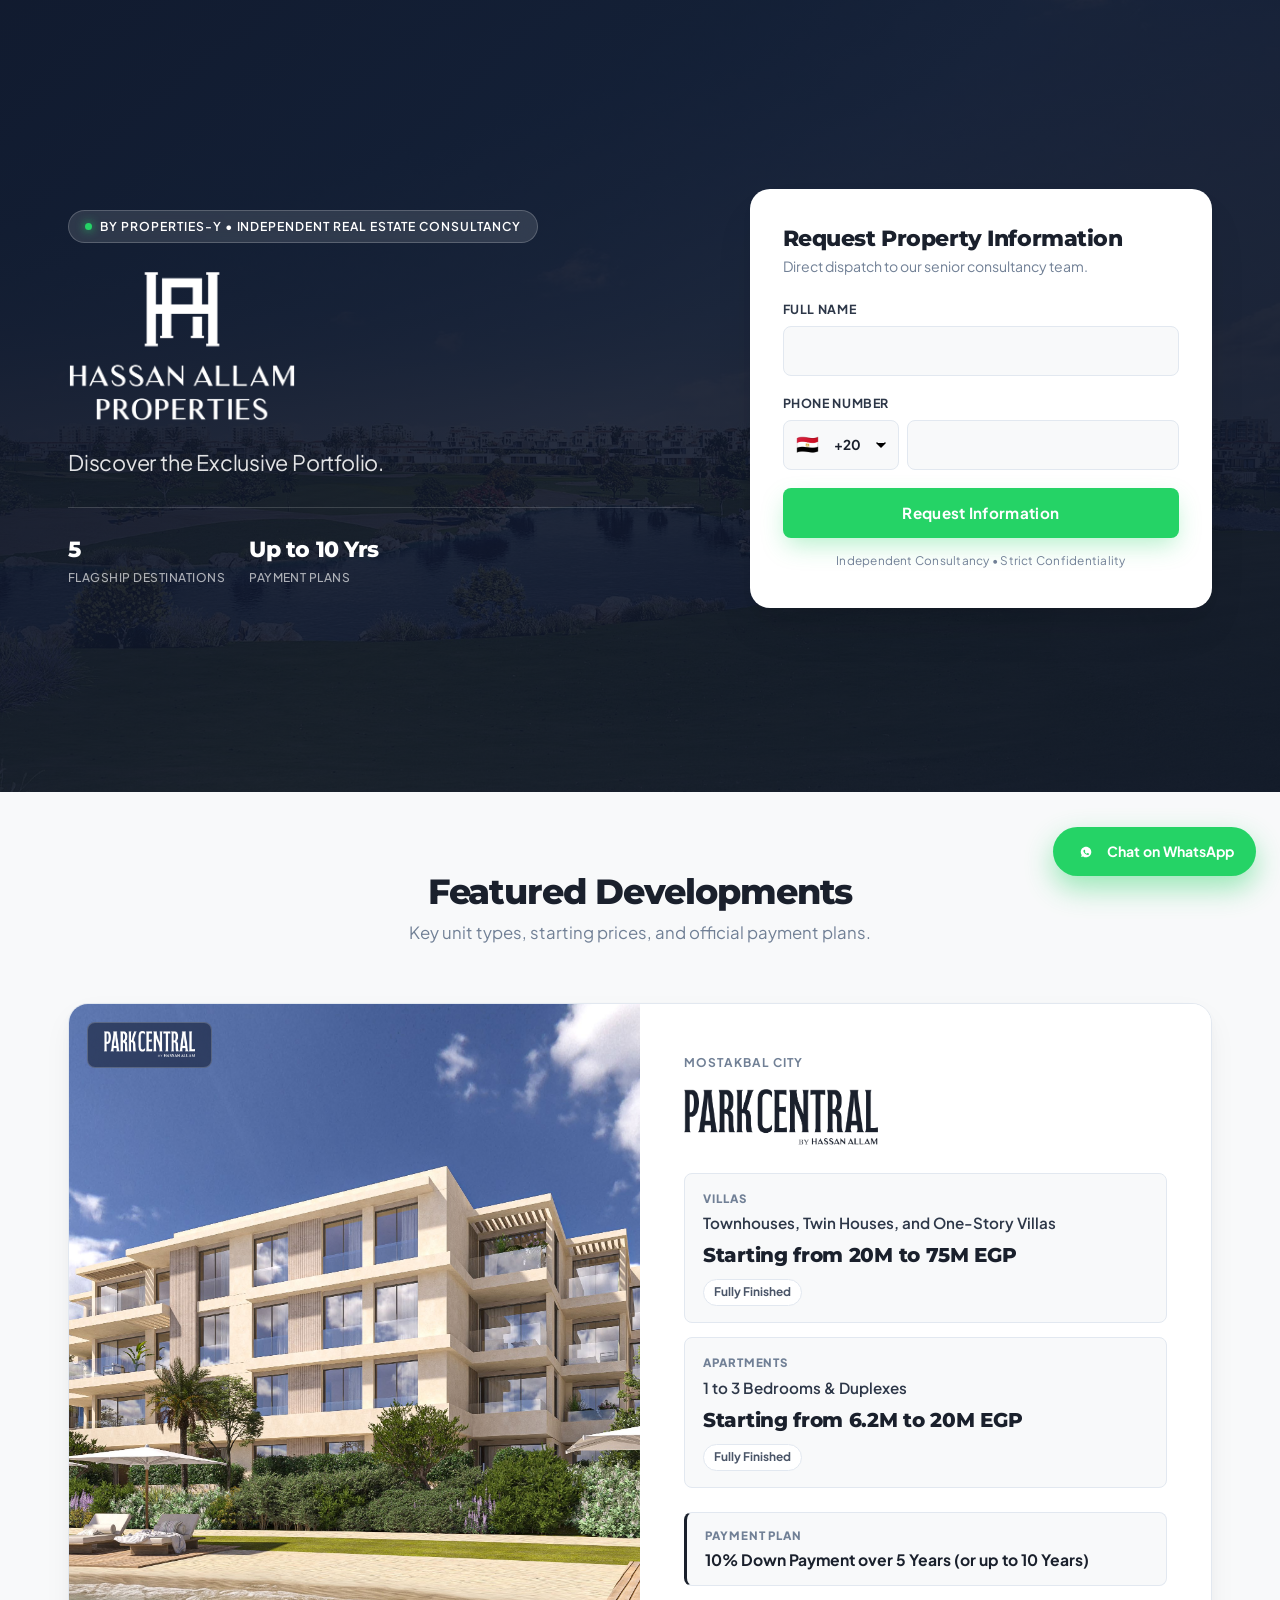
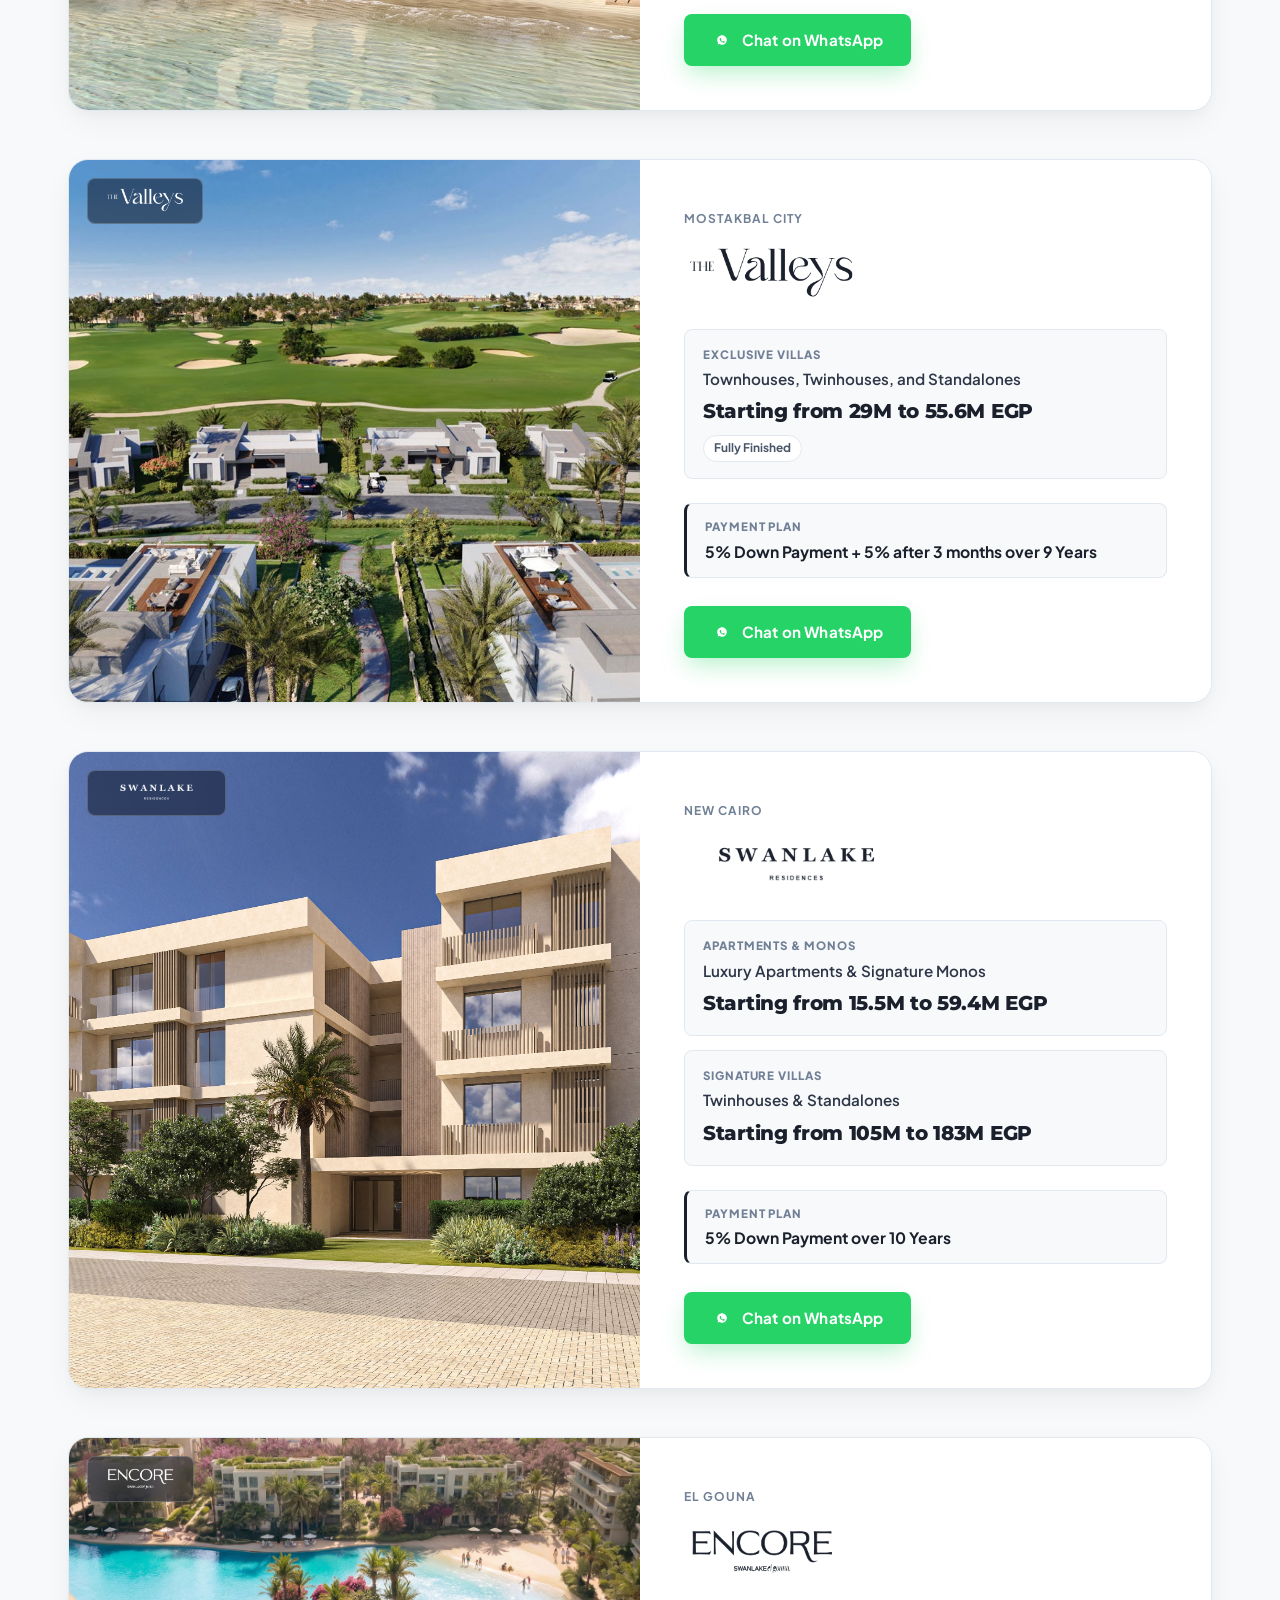
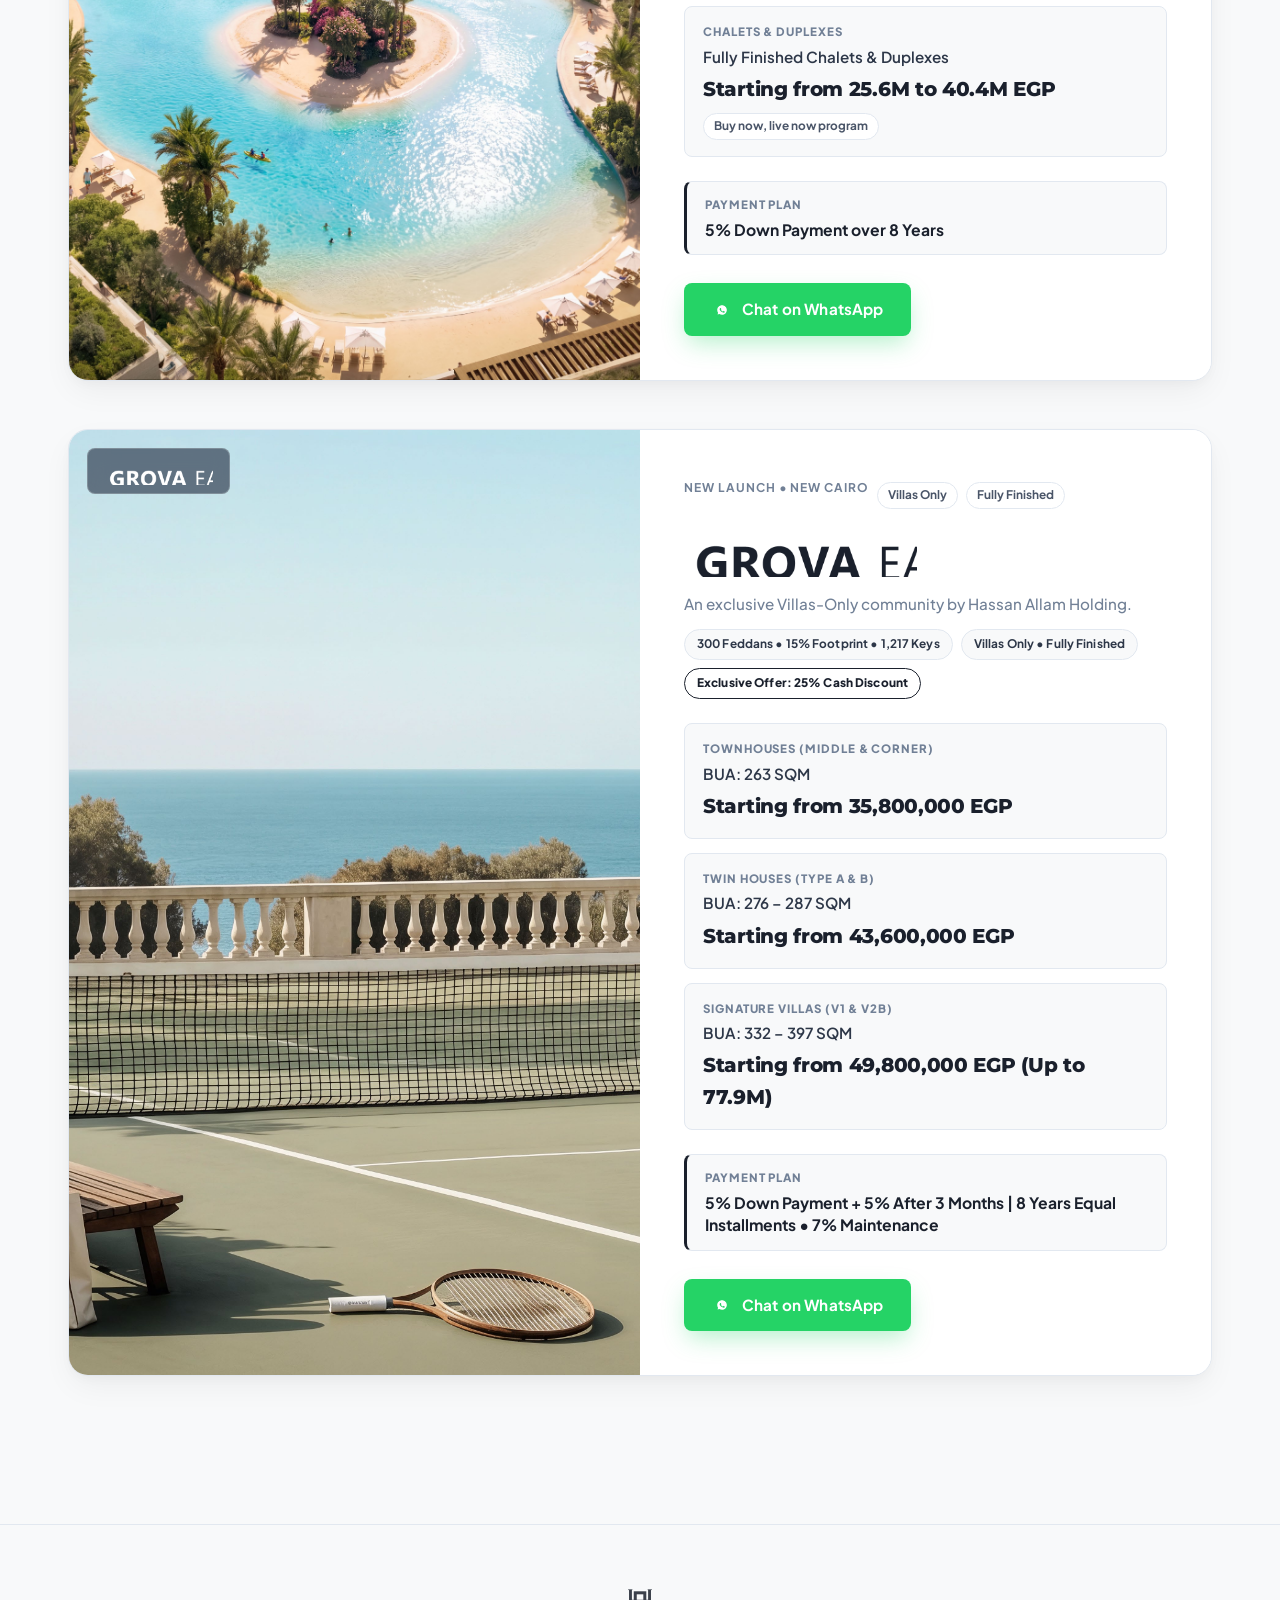
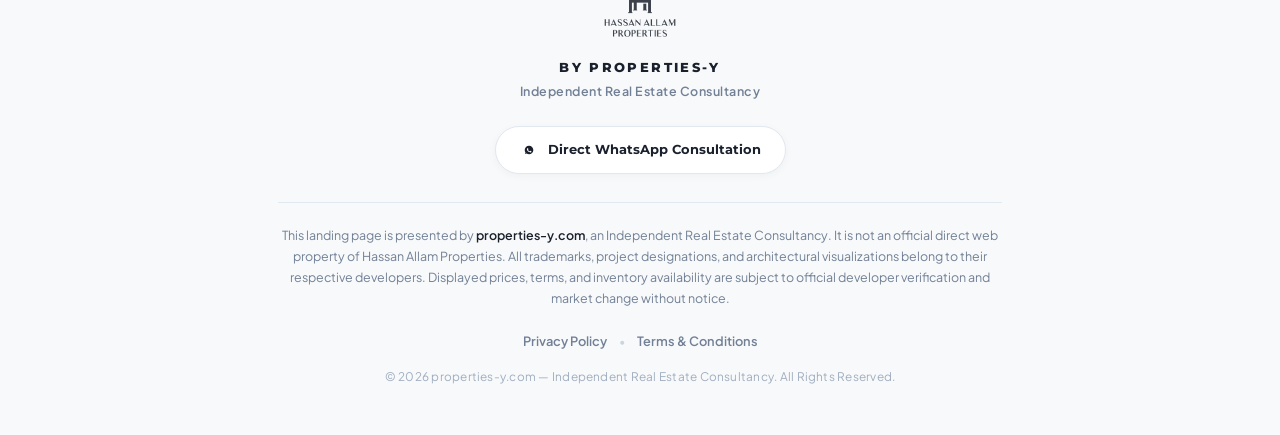
==== hassan-allam/index.html @ 87c4c739 "feat(portfolio): add Grova Easthills villas-only community section with pricing and payment plans" ====
﻿<!DOCTYPE html>
<html lang="en">
<head>
  <!-- Google Tag Manager & Google Ads Tracking -->
  <script async src="https://www.googletagmanager.com/gtm.js?id=GTM-MKL52MWH"></script>
  <script async src="https://www.googletagmanager.com/gtag/js?id=AW-18564830215"></script>
  <script async src="https://www.googletagmanager.com/gtag/js?id=AW-18125180547"></script>
  <script>
    window.dataLayer = window.dataLayer || [];
    function gtag(){dataLayer.push(arguments);}
    gtag('js', new Date());

    gtag('config', 'AW-18564830215');
    gtag('config', 'AW-18125180547');

        var _lastWaConversionTime = 0;
    function gtag_report_conversion(url) {
      var now = Date.now();
      if (now - _lastWaConversionTime < 300) {
        return true;
      }
      _lastWaConversionTime = now;

      if (typeof gtag === 'function') {
        gtag('event', 'conversion', {
          'send_to': 'AW-18125180547/AZcICJes-qQcEIOd4cJD',
          'value': 1.0,
          'currency': 'EGP'
        });
        gtag('event', 'conversion', {
          'send_to': 'AW-18125180547',
          'value': 1.0,
          'currency': 'EGP'
        });
        gtag('event', 'contact', {
          'send_to': 'AW-18125180547',
          'method': 'WhatsApp',
          'event_category': 'WhatsApp',
          'event_label': 'WhatsApp Click'
        });
        gtag('event', 'whatsapp_click', {
          'send_to': 'AW-18125180547'
        });
        gtag('event', 'conversion', {
          'send_to': 'AW-18564830215/A7t2CIvYnLYdEIeos5RF',
          'value': 1.0,
          'currency': 'EGP'
        });
      }
      return true;
    }

    var _lastFormConversionTime = 0;
    function gtag_report_form_conversion() {
      var now = Date.now();
      if (now - _lastFormConversionTime < 500) {
        return true;
      }
      _lastFormConversionTime = now;

      if (typeof gtag === 'function') {
        gtag('event', 'conversion', {
          'send_to': 'AW-18125180547/AZcICJes-qQcEIOd4cJD',
          'value': 1.0,
          'currency': 'EGP'
        });
        gtag('event', 'conversion', {
          'send_to': 'AW-18125180547',
          'value': 1.0,
          'currency': 'EGP'
        });
        gtag('event', 'generate_lead', {
          'send_to': 'AW-18125180547',
          'value': 1.0,
          'currency': 'EGP',
          'event_category': 'form',
          'event_label': 'Lead Form Submission'
        });
        gtag('event', 'lead_form_submission', {
          'send_to': 'AW-18125180547'
        });
        gtag('event', 'conversion', {
          'send_to': 'AW-18564830215/A7t2CIvYnLYdEIeos5RF',
          'value': 1.0,
          'currency': 'EGP'
        });
      }
      return true;
    }
  </script>

  <meta charset="UTF-8">
  <meta name="viewport" content="width=device-width, initial-scale=1.0, maximum-scale=5.0">
  <title>Hassan Allam Properties – Exclusive Portfolio | properties-y.com</title>
  <meta name="description" content="Discover the exclusive Hassan Allam Properties portfolio: Park Central, The Valleys, Swanlake Residence New Cairo, and Encore Swanlake El Gouna. Independent consultancy by properties-y.">
  <meta name="theme-color" content="#FFFFFF">

  <!-- Canonical & Open Graph -->
  <link rel="canonical" href="https://properties-y.com/hassan-allam/">
  <meta property="og:title" content="Hassan Allam Properties – Exclusive Portfolio | properties-y.com">
  <meta property="og:description" content="Discover the exclusive Hassan Allam Properties portfolio with flexible payment plans up to 10 years. Independent Real Estate Consultancy by properties-y.">
  <meta property="og:url" content="https://properties-y.com/hassan-allam/">
  <meta property="og:type" content="website">
  <meta property="og:image" content="/images/hassan-allam/hero-hap-cinematic.jpg">

  <link rel="icon" href="data:image/svg+xml,<svg xmlns='http://www.w3.org/2000/svg' viewBox='0 0 100 100'><text y='.9em' font-size='90' fill='%231A202C'>HAP</text></svg>">

  <!-- Google Fonts Preconnect & Premium Sans-Serif Fonts (Montserrat & Plus Jakarta Sans) -->
  <link rel="preconnect" href="https://fonts.googleapis.com">
  <link rel="preconnect" href="https://fonts.gstatic.com" crossorigin>
  <link rel="stylesheet" href="https://fonts.googleapis.com/css2?family=Montserrat:wght@400;500;600;700;800;900&family=Plus+Jakarta+Sans:wght@400;500;600;700;800&display=swap">

  <!-- Modern Ultra-Luxury Stylesheet -->
  <link rel="stylesheet" href="/hassan-allam.css?v=20261115v1">
</head>
<body>

  <div class="hap-page-wrapper">

    <!-- =========================================================================
         1. IMMERSIVE HERO SECTION WITH SLEEK FLOATING FORM CARD (STARTS DIRECTLY AT TOP: 0)
         ========================================================================= -->
    <section class="hap-hero" id="hero">
      <!-- Full-width cinematic background image -->
      <div class="hero-bg-layer">
        <img 
          src="/images/hassan-allam/hero-hap-cinematic.jpg" 
          alt="Hassan Allam Properties Ultra-Luxury Architecture"
          loading="eager"
        >
      </div>
      <div class="hero-gradient-overlay"></div>

      <div class="container hero-content-grid">
        <!-- Hero Text (Sleek, Bold, Expensive-Looking) -->
        <div class="hero-narrative">
          <div class="hero-badge-pill">
            <span class="hero-badge-dot"></span>
            <span>By properties-y &bull; Independent Real Estate Consultancy</span>
          </div>

          <div class="hero-brand-logo-wrap">
            <img 
              src="/images/hassan-allam/logo-hassan-allam.png" 
              alt="Hassan Allam Properties" 
              class="hero-brand-logo"
            >
            <h1 class="sr-only">Hassan Allam Properties</h1>
          </div>
          <p class="hero-subtitle">Discover the Exclusive Portfolio.</p>

          <div class="hero-trust-row">
            <div class="trust-item">
              <span class="trust-val">5</span>
              <span class="trust-lbl">Flagship Destinations</span>
            </div>
            <div class="trust-item">
              <span class="trust-val">Up to 10 Yrs</span>
              <span class="trust-lbl">Payment Plans</span>
            </div>
          </div>
        </div>

        <!-- Sleek Floating White Lead Capture Form Card -->
        <div class="lead-card-floating">
          <div class="card-heading">
            <h3>Request Property Information</h3>
            <p>Direct dispatch to our senior consultancy team.</p>
          </div>

          <form id="hapLeadForm">
            <!-- Full Name (Blank input, NO placeholder) -->
            <div class="field-group">
              <label for="leadFullName" class="field-label">Full Name</label>
              <input 
                type="text" 
                id="leadFullName" 
                class="field-input" 
                required 
                autocomplete="name"
              >
            </div>

            <!-- Phone Number (Split: Country code left with UTF-8 flags, blank input right) -->
            <div class="field-group">
              <label for="leadPhoneInput" class="field-label">Phone Number</label>
              <div class="phone-split-container">
                <!-- Country Trigger Button -->
                <button 
                  type="button" 
                  id="countryCodeTrigger" 
                  class="country-selector-btn" 
                  aria-expanded="false" 
                  aria-label="Select Country Code"
                >
                  <span id="triggerFlag" class="flag-icon">🇪🇬</span>
                  <span id="triggerDial" class="dial-text">+20</span>
                  <svg width="10" height="6" viewBox="0 0 10 6" fill="currentColor">
                    <path d="M1 1L5 5L9 1" stroke="currentColor" stroke-width="1.5" stroke-linecap="round" stroke-linejoin="round"/>
                  </svg>
                </button>

                <!-- Hidden Input for selected dial -->
                <input type="hidden" id="selectedDialInput" value="+20">

                <!-- Popover -->
                <div id="countryDropdownPopover" class="country-popover-panel">
                  <div class="country-filter-wrap">
                    <input 
                      type="text" 
                      id="countrySearchInput" 
                      class="country-filter-input" 
                      aria-label="Search Country"
                    >
                  </div>
                  <div id="countryOptionsContainer" class="country-items-scroll"></div>
                </div>

                <!-- Blank Phone Input (NO placeholder) -->
                <input 
                  type="tel" 
                  id="leadPhoneInput" 
                  class="field-input phone-main-input" 
                  required 
                  autocomplete="tel"
                >
              </div>
            </div>

            <!-- Solid Green Submit Button -->
            <button type="submit" id="leadSubmitBtn" class="btn-submit-action">
              <span>Request Information</span>
            </button>

            <p class="card-privacy-notice">
              Independent Consultancy • Strict Confidentiality
            </p>
          </form>
        </div>
      </div>
    </section>

    <!-- =========================================================================
         3. REFINED PROJECT DATA (ESSENTIALS ONLY — EXACTLY 4 PROJECTS)
         ========================================================================= -->
    <main class="portfolio-showcase-section">
      <div class="container">

        <div class="portfolio-header-block">
          <h2>Featured Developments</h2>
          <p>Key unit types, starting prices, and official payment plans.</p>
        </div>

        <!-- =====================================================================
             SECTION 1: PARK CENTRAL (Mostakbal City)
             ===================================================================== -->
        <article class="project-showcase-card" id="park-central">
          <div class="project-showcase-grid">
            <div class="project-visual-frame">
              <img 
                src="/images/hassan-allam/park-central-exterior.jpg" 
                alt="Park Central Mostakbal City" 
                loading="lazy"
              >
              <div class="visual-logo-watermark">
                <img src="/images/hassan-allam/logo-park-central.png" alt="Park Central">
              </div>
            </div>
            <div class="project-detail-panel">
              <div>
                <div class="panel-header">
                  <span class="location-pill">Mostakbal City</span>
                  <div class="project-logo-wrap">
                    <img 
                      src="/images/hassan-allam/logo-park-central-dark.png" 
                      alt="Park Central by Hassan Allam" 
                      class="project-heading-logo"
                    >
                    <h3 class="sr-only">Park Central</h3>
                  </div>
                </div>

                <div class="specs-overview-grid">
                  <div class="spec-tile">
                    <div class="spec-tag">Villas</div>
                    <div class="spec-inventory">Townhouses, Twin Houses, and One-Story Villas</div>
                    <div class="spec-price-range">Starting from 20M to 75M EGP</div>
                    <span class="spec-badge">Fully Finished</span>
                  </div>

                  <div class="spec-tile">
                    <div class="spec-tag">Apartments</div>
                    <div class="spec-inventory">1 to 3 Bedrooms & Duplexes</div>
                    <div class="spec-price-range">Starting from 6.2M to 20M EGP</div>
                    <span class="spec-badge">Fully Finished</span>
                  </div>
                </div>

                <div class="payment-terms-box">
                  <span class="terms-label">Payment Plan</span>
                  <div class="terms-description">10% Down Payment over 5 Years (or up to 10 Years)</div>
                </div>
              </div>

              <!-- CTA: Chat on WhatsApp (Solid Green #25D366) -->
              <a 
                href="https://wa.me/201277752731?text=Hello%20properties-y,%20I%20would%20like%20to%20inquire%20about%20Park%20Central%20Mostakbal%20City." 
                target="_blank" 
                rel="noopener noreferrer" 
                class="btn-whatsapp-chat"
               onclick="return gtag_report_conversion(this.href);">
                <svg viewBox="0 0 24 24">
                  <path d="M12.031 6.172c-3.181 0-5.767 2.586-5.768 5.766-.001 1.298.38 2.27 1.019 3.287l-.582 2.128 2.182-.573c.978.58 1.911.928 3.145.929 3.178 0 5.767-2.587 5.768-5.766.001-3.187-2.575-5.771-5.764-5.771zm3.392 8.244c-.144.405-.837.774-1.17.824-.312.045-.634.05-1.92-.472-1.488-.604-2.457-2.125-2.531-2.224-.075-.099-.607-.808-.607-1.543s.385-1.096.521-1.246c.136-.149.297-.187.396-.187.099 0 .198.001.284.006.091.004.213-.035.333.253.124.298.423 1.033.46 1.107.037.075.062.162.012.261-.049.099-.074.161-.148.248-.075.087-.157.195-.224.262-.075.074-.153.155-.066.304.087.149.387.639.83 1.034.57.508 1.05.665 1.199.739.149.075.236.062.324-.037.087-.099.373-.434.472-.583.099-.149.198-.124.334-.075.137.049.868.409 1.017.483.149.074.248.112.285.174.037.062.037.36-.107.765z"/>
                </svg>
                <span>Chat on WhatsApp</span>
              </a>
            </div>
          </div>
        </article>

        <!-- =====================================================================
             SECTION 2: THE VALLEYS (Mostakbal City)
             ===================================================================== -->
        <article class="project-showcase-card" id="the-valleys">
          <div class="project-showcase-grid">
            <div class="project-visual-frame">
              <img 
                src="/images/hassan-allam/the-valleys-villas.jpg" 
                alt="The Valleys Mostakbal City" 
                loading="lazy"
              >
              <div class="visual-logo-watermark">
                <img src="/images/hassan-allam/logo-the-valleys.png" alt="The Valleys">
              </div>
            </div>
            <div class="project-detail-panel">
              <div>
                <div class="panel-header">
                  <span class="location-pill">Mostakbal City</span>
                  <div class="project-logo-wrap">
                    <img 
                      src="/images/hassan-allam/logo-the-valleys-dark.png" 
                      alt="The Valleys" 
                      class="project-heading-logo"
                    >
                    <h3 class="sr-only">The Valleys</h3>
                  </div>
                </div>

                <div class="specs-overview-grid">
                  <div class="spec-tile">
                    <div class="spec-tag">Exclusive Villas</div>
                    <div class="spec-inventory">Townhouses, Twinhouses, and Standalones</div>
                    <div class="spec-price-range">Starting from 29M to 55.6M EGP</div>
                    <span class="spec-badge">Fully Finished</span>
                  </div>
                </div>

                <div class="payment-terms-box">
                  <span class="terms-label">Payment Plan</span>
                  <div class="terms-description">5% Down Payment + 5% after 3 months over 9 Years</div>
                </div>
              </div>

              <!-- CTA: Chat on WhatsApp (Solid Green #25D366) -->
              <a 
                href="https://wa.me/201277752731?text=Hello%20properties-y,%20I%20would%20like%20to%20inquire%20about%20The%20Valleys%20Mostakbal%20City." 
                target="_blank" 
                rel="noopener noreferrer" 
                class="btn-whatsapp-chat"
               onclick="return gtag_report_conversion(this.href);">
                <svg viewBox="0 0 24 24">
                  <path d="M12.031 6.172c-3.181 0-5.767 2.586-5.768 5.766-.001 1.298.38 2.27 1.019 3.287l-.582 2.128 2.182-.573c.978.58 1.911.928 3.145.929 3.178 0 5.767-2.587 5.768-5.766.001-3.187-2.575-5.771-5.764-5.771zm3.392 8.244c-.144.405-.837.774-1.17.824-.312.045-.634.05-1.92-.472-1.488-.604-2.457-2.125-2.531-2.224-.075-.099-.607-.808-.607-1.543s.385-1.096.521-1.246c.136-.149.297-.187.396-.187.099 0 .198.001.284.006.091.004.213-.035.333.253.124.298.423 1.033.46 1.107.037.075.062.162.012.261-.049.099-.074.161-.148.248-.075.087-.157.195-.224.262-.075.074-.153.155-.066.304.087.149.387.639.83 1.034.57.508 1.05.665 1.199.739.149.075.236.062.324-.037.087-.099.373-.434.472-.583.099-.149.198-.124.334-.075.137.049.868.409 1.017.483.149.074.248.112.285.174.037.062.037.36-.107.765z"/>
                </svg>
                <span>Chat on WhatsApp</span>
              </a>
            </div>
          </div>
        </article>

        <!-- =====================================================================
             SECTION 3: SWANLAKE RESIDENCE (New Cairo)
             ===================================================================== -->
        <article class="project-showcase-card" id="swanlake-residence">
          <div class="project-showcase-grid">
            <div class="project-visual-frame">
              <img 
                src="/images/hassan-allam/swanlake-residence-apartments.jpg" 
                alt="Swanlake Residence New Cairo" 
                loading="lazy"
              >
              <div class="visual-logo-watermark">
                <img src="/images/hassan-allam/logo-swanlake-residence.png" alt="Swanlake Residence">
              </div>
            </div>
            <div class="project-detail-panel">
              <div>
                <div class="panel-header">
                  <span class="location-pill">New Cairo</span>
                  <div class="project-logo-wrap">
                    <img 
                      src="/images/hassan-allam/logo-swanlake-residence-dark.png" 
                      alt="Swanlake Residence" 
                      class="project-heading-logo"
                    >
                    <h3 class="sr-only">Swanlake Residence</h3>
                  </div>
                </div>

                <div class="specs-overview-grid">
                  <div class="spec-tile">
                    <div class="spec-tag">Apartments & Monos</div>
                    <div class="spec-inventory">Luxury Apartments & Signature Monos</div>
                    <div class="spec-price-range">Starting from 15.5M to 59.4M EGP</div>
                  </div>

                  <div class="spec-tile">
                    <div class="spec-tag">Signature Villas</div>
                    <div class="spec-inventory">Twinhouses & Standalones</div>
                    <div class="spec-price-range">Starting from 105M to 183M EGP</div>
                  </div>
                </div>

                <div class="payment-terms-box">
                  <span class="terms-label">Payment Plan</span>
                  <div class="terms-description">5% Down Payment over 10 Years</div>
                </div>
              </div>

              <!-- CTA: Chat on WhatsApp (Solid Green #25D366) -->
              <a 
                href="https://wa.me/201277752731?text=Hello%20properties-y,%20I%20would%20like%20to%20inquire%20about%20Swanlake%20Residence%20New%20Cairo." 
                target="_blank" 
                rel="noopener noreferrer" 
                class="btn-whatsapp-chat"
               onclick="return gtag_report_conversion(this.href);">
                <svg viewBox="0 0 24 24">
                  <path d="M12.031 6.172c-3.181 0-5.767 2.586-5.768 5.766-.001 1.298.38 2.27 1.019 3.287l-.582 2.128 2.182-.573c.978.58 1.911.928 3.145.929 3.178 0 5.767-2.587 5.768-5.766.001-3.187-2.575-5.771-5.764-5.771zm3.392 8.244c-.144.405-.837.774-1.17.824-.312.045-.634.05-1.92-.472-1.488-.604-2.457-2.125-2.531-2.224-.075-.099-.607-.808-.607-1.543s.385-1.096.521-1.246c.136-.149.297-.187.396-.187.099 0 .198.001.284.006.091.004.213-.035.333.253.124.298.423 1.033.46 1.107.037.075.062.162.012.261-.049.099-.074.161-.148.248-.075.087-.157.195-.224.262-.075.074-.153.155-.066.304.087.149.387.639.83 1.034.57.508 1.05.665 1.199.739.149.075.236.062.324-.037.087-.099.373-.434.472-.583.099-.149.198-.124.334-.075.137.049.868.409 1.017.483.149.074.248.112.285.174.037.062.037.36-.107.765z"/>
                </svg>
                <span>Chat on WhatsApp</span>
              </a>
            </div>
          </div>
        </article>

        <!-- =====================================================================
             SECTION 4: ENCORE SWANLAKE (El Gouna)
             ===================================================================== -->
        <article class="project-showcase-card" id="encore-elgouna">
          <div class="project-showcase-grid">
            <div class="project-visual-frame">
              <img 
                src="/images/hassan-allam/encore-elgouna-lagoon.jpg" 
                alt="Encore Swanlake El Gouna" 
                loading="lazy"
              >
              <div class="visual-logo-watermark">
                <img src="/images/hassan-allam/logo-encore-swanlake.png" alt="Encore Swanlake">
              </div>
            </div>
            <div class="project-detail-panel">
              <div>
                <div class="panel-header">
                  <span class="location-pill">El Gouna</span>
                  <div class="project-logo-wrap">
                    <img 
                      src="/images/hassan-allam/logo-encore-swanlake-dark.png" 
                      alt="Encore Swanlake El Gouna" 
                      class="project-heading-logo"
                    >
                    <h3 class="sr-only">Encore Swanlake</h3>
                  </div>
                </div>

                <div class="specs-overview-grid">
                  <div class="spec-tile">
                    <div class="spec-tag">Chalets & Duplexes</div>
                    <div class="spec-inventory">Fully Finished Chalets & Duplexes</div>
                    <div class="spec-price-range">Starting from 25.6M to 40.4M EGP</div>
                    <span class="spec-badge">Buy now, live now program</span>
                  </div>
                </div>

                <div class="payment-terms-box">
                  <span class="terms-label">Payment Plan</span>
                  <div class="terms-description">5% Down Payment over 8 Years</div>
                </div>
              </div>

              <!-- CTA: Chat on WhatsApp (Solid Green #25D366) -->
              <a 
                href="https://wa.me/201277752731?text=Hello%20properties-y,%20I%20would%20like%20to%20inquire%20about%20Encore%20Swanlake%20El%20Gouna." 
                target="_blank" 
                rel="noopener noreferrer" 
                class="btn-whatsapp-chat"
               onclick="return gtag_report_conversion(this.href);">
                <svg viewBox="0 0 24 24">
                  <path d="M12.031 6.172c-3.181 0-5.767 2.586-5.768 5.766-.001 1.298.38 2.27 1.019 3.287l-.582 2.128 2.182-.573c.978.58 1.911.928 3.145.929 3.178 0 5.767-2.587 5.768-5.766.001-3.187-2.575-5.771-5.764-5.771zm3.392 8.244c-.144.405-.837.774-1.17.824-.312.045-.634.05-1.92-.472-1.488-.604-2.457-2.125-2.531-2.224-.075-.099-.607-.808-.607-1.543s.385-1.096.521-1.246c.136-.149.297-.187.396-.187.099 0 .198.001.284.006.091.004.213-.035.333.253.124.298.423 1.033.46 1.107.037.075.062.162.012.261-.049.099-.074.161-.148.248-.075.087-.157.195-.224.262-.075.074-.153.155-.066.304.087.149.387.639.83 1.034.57.508 1.05.665 1.199.739.149.075.236.062.324-.037.087-.099.373-.434.472-.583.099-.149.198-.124.334-.075.137.049.868.409 1.017.483.149.074.248.112.285.174.037.062.037.36-.107.765z"/>
                </svg>
                <span>Chat on WhatsApp</span>
              </a>
            </div>
          </div>
        </article>


        <!-- =====================================================================
             SECTION 5: GROVA EASTHILLS (VILLAS ONLY COMMUNITY)
             ===================================================================== -->
        <article class="project-showcase-card" id="grova-easthills">
          <div class="project-showcase-grid">
            <div class="project-visual-frame">
              <img 
                src="/images/hassan-allam/grova-easthills-villas.jpg" 
                alt="Grova Easthills by Hassan Allam" 
                loading="lazy"
              >
              <div class="visual-logo-watermark">
                <img src="/images/hassan-allam/logo-grova-easthills.png" alt="Grova Easthills">
              </div>
            </div>
            <div class="project-detail-panel">
              <div>
                <div class="panel-header">
                  <div class="panel-header-badges">
                    <span class="location-pill">New Launch &bull; New Cairo</span>
                    <span class="spec-badge">Villas Only</span>
                    <span class="spec-badge">Fully Finished</span>
                  </div>

                  <div class="project-logo-wrap">
                    <img 
                      src="/images/hassan-allam/logo-grova-easthills-dark.png" 
                      alt="Grova Easthills by Hassan Allam" 
                      class="project-heading-logo"
                    >
                    <h3 class="sr-only">Grova Easthills</h3>
                  </div>

                  <p class="project-subtitle-lead">An exclusive Villas-Only community by Hassan Allam Holding.</p>

                  <div class="project-highlights-grid">
                    <span class="highlight-pill">300 Feddans &bull; 15% Footprint &bull; 1,217 Keys</span>
                    <span class="highlight-pill">Villas Only &bull; Fully Finished</span>
                    <span class="highlight-pill highlight-pill-discount">Exclusive Offer: 25% Cash Discount</span>
                  </div>
                </div>

                <div class="specs-overview-grid">
                  <div class="spec-tile">
                    <div class="spec-tag">Townhouses (Middle &amp; Corner)</div>
                    <div class="spec-inventory">BUA: 263 SQM</div>
                    <div class="spec-price-range">Starting from 35,800,000 EGP</div>
                  </div>

                  <div class="spec-tile">
                    <div class="spec-tag">Twin Houses (Type A &amp; B)</div>
                    <div class="spec-inventory">BUA: 276 &ndash; 287 SQM</div>
                    <div class="spec-price-range">Starting from 43,600,000 EGP</div>
                  </div>

                  <div class="spec-tile">
                    <div class="spec-tag">Signature Villas (V1 &amp; V2B)</div>
                    <div class="spec-inventory">BUA: 332 &ndash; 397 SQM</div>
                    <div class="spec-price-range">Starting from 49,800,000 EGP (Up to 77.9M)</div>
                  </div>
                </div>

                <div class="payment-terms-box">
                  <span class="terms-label">Payment Plan</span>
                  <div class="terms-description">5% Down Payment + 5% After 3 Months | 8 Years Equal Installments &bull; 7% Maintenance</div>
                </div>
              </div>

              <!-- CTA: Chat on WhatsApp (Solid Green #25D366) -->
              <a 
                href="https://wa.me/201277752731?text=Hello%2C%20I%20am%20inquiring%20about%20Grova%20Easthills%20by%20Hassan%20Allam" 
                target="_blank" 
                rel="noopener noreferrer" 
                class="btn-whatsapp-chat"
                onclick="return gtag_report_conversion(this.href);">
                <svg viewBox="0 0 24 24">
                  <path d="M12.031 6.172c-3.181 0-5.767 2.586-5.768 5.766-.001 1.298.38 2.27 1.019 3.287l-.582 2.128 2.182-.573c.978.58 1.911.928 3.145.929 3.178 0 5.767-2.587 5.768-5.766.001-3.187-2.575-5.771-5.764-5.771zm3.392 8.244c-.144.405-.837.774-1.17.824-.312.045-.634.05-1.92-.472-1.488-.604-2.457-2.125-2.531-2.224-.075-.099-.607-.808-.607-1.543s.385-1.096.521-1.246c.136-.149.297-.187.396-.187.099 0 .198.001.284.006.091.004.213-.035.333.253.124.298.423 1.033.46 1.107.037.075.062.162.012.261-.049.099-.074.161-.148.248-.075.087-.157.195-.224.262-.075.074-.153.155-.066.304.087.149.387.639.83 1.034.57.508 1.05.665 1.199.739.149.075.236.062.324-.037.087-.099.373-.434.472-.583.099-.149.198-.124.334-.075.137.049.868.409 1.017.483.149.074.248.112.285.174.037.062.037.36-.107.765z"/>
                </svg>
                <span>Chat on WhatsApp</span>
              </a>
            </div>
          </div>
        </article>
      </div>
    </main>

    <!-- =========================================================================
         4. ULTRA-LUXURY EDITORIAL FOOTER & COMPLIANCE
         ========================================================================= -->
    <footer class="hap-footer">
      <div class="container footer-inner-container">
        <!-- Master Brand Mark -->
        <img 
          src="/images/hassan-allam/logo-hassan-allam-dark.png" 
          alt="Hassan Allam Properties Official Logo" 
          class="footer-brand-logo"
          loading="lazy"
        >

        <!-- Signature & Positioning Bar -->
        <div class="footer-signature-bar">
          By properties-y
        </div>
        <div class="footer-consultancy-badge">
          Independent Real Estate Consultancy
        </div>

        <!-- Elegant WhatsApp Advisory Action (No raw phone number text) -->
        <a 
          href="https://wa.me/201277752731?text=Hello%20properties-y,%20I%20would%20like%20to%20inquire%20about%20the%20Hassan%20Allam%20Properties%20portfolio." 
          target="_blank" 
          rel="noopener noreferrer" 
          class="footer-consultation-btn"
         onclick="return gtag_report_conversion(this.href);">
          <svg viewBox="0 0 24 24" class="footer-btn-wa-icon" aria-hidden="true">
            <path d="M12.031 6.172c-3.181 0-5.767 2.586-5.768 5.766-.001 1.298.38 2.27 1.019 3.287l-.582 2.128 2.182-.573c.978.58 1.911.928 3.145.929 3.178 0 5.767-2.587 5.768-5.766.001-3.187-2.575-5.771-5.764-5.771zm3.392 8.244c-.144.405-.837.774-1.17.824-.312.045-.634.05-1.92-.472-1.488-.604-2.457-2.125-2.531-2.224-.075-.099-.607-.808-.607-1.543s.385-1.096.521-1.246c.136-.149.297-.187.396-.187.099 0 .198.001.284.006.091.004.213-.035.333.253.124.298.423 1.033.46 1.107.037.075.062.162.012.261-.049.099-.074.161-.148.248-.075.087-.157.195-.224.262-.075.074-.153.155-.066.304.087.149.387.639.83 1.034.57.508 1.05.665 1.199.739.149.075.236.062.324-.037.087-.099.373-.434.472-.583.099-.149.198-.124.334-.075.137.049.868.409 1.017.483.149.074.248.112.285.174.037.062.037.36-.107.765z"/>
          </svg>
          <span>Direct WhatsApp Consultation</span>
        </a>

        <!-- Compliance & Transparency Text -->
        <p class="footer-compliance-text">
          This landing page is presented by <strong>properties-y.com</strong>, an Independent Real Estate Consultancy. It is not an official direct web property of Hassan Allam Properties. All trademarks, project designations, and architectural visualizations belong to their respective developers. Displayed prices, terms, and inventory availability are subject to official developer verification and market change without notice.
        </p>

        <!-- Legal Links -->
        <div class="footer-legal-links">
          <a href="/privacy-policy">Privacy Policy</a>
          <span class="footer-legal-sep">&bull;</span>
          <a href="/terms-conditions">Terms &amp; Conditions</a>
        </div>

        <!-- Copyright -->
        <div class="footer-copyright-line">
          &copy; 2026 properties-y.com &mdash; Independent Real Estate Consultancy. All Rights Reserved.
        </div>
      </div>
    </footer>

    <!-- =========================================================================
         5. FLOATING WHATSAPP BUTTON (+201277752731)
         ========================================================================= -->
    <a 
      href="https://wa.me/201277752731?text=Hello%20properties-y,%20I%20would%20like%20to%20inquire%20about%20the%20Hassan%20Allam%20portfolio." 
      target="_blank" 
      rel="noopener noreferrer" 
      class="floating-whatsapp-widget" 
      aria-label="Direct WhatsApp Consultation"
     onclick="return gtag_report_conversion(this.href);">
      <svg viewBox="0 0 24 24">
        <path d="M12.031 6.172c-3.181 0-5.767 2.586-5.768 5.766-.001 1.298.38 2.27 1.019 3.287l-.582 2.128 2.182-.573c.978.58 1.911.928 3.145.929 3.178 0 5.767-2.587 5.768-5.766.001-3.187-2.575-5.771-5.764-5.771zm3.392 8.244c-.144.405-.837.774-1.17.824-.312.045-.634.05-1.92-.472-1.488-.604-2.457-2.125-2.531-2.224-.075-.099-.607-.808-.607-1.543s.385-1.096.521-1.246c.136-.149.297-.187.396-.187.099 0 .198.001.284.006.091.004.213-.035.333.253.124.298.423 1.033.46 1.107.037.075.062.162.012.261-.049.099-.074.161-.148.248-.075.087-.157.195-.224.262-.075.074-.153.155-.066.304.087.149.387.639.83 1.034.57.508 1.05.665 1.199.739.149.075.236.062.324-.037.087-.099.373-.434.472-.583.099-.149.198-.124.334-.075.137.049.868.409 1.017.483.149.074.248.112.285.174.037.062.037.36-.107.765z"/>
      </svg>
      <span class="widget-label">Chat on WhatsApp</span>
    </a>

    <!-- =========================================================================
         6. SUCCESS MODAL OVERLAY (EXACT REQUIRED TEXT)
         ========================================================================= -->
    <div id="successModalOverlay" class="modal-overlay success-modal-overlay" role="dialog" aria-modal="true" aria-labelledby="modalClientTitle">
      <div class="modal-dialog-card success-modal-card">
        <div class="modal-success-icon modal-icon">
          <svg viewBox="0 0 24 24" fill="none" stroke="currentColor" stroke-width="2.5" stroke-linecap="round" stroke-linejoin="round">
            <path d="M22 11.08V12a10 10 0 1 1-5.93-9.14"></path>
            <polyline points="22 4 12 14.01 9 11.01"></polyline>
          </svg>
        </div>

        <h3 id="modalClientTitle" class="modal-header-title modal-title">Registration Received</h3>

        <!-- VERBATIM REQUIRED TEXT:
             "Thank you {name}! Your registration has been securely dispatched to our senior consultancy team. A dedicated property advisor will contact you shortly with full brochures, master plans, and unit availability." -->
        <p class="modal-body-text modal-message">
          Thank you <strong id="modalClientName">there</strong>! Your registration has been securely dispatched to our senior consultancy team. A dedicated property advisor will contact you shortly with full brochures, master plans, and unit availability.
        </p>

        <!-- SOLID GREEN "CHAT ON WHATSAPP" BUTTON -->
        <a 
          href="https://wa.me/201277752731" 
          id="modalWhatsappAction" 
          target="_blank" 
          rel="noopener noreferrer" 
          class="btn-modal-whatsapp btn-modal-wa"
         onclick="return gtag_report_conversion(this.href);">
          <svg viewBox="0 0 24 24">
            <path d="M12.031 6.172c-3.181 0-5.767 2.586-5.768 5.766-.001 1.298.38 2.27 1.019 3.287l-.582 2.128 2.182-.573c.978.58 1.911.928 3.145.929 3.178 0 5.767-2.587 5.768-5.766.001-3.187-2.575-5.771-5.764-5.771zm3.392 8.244c-.144.405-.837.774-1.17.824-.312.045-.634.05-1.92-.472-1.488-.604-2.457-2.125-2.531-2.224-.075-.099-.607-.808-.607-1.543s.385-1.096.521-1.246c.136-.149.297-.187.396-.187.099 0 .198.001.284.006.091.004.213-.035.333.253.124.298.423 1.033.46 1.107.037.075.062.162.012.261-.049.099-.074.161-.148.248-.075.087-.157.195-.224.262-.075.074-.153.155-.066.304.087.149.387.639.83 1.034.57.508 1.05.665 1.199.739.149.075.236.062.324-.037.087-.099.373-.434.472-.583.099-.149.198-.124.334-.075.137.049.868.409 1.017.483.149.074.248.112.285.174.037.062.037.36-.107.765z"/>
          </svg>
          <span>CHAT ON WHATSAPP</span>
        </a>

        <!-- CLOSE WINDOW LINK -->
        <button type="button" id="modalCloseButton" class="btn-modal-dismiss modal-close-link">
          Close Window
        </button>
      </div>
    </div>

  </div>

  <!-- Interactive Logic -->
  <script src="/hassan-allam.js"></script>
</body>
</html>
---- hassan-allam.css ----
/* ==========================================================================
   HASSAN ALLAM PROPERTIES PORTFOLIO — MODERN ULTRA-LUXURY DESIGN
   By properties-y.com | Independent Real Estate Consultancy
   Route: /hassan-allam/ strictly under properties-y.com
   Final Live URL: https://properties-y.com/hassan-allam/

   AESTHETIC SPECIFICATION:
   - Modern Ultra-Luxury (Apple sleekness / Aman Resorts aesthetic)
   - Typography: Premium Geometric & Modern Sans-Serif (Montserrat & Plus Jakarta Sans)
   - Layout: Immersive, clean, structured, edge-to-edge imagery with sleek white floating cards.
     Generous breathing room. Absolutely NO messy overlapping elements.
   - Zero Gold Policy: Crisp pure whites (#FFFFFF), stone greys (#F8F9FA), deep charcoal (#1A202C).
     NO gold, bronze, or yellow anywhere.
   - Mobile: 100% thumb-friendly single column, 48px+ green WhatsApp CTAs.
   ========================================================================== */

@import url('https://fonts.googleapis.com/css2?family=Montserrat:wght@400;500;600;700;800;900&family=Plus+Jakarta+Sans:wght@400;500;600;700;800&display=swap');

:root {
  /* Ultra-Luxury Monochromatic Palette (Strictly ZERO Gold or Yellow) */
  --bg-white: #FFFFFF;
  --bg-stone: #F8F9FA;
  --bg-subtle: #F1F5F9;
  --bg-card: #FFFFFF;

  /* Typography Colors */
  --text-dark: #1A202C;
  --text-charcoal: #2D3748;
  --text-slate: #4A5568;
  --text-muted: #718096;
  --text-light: #94A3B8;

  /* Architectural Borders */
  --border-subtle: #E2E8F0;
  --border-mid: #CBD5E1;
  --border-dark: #1A202C;

  /* Solid Vibrant Green WhatsApp */
  --whatsapp-green: #25D366;
  --whatsapp-hover: #20BD5A;
  --whatsapp-shadow: 0 10px 24px -4px rgba(37, 211, 102, 0.35);

  /* Modern Ultra-Luxury Shadows */
  --shadow-sm: 0 2px 8px rgba(0, 0, 0, 0.04);
  --shadow-card: 0 12px 32px -4px rgba(0, 0, 0, 0.06), 0 4px 12px -2px rgba(0, 0, 0, 0.03);
  --shadow-floating: 0 24px 48px -12px rgba(0, 0, 0, 0.12), 0 8px 16px -4px rgba(0, 0, 0, 0.04);
  --shadow-modal: 0 32px 64px -16px rgba(0, 0, 0, 0.25);

  /* Premium Sans-Serif Font Stacks */
  --font-brand: 'Montserrat', -apple-system, BlinkMacSystemFont, 'SF Pro Display', 'Segoe UI', Roboto, sans-serif;
  --font-body: 'Plus Jakarta Sans', -apple-system, BlinkMacSystemFont, 'SF Pro Text', 'Segoe UI', Roboto, sans-serif;

  /* Layout Constants */
  --container-width: 1200px;
  --radius-sm: 8px;
  --radius-md: 14px;
  --radius-lg: 20px;
  --radius-pill: 9999px;
  --transition: all 0.28s cubic-bezier(0.16, 1, 0.3, 1);
}

/* Reset & Base */
*, *::before, *::after {
  box-sizing: border-box;
  margin: 0;
  padding: 0;
}

html {
  scroll-behavior: smooth;
  -webkit-font-smoothing: antialiased;
  -moz-osx-font-smoothing: grayscale;
  background-color: var(--bg-white);
  color: var(--text-dark);
  font-family: var(--font-body);
  overflow-x: hidden !important;
  width: 100%;
}

body {
  width: 100%;
  max-width: 100%;
  min-height: 100vh;
  background-color: var(--bg-white);
  color: var(--text-dark);
  font-family: var(--font-body);
  overflow-x: hidden !important;
  line-height: 1.6;
}

.hap-page-wrapper {
  width: 100%;
  overflow-x: hidden !important;
  position: relative;
  background-color: var(--bg-white);
}

.container {
  width: 100%;
  max-width: var(--container-width);
  margin: 0 auto;
  padding: 0 28px;
}

/* Screen Reader Only Utility for Semantic SEO */
.sr-only {
  position: absolute;
  width: 1px;
  height: 1px;
  padding: 0;
  margin: -1px;
  overflow: hidden;
  clip: rect(0, 0, 0, 0);
  white-space: nowrap;
  border-width: 0;
}

/* Headings: Sleek Geometric Modern Sans */
h1, h2, h3, h4, h5, h6 {
  font-family: var(--font-brand);
  color: var(--text-dark);
  font-weight: 700;
  letter-spacing: -0.025em;
  line-height: 1.15;
}

/* Hero Brand Logo (Replaces Hero Title) */
.hero-brand-logo-wrap {
  margin: 12px 0 10px;
}

.hero-brand-logo {
  max-width: clamp(260px, 36vw, 380px);
  width: 100%;
  height: auto;
  max-height: 150px;
  object-fit: contain;
  object-position: left center;
  display: block;
}

/* Project Heading Logo (Replaces Project Titles) */
.project-logo-wrap {
  margin: 8px 0 16px;
  min-height: 52px;
  display: flex;
  align-items: center;
}

.project-heading-logo {
  max-width: 280px;
  width: auto;
  max-height: 60px;
  height: auto;
  object-fit: contain;
  object-position: left center;
  display: block;
}

/* Visual Image Frame Watermark Overlay */
.visual-logo-watermark {
  position: absolute;
  top: 18px;
  left: 18px;
  z-index: 3;
  background: rgba(15, 23, 42, 0.55);
  backdrop-filter: blur(10px);
  -webkit-backdrop-filter: blur(10px);
  padding: 8px 16px;
  border-radius: var(--radius-sm);
  border: 1px solid rgba(255, 255, 255, 0.2);
  display: flex;
  align-items: center;
  pointer-events: none;
}

.visual-logo-watermark img {
  max-height: 28px;
  max-width: 140px;
  width: auto;
  height: auto;
  object-fit: contain;
  display: block;
}

/* ==========================================================================
   1. SLEEK BRAND BAR / NAVIGATION (DEPRECATED & REMOVED: HERO AT TOP: 0)
   ========================================================================== */
.hap-navbar {
  display: none !important;
}

/* ==========================================================================
   2. IMMERSIVE HERO SECTION WITH SLEEK FLOATING FORM CARD (STARTS DIRECTLY AT TOP: 0)
   ========================================================================== */
.hap-hero {
  position: relative;
  min-height: 88vh;
  display: flex;
  align-items: center;
  background: #0F172A;
  overflow: hidden;
  padding: 100px 0 95px;
}

/* Stunning Full-Width Background Image Layer */
.hero-bg-layer {
  position: absolute;
  top: 0;
  left: 0;
  right: 0;
  bottom: 0;
  z-index: 1;
}

.hero-bg-layer img {
  width: 100%;
  height: 100%;
  object-fit: cover;
  object-position: center;
  opacity: 0.45;
  transform: scale(1.02);
  transition: transform 10s ease;
}

.hero-gradient-overlay {
  position: absolute;
  top: 0;
  left: 0;
  right: 0;
  bottom: 0;
  background: linear-gradient(
    135deg,
    rgba(15, 23, 42, 0.92) 0%,
    rgba(15, 23, 42, 0.78) 50%,
    rgba(15, 23, 42, 0.88) 100%
  );
  z-index: 2;
}

.hero-content-grid {
  position: relative;
  z-index: 5;
  display: grid;
  grid-template-columns: 1.15fr 0.85fr;
  gap: 56px;
  align-items: center;
}

/* Left Hero Typography */
.hero-narrative {
  display: flex;
  flex-direction: column;
  gap: 16px;
}

.hero-badge-pill {
  font-family: var(--font-body);
  display: inline-flex;
  align-items: center;
  gap: 8px;
  align-self: flex-start;
  background: rgba(255, 255, 255, 0.12);
  backdrop-filter: blur(10px);
  -webkit-backdrop-filter: blur(10px);
  border: 1px solid rgba(255, 255, 255, 0.2);
  color: #FFFFFF;
  font-size: 0.76rem;
  font-weight: 600;
  letter-spacing: 0.08em;
  text-transform: uppercase;
  padding: 6px 16px;
  border-radius: var(--radius-pill);
}

.hero-badge-dot {
  width: 7px;
  height: 7px;
  border-radius: 50%;
  background-color: var(--whatsapp-green);
  box-shadow: 0 0 10px var(--whatsapp-green);
}

/* Hero Title: Sleek, Bold, Expensive-Looking */
.hero-title {
  font-family: var(--font-brand);
  font-size: clamp(2.6rem, 5vw, 4.2rem);
  font-weight: 800;
  color: #FFFFFF;
  letter-spacing: -0.035em;
  line-height: 1.08;
}

/* Hero Subtitle */
.hero-subtitle {
  font-family: var(--font-body);
  font-size: 1.35rem;
  font-weight: 400;
  color: rgba(255, 255, 255, 0.88);
  line-height: 1.45;
  letter-spacing: -0.01em;
}

.hero-trust-row {
  display: flex;
  gap: 24px;
  margin-top: 12px;
  padding-top: 24px;
  border-top: 1px solid rgba(255, 255, 255, 0.16);
}

.trust-item {
  display: flex;
  flex-direction: column;
}

.trust-val {
  font-family: var(--font-brand);
  font-size: 1.35rem;
  font-weight: 800;
  color: #FFFFFF;
  letter-spacing: -0.02em;
}

.trust-lbl {
  font-family: var(--font-body);
  font-size: 0.75rem;
  color: rgba(255, 255, 255, 0.65);
  font-weight: 500;
  text-transform: uppercase;
  letter-spacing: 0.04em;
  margin-top: 2px;
}

/* Sleek Floating White Lead Capture Form Card */
.lead-card-floating {
  background: #FFFFFF;
  border-radius: var(--radius-lg);
  padding: 36px 32px;
  box-shadow: var(--shadow-floating);
  border: 1px solid rgba(255, 255, 255, 0.4);
}

.card-heading {
  margin-bottom: 22px;
}

.card-heading h3 {
  font-family: var(--font-brand);
  font-size: 1.35rem;
  font-weight: 800;
  color: var(--text-dark);
  letter-spacing: -0.02em;
}

.card-heading p {
  font-family: var(--font-body);
  font-size: 0.88rem;
  color: var(--text-muted);
  margin-top: 4px;
}

.field-group {
  margin-bottom: 18px;
}

.field-label {
  font-family: var(--font-body);
  display: block;
  font-size: 0.78rem;
  font-weight: 700;
  text-transform: uppercase;
  letter-spacing: 0.05em;
  color: var(--text-charcoal);
  margin-bottom: 6px;
}

.field-input {
  font-family: var(--font-body);
  width: 100%;
  height: 50px;
  padding: 0 16px;
  font-size: 0.95rem;
  color: var(--text-dark);
  background: var(--bg-stone);
  border: 1px solid var(--border-subtle);
  border-radius: var(--radius-sm);
  transition: var(--transition);
  outline: none;
}

.field-input:focus {
  background: #FFFFFF;
  border-color: var(--border-dark);
  box-shadow: 0 0 0 3px rgba(26, 32, 44, 0.08);
}

/* Split Phone Field Layout */
.phone-split-container {
  display: flex;
  gap: 8px;
  position: relative;
}

.country-selector-btn {
  font-family: var(--font-body);
  height: 50px;
  padding: 0 12px;
  width: 116px;
  min-width: 116px;
  background: var(--bg-stone);
  border: 1px solid var(--border-subtle);
  border-radius: var(--radius-sm);
  display: flex;
  align-items: center;
  justify-content: space-between;
  cursor: pointer;
  transition: var(--transition);
  outline: none;
}

.country-selector-btn:hover,
.country-selector-btn[aria-expanded="true"] {
  border-color: var(--border-dark);
  background: #FFFFFF;
}

.flag-icon {
  font-size: 1.15rem;
  line-height: 1;
}

.dial-text {
  font-family: var(--font-body);
  font-size: 0.85rem;
  font-weight: 700;
  color: var(--text-dark);
}

.phone-main-input {
  flex: 1;
}

/* Country Selector Popover */
.country-popover-panel {
  display: none;
  position: absolute;
  top: calc(100% + 6px);
  left: 0;
  width: 280px;
  background: #FFFFFF;
  border: 1px solid var(--border-subtle);
  border-radius: var(--radius-md);
  box-shadow: var(--shadow-modal);
  z-index: 60;
  overflow: hidden;
}

.country-popover-panel.is-open {
  display: block;
}

.country-filter-wrap {
  padding: 10px;
  background: var(--bg-stone);
  border-bottom: 1px solid var(--border-subtle);
}

.country-filter-input {
  font-family: var(--font-body);
  width: 100%;
  height: 36px;
  padding: 0 12px;
  font-size: 0.84rem;
  border: 1px solid var(--border-subtle);
  border-radius: var(--radius-sm);
  outline: none;
  background: #FFFFFF;
}

.country-filter-input:focus {
  border-color: var(--border-dark);
}

.country-items-scroll {
  max-height: 220px;
  overflow-y: auto;
}

.country-item-btn {
  display: flex;
  align-items: center;
  gap: 10px;
  padding: 10px 14px;
  cursor: pointer;
  transition: var(--transition);
  font-size: 0.85rem;
}

.country-item-btn:hover,
.country-item-btn.is-active {
  background-color: var(--bg-stone);
}

.c-name {
  font-family: var(--font-body);
  flex: 1;
  color: var(--text-dark);
  font-weight: 500;
}

.c-dial {
  font-family: var(--font-body);
  color: var(--text-muted);
  font-weight: 700;
  font-size: 0.82rem;
}

/* Solid Green Submit Button */
.btn-submit-action {
  font-family: var(--font-body);
  width: 100%;
  min-height: 50px;
  background-color: var(--whatsapp-green);
  color: #FFFFFF;
  border: none;
  border-radius: var(--radius-sm);
  font-size: 0.95rem;
  font-weight: 700;
  letter-spacing: 0.02em;
  cursor: pointer;
  transition: var(--transition);
  display: flex;
  align-items: center;
  justify-content: center;
  box-shadow: var(--whatsapp-shadow);
  margin-top: 14px;
}

.btn-submit-action:hover {
  background-color: var(--whatsapp-hover);
  transform: translateY(-1px);
  box-shadow: 0 12px 28px -4px rgba(37, 211, 102, 0.45);
}

.btn-submit-action:disabled {
  opacity: 0.7;
  cursor: not-allowed;
  transform: none;
}

.card-privacy-notice {
  font-family: var(--font-body);
  font-size: 0.74rem;
  color: var(--text-muted);
  text-align: center;
  margin-top: 14px;
  letter-spacing: 0.02em;
}

/* ==========================================================================
   3. MODERN ULTRA-LUXURY PROJECT SHOWCASES (4 SECTIONS ONLY)
   - Edge-to-edge high-quality imagery with sleek white floating cards
   - Generous breathing room (padding/margins)
   - Absolutely NO messy overlapping elements
   - Essentials ONLY: Property type, price, payment plan
   ========================================================================== */
.portfolio-showcase-section {
  padding: 80px 0 100px;
  background-color: var(--bg-stone);
}

.portfolio-header-block {
  text-align: center;
  max-width: 680px;
  margin: 0 auto 56px;
}

.portfolio-header-block h2 {
  font-family: var(--font-brand);
  font-size: 2.2rem;
  font-weight: 800;
  color: var(--text-dark);
  letter-spacing: -0.03em;
}

.portfolio-header-block p {
  font-family: var(--font-body);
  font-size: 1.05rem;
  color: var(--text-muted);
  margin-top: 8px;
}

/* Project Master Container */
.project-showcase-card {
  background: #FFFFFF;
  border-radius: var(--radius-lg);
  border: 1px solid var(--border-subtle);
  overflow: hidden;
  box-shadow: var(--shadow-card);
  margin-bottom: 48px;
  transition: var(--transition);
}

.project-showcase-card:hover {
  box-shadow: var(--shadow-floating);
  border-color: var(--border-mid);
}

.project-showcase-grid {
  display: grid;
  grid-template-columns: 1fr 1fr;
  align-items: stretch;
}

/* Expansive High-Quality Visual Frame */
.project-visual-frame {
  position: relative;
  min-height: 480px;
  background-color: #0F172A;
  overflow: hidden;
}

.project-visual-frame img {
  width: 100%;
  height: 100%;
  object-fit: cover;
  object-position: center;
  display: block;
  transition: transform 0.8s cubic-bezier(0.16, 1, 0.3, 1);
}

.project-showcase-card:hover .project-visual-frame img {
  transform: scale(1.03);
}

/* Sleek Floating White Content Card */
.project-detail-panel {
  padding: 44px 44px;
  display: flex;
  flex-direction: column;
  justify-content: space-between;
  background: #FFFFFF;
}

.panel-header {
  margin-bottom: 24px;
}

.location-pill {
  font-family: var(--font-body);
  display: inline-block;
  font-size: 0.75rem;
  font-weight: 700;
  text-transform: uppercase;
  letter-spacing: 0.08em;
  color: var(--text-muted);
  margin-bottom: 8px;
}

.project-heading {
  font-family: var(--font-brand);
  font-size: 1.85rem;
  font-weight: 800;
  color: var(--text-dark);
  letter-spacing: -0.025em;
}

/* Project Subtitle & Highlights Grid */
.panel-header-badges {
  display: flex;
  align-items: center;
  flex-wrap: wrap;
  gap: 8px;
  margin-bottom: 8px;
}

.project-subtitle-lead {
  font-family: var(--font-body);
  font-size: 0.95rem;
  font-weight: 500;
  color: var(--text-muted);
  margin: 6px 0 14px;
  line-height: 1.5;
}

.project-highlights-grid {
  display: flex;
  flex-wrap: wrap;
  gap: 8px;
  margin-top: 10px;
  margin-bottom: 6px;
}

.highlight-pill {
  font-family: var(--font-body);
  display: inline-flex;
  align-items: center;
  font-size: 0.74rem;
  font-weight: 700;
  color: var(--text-charcoal);
  background: var(--bg-stone);
  border: 1px solid var(--border-subtle);
  padding: 5px 12px;
  border-radius: var(--radius-pill);
  letter-spacing: 0.01em;
}

.highlight-pill.highlight-pill-discount {
  color: var(--text-dark);
  background: #FFFFFF;
  border: 1.5px solid var(--text-dark);
  font-weight: 800;
}

/* Essential Specs Grid */
.specs-overview-grid {
  display: grid;
  grid-template-columns: 1fr;
  gap: 14px;
  margin-bottom: 24px;
}

.spec-tile {
  background: var(--bg-stone);
  border: 1px solid var(--border-subtle);
  border-radius: var(--radius-sm);
  padding: 16px 18px;
  transition: var(--transition);
}

.spec-tile:hover {
  background: #FFFFFF;
  border-color: var(--border-mid);
}

.spec-tag {
  font-family: var(--font-body);
  font-size: 0.72rem;
  font-weight: 800;
  text-transform: uppercase;
  letter-spacing: 0.08em;
  color: var(--text-muted);
  margin-bottom: 4px;
}

.spec-inventory {
  font-family: var(--font-body);
  font-size: 0.95rem;
  font-weight: 600;
  color: var(--text-charcoal);
  line-height: 1.4;
}

.spec-price-range {
  font-family: var(--font-brand);
  font-size: 1.25rem;
  font-weight: 800;
  color: var(--text-dark);
  letter-spacing: -0.015em;
  margin-top: 6px;
}

.spec-badge {
  font-family: var(--font-body);
  display: inline-block;
  font-size: 0.74rem;
  font-weight: 700;
  color: var(--text-slate);
  background: #FFFFFF;
  border: 1px solid var(--border-subtle);
  padding: 3px 10px;
  border-radius: var(--radius-pill);
  margin-top: 8px;
}

/* Sleek Payment Plan Strip */
.payment-terms-box {
  background: var(--bg-stone);
  border: 1px solid var(--border-subtle);
  border-left: 3px solid var(--text-dark);
  border-radius: var(--radius-sm);
  padding: 14px 18px;
  margin-bottom: 28px;
}

.terms-label {
  font-family: var(--font-body);
  font-size: 0.72rem;
  font-weight: 800;
  text-transform: uppercase;
  letter-spacing: 0.08em;
  color: var(--text-muted);
  display: block;
  margin-bottom: 4px;
}

.terms-description {
  font-family: var(--font-body);
  font-size: 0.98rem;
  font-weight: 700;
  color: var(--text-dark);
  line-height: 1.4;
}

/* Solid Green WhatsApp CTA Button */
.btn-whatsapp-chat {
  font-family: var(--font-body);
  display: inline-flex;
  align-items: center;
  justify-content: center;
  gap: 10px;
  min-height: 50px;
  background-color: var(--whatsapp-green);
  color: #FFFFFF;
  text-decoration: none;
  font-size: 0.95rem;
  font-weight: 700;
  letter-spacing: 0.01em;
  padding: 14px 28px;
  border-radius: var(--radius-sm);
  box-shadow: var(--whatsapp-shadow);
  transition: var(--transition);
  align-self: flex-start;
}

.btn-whatsapp-chat:hover {
  background-color: var(--whatsapp-hover);
  color: #FFFFFF;
  transform: translateY(-2px);
  box-shadow: 0 14px 30px -4px rgba(37, 211, 102, 0.45);
}

.btn-whatsapp-chat svg {
  width: 20px;
  height: 20px;
  fill: currentColor;
}

/* ==========================================================================
   4. ULTRA-LUXURY EDITORIAL FOOTER & COMPLIANCE
   ========================================================================== */
.hap-footer {
  background-color: #F8F9FA;
  border-top: 1px solid var(--border-subtle);
  padding: 64px 0 48px;
}

.footer-inner-container {
  max-width: 780px;
  margin: 0 auto;
  display: flex;
  flex-direction: column;
  align-items: center;
  text-align: center;
}

.footer-brand-logo {
  max-width: 190px;
  height: auto;
  max-height: 48px;
  object-fit: contain;
  margin-bottom: 20px;
  opacity: 0.85;
}

.footer-signature-bar {
  font-family: var(--font-brand);
  font-size: 0.82rem;
  font-weight: 800;
  text-transform: uppercase;
  letter-spacing: 0.18em;
  color: var(--text-dark);
  margin-bottom: 4px;
}

.footer-consultancy-badge {
  font-family: var(--font-body);
  font-size: 0.78rem;
  font-weight: 600;
  color: var(--text-muted);
  letter-spacing: 0.04em;
  margin-bottom: 24px;
}

.footer-consultation-btn {
  display: inline-flex;
  align-items: center;
  justify-content: center;
  gap: 10px;
  background: #FFFFFF;
  color: var(--text-dark);
  border: 1px solid #E2E8F0;
  padding: 12px 24px;
  border-radius: var(--radius-pill);
  font-family: var(--font-brand);
  font-size: 0.84rem;
  font-weight: 700;
  text-decoration: none;
  transition: var(--transition);
  box-shadow: 0 2px 8px rgba(0, 0, 0, 0.04);
  margin-bottom: 28px;
}

.footer-consultation-btn:hover {
  background: var(--whatsapp-green);
  color: #FFFFFF;
  border-color: var(--whatsapp-green);
  transform: translateY(-2px);
  box-shadow: 0 6px 18px rgba(37, 211, 102, 0.25);
}

.footer-btn-wa-icon {
  width: 18px;
  height: 18px;
  fill: currentColor;
  flex-shrink: 0;
}

.footer-compliance-text {
  font-family: var(--font-body);
  font-size: 0.78rem;
  color: #718096;
  line-height: 1.7;
  margin: 0 0 22px;
  padding: 22px 0 0;
  border-top: 1px solid #E2E8F0;
}

.footer-compliance-text strong {
  color: var(--text-dark);
  font-weight: 600;
}

.footer-legal-links {
  display: flex;
  align-items: center;
  justify-content: center;
  gap: 12px;
  margin-bottom: 16px;
}

.footer-legal-links a {
  font-family: var(--font-body);
  font-size: 0.8rem;
  font-weight: 600;
  color: var(--text-muted);
  text-decoration: none;
  transition: var(--transition);
}

.footer-legal-links a:hover {
  color: var(--text-dark);
  text-decoration: underline;
}

.footer-legal-sep {
  color: #CBD5E0;
  font-size: 0.75rem;
}

.footer-copyright-line {
  font-family: var(--font-body);
  font-size: 0.74rem;
  color: #A0AEC0;
  letter-spacing: 0.02em;
}

/* ==========================================================================
   5. FLOATING WHATSAPP BUTTON (+201277752731)
   ========================================================================== */
.floating-whatsapp-widget {
  font-family: var(--font-body);
  position: fixed;
  bottom: 24px;
  right: 24px;
  z-index: 990;
  display: flex;
  align-items: center;
  gap: 10px;
  background-color: var(--whatsapp-green);
  color: #FFFFFF;
  text-decoration: none;
  padding: 13px 22px;
  border-radius: var(--radius-pill);
  box-shadow: 0 12px 28px rgba(37, 211, 102, 0.45);
  font-size: 0.88rem;
  font-weight: 700;
  transition: var(--transition);
}

.floating-whatsapp-widget:hover {
  background-color: var(--whatsapp-hover);
  transform: translateY(-2px);
  color: #FFFFFF;
}

.floating-whatsapp-widget svg {
  width: 22px;
  height: 22px;
  fill: #FFFFFF;
}

/* ==========================================================================
   6. SUCCESS MODAL UI
   ========================================================================== */
.modal-overlay {
  display: none;
  position: fixed;
  top: 0;
  left: 0;
  right: 0;
  bottom: 0;
  background: rgba(15, 23, 42, 0.75);
  backdrop-filter: blur(8px);
  -webkit-backdrop-filter: blur(8px);
  z-index: 2000;
  align-items: center;
  justify-content: center;
  padding: 20px;
}

.modal-overlay.is-active {
  display: flex;
}

.modal-dialog-card {
  background: #FFFFFF;
  border-radius: var(--radius-lg);
  max-width: 500px;
  width: 100%;
  padding: 40px 32px;
  box-shadow: var(--shadow-modal);
  text-align: center;
  border: 1px solid var(--border-subtle);
  position: relative;
}

.modal-success-icon {
  width: 60px;
  height: 60px;
  margin: 0 auto 18px;
  background: #E8F8EE;
  color: var(--whatsapp-green);
  border-radius: 50%;
  display: flex;
  align-items: center;
  justify-content: center;
}

.modal-success-icon svg {
  width: 30px;
  height: 30px;
}

.modal-header-title {
  font-family: var(--font-brand);
  font-size: 1.55rem;
  font-weight: 800;
  color: var(--text-dark);
  letter-spacing: -0.02em;
  margin-bottom: 14px;
}

.modal-body-text {
  font-family: var(--font-body);
  font-size: 0.96rem;
  line-height: 1.65;
  color: var(--text-slate);
  margin-bottom: 26px;
}

.modal-body-text strong {
  font-family: var(--font-brand);
  color: var(--text-dark);
  font-weight: 700;
}

.btn-modal-whatsapp {
  font-family: var(--font-body);
  display: flex;
  align-items: center;
  justify-content: center;
  gap: 10px;
  width: 100%;
  min-height: 50px;
  background-color: var(--whatsapp-green);
  color: #FFFFFF;
  text-decoration: none;
  font-size: 0.95rem;
  font-weight: 700;
  letter-spacing: 0.02em;
  border-radius: var(--radius-sm);
  box-shadow: var(--whatsapp-shadow);
  transition: var(--transition);
  margin-bottom: 14px;
}

.btn-modal-whatsapp:hover {
  background-color: var(--whatsapp-hover);
  color: #FFFFFF;
}

.btn-modal-whatsapp svg {
  width: 20px;
  height: 20px;
  fill: currentColor;
}

.btn-modal-dismiss {
  font-family: var(--font-body);
  background: none;
  border: none;
  color: var(--text-muted);
  font-size: 0.88rem;
  text-decoration: underline;
  cursor: pointer;
  padding: 6px;
  transition: var(--transition);
}

.btn-modal-dismiss:hover {
  color: var(--text-dark);
}

/* ==========================================================================
   7. STRICT MOBILE-VIEW OPTIMIZATION (< 768px)
   - 100% thumb-friendly single-column layout
   - Essentials ONLY: Property type, price, payment plan
   - Global overflow-x: hidden
   - Full-width, solid Green WhatsApp buttons (min 48px tap height)
   ========================================================================== */
@media (max-width: 960px) {
  .hero-content-grid {
    grid-template-columns: 1fr;
    gap: 40px;
  }

  .project-showcase-grid {
    grid-template-columns: 1fr;
  }

  .project-visual-frame {
    min-height: 280px;
    max-height: 320px;
  }
}

@media (max-width: 768px) {
  html, body, .hap-page-wrapper {
    overflow-x: hidden !important;
    width: 100% !important;
  }

  .container {
    padding: 0 18px;
  }

  .hap-hero {
    padding: 60px 0 60px;
    min-height: auto;
  }

  .hero-title {
    font-size: 2.25rem;
  }

  .hero-subtitle {
    font-size: 1.15rem;
  }

  .hero-trust-row {
    gap: 16px;
  }

  .trust-val {
    font-size: 1.15rem;
  }

  .lead-card-floating {
    padding: 26px 20px;
  }

  .phone-split-container {
    gap: 6px;
  }

  .country-selector-btn {
    width: 102px;
    min-width: 102px;
    padding: 0 8px;
  }

  .portfolio-showcase-section {
    padding: 50px 0 70px;
  }

  .portfolio-header-block {
    margin-bottom: 36px;
  }

  .portfolio-header-block h2 {
    font-size: 1.75rem;
  }

  .project-showcase-card {
    margin-bottom: 32px;
  }

  .project-detail-panel {
    padding: 26px 20px;
  }

  .hero-brand-logo {
    max-width: 250px;
    max-height: 110px;
  }

  .project-logo-wrap {
    margin: 6px 0 14px;
    min-height: 44px;
  }

  .project-heading-logo {
    max-width: 220px;
    max-height: 48px;
  }

  .visual-logo-watermark {
    top: 12px;
    left: 12px;
    padding: 6px 12px;
  }

  .visual-logo-watermark img {
    max-height: 22px;
    max-width: 110px;
  }

  .project-heading {
    font-size: 1.45rem;
  }

  .project-subtitle-lead {
    font-size: 0.88rem;
    margin: 4px 0 10px;
  }

  .project-highlights-grid {
    gap: 6px;
  }

  .highlight-pill {
    font-size: 0.69rem;
    padding: 4px 9px;
  }

  .spec-price-range {
    font-size: 1.15rem;
  }

  /* CRITICAL: Full-width, solid Green WhatsApp buttons with min 48px tap height */
  .btn-whatsapp-chat,
  a.btn-whatsapp-chat {
    width: 100% !important;
    min-height: 48px !important;
    display: flex !important;
    align-items: center !important;
    justify-content: center !important;
    background-color: var(--whatsapp-green) !important;
    color: #FFFFFF !important;
    font-size: 0.95rem !important;
    font-weight: 700 !important;
    padding: 14px 20px !important;
    box-sizing: border-box !important;
  }

  .floating-whatsapp-widget {
    bottom: 18px;
    right: 18px;
    width: 52px;
    height: 52px;
    padding: 0;
    justify-content: center;
    border-radius: 50%;
  }

  .floating-whatsapp-widget .widget-label {
    display: none;
  }

  .footer-inner-container {
    padding: 0 10px;
  }

  .footer-compliance-text {
    font-size: 0.74rem;
  }
}
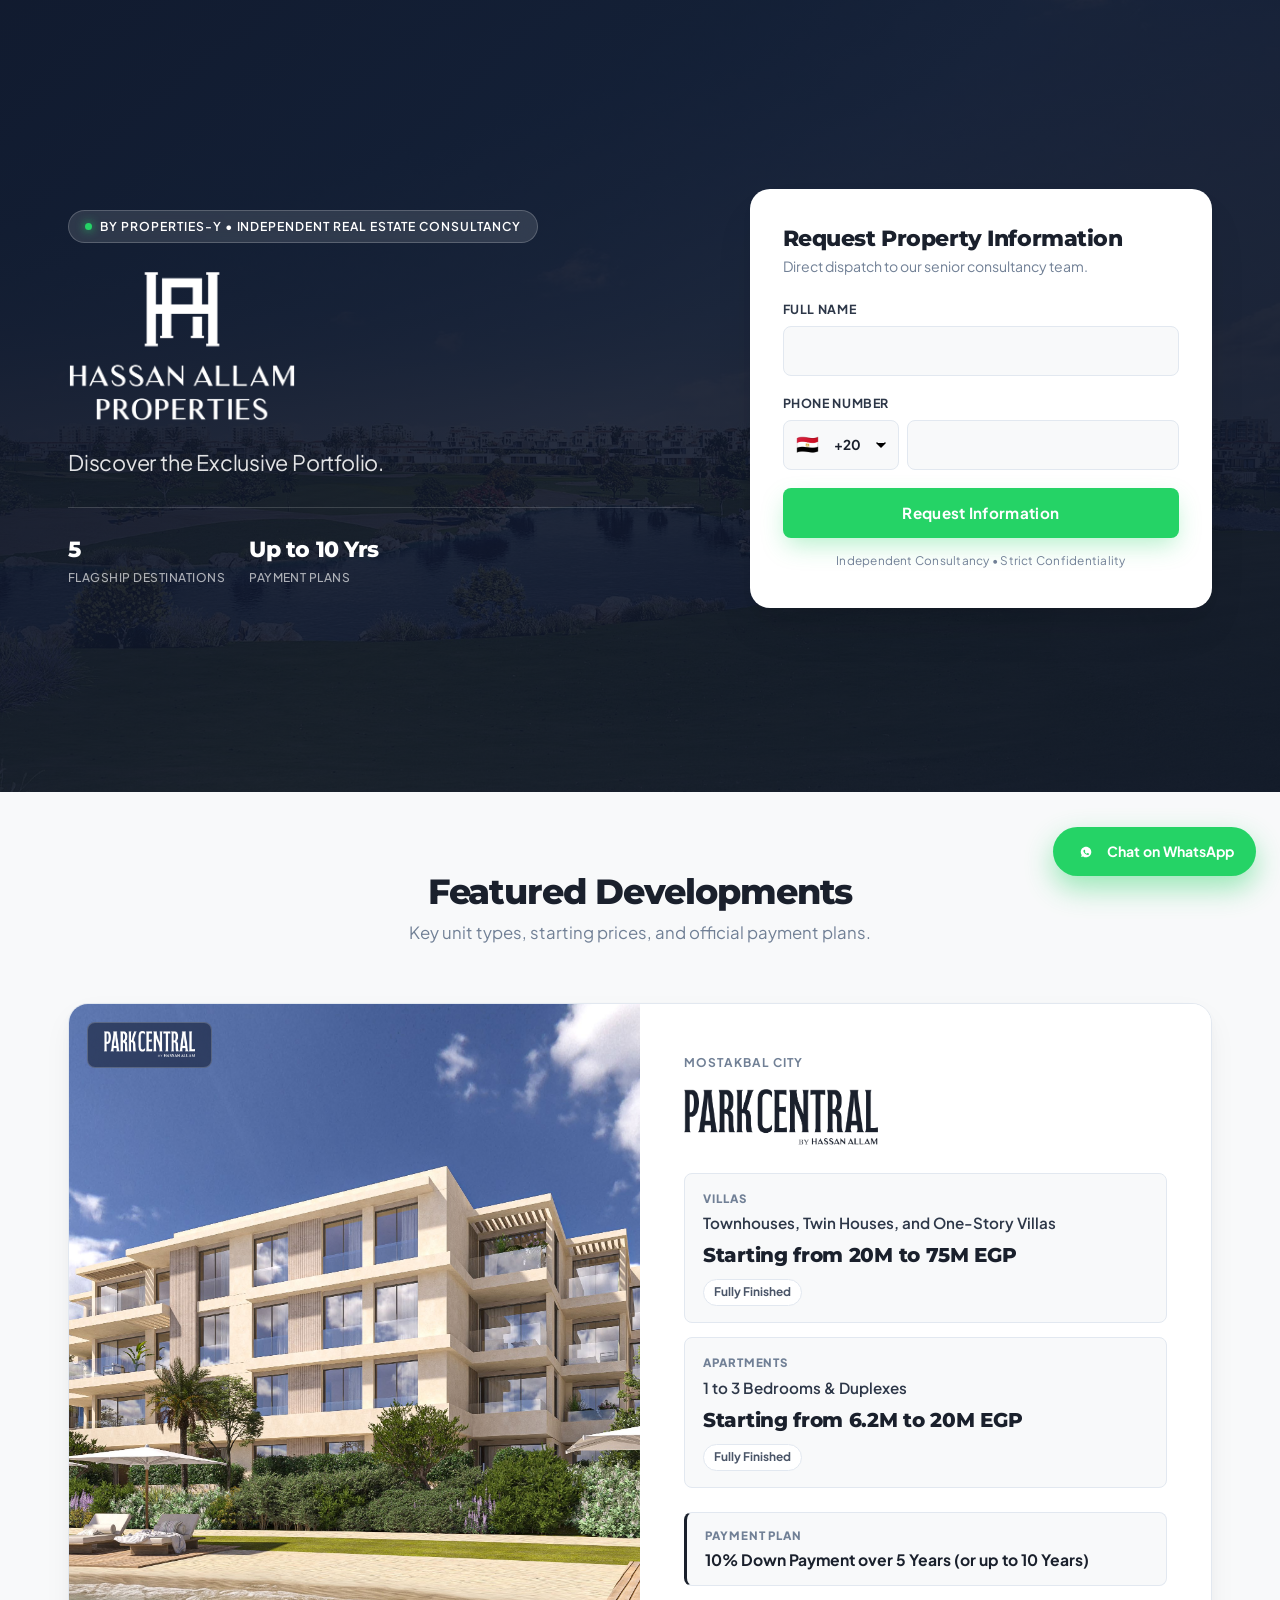
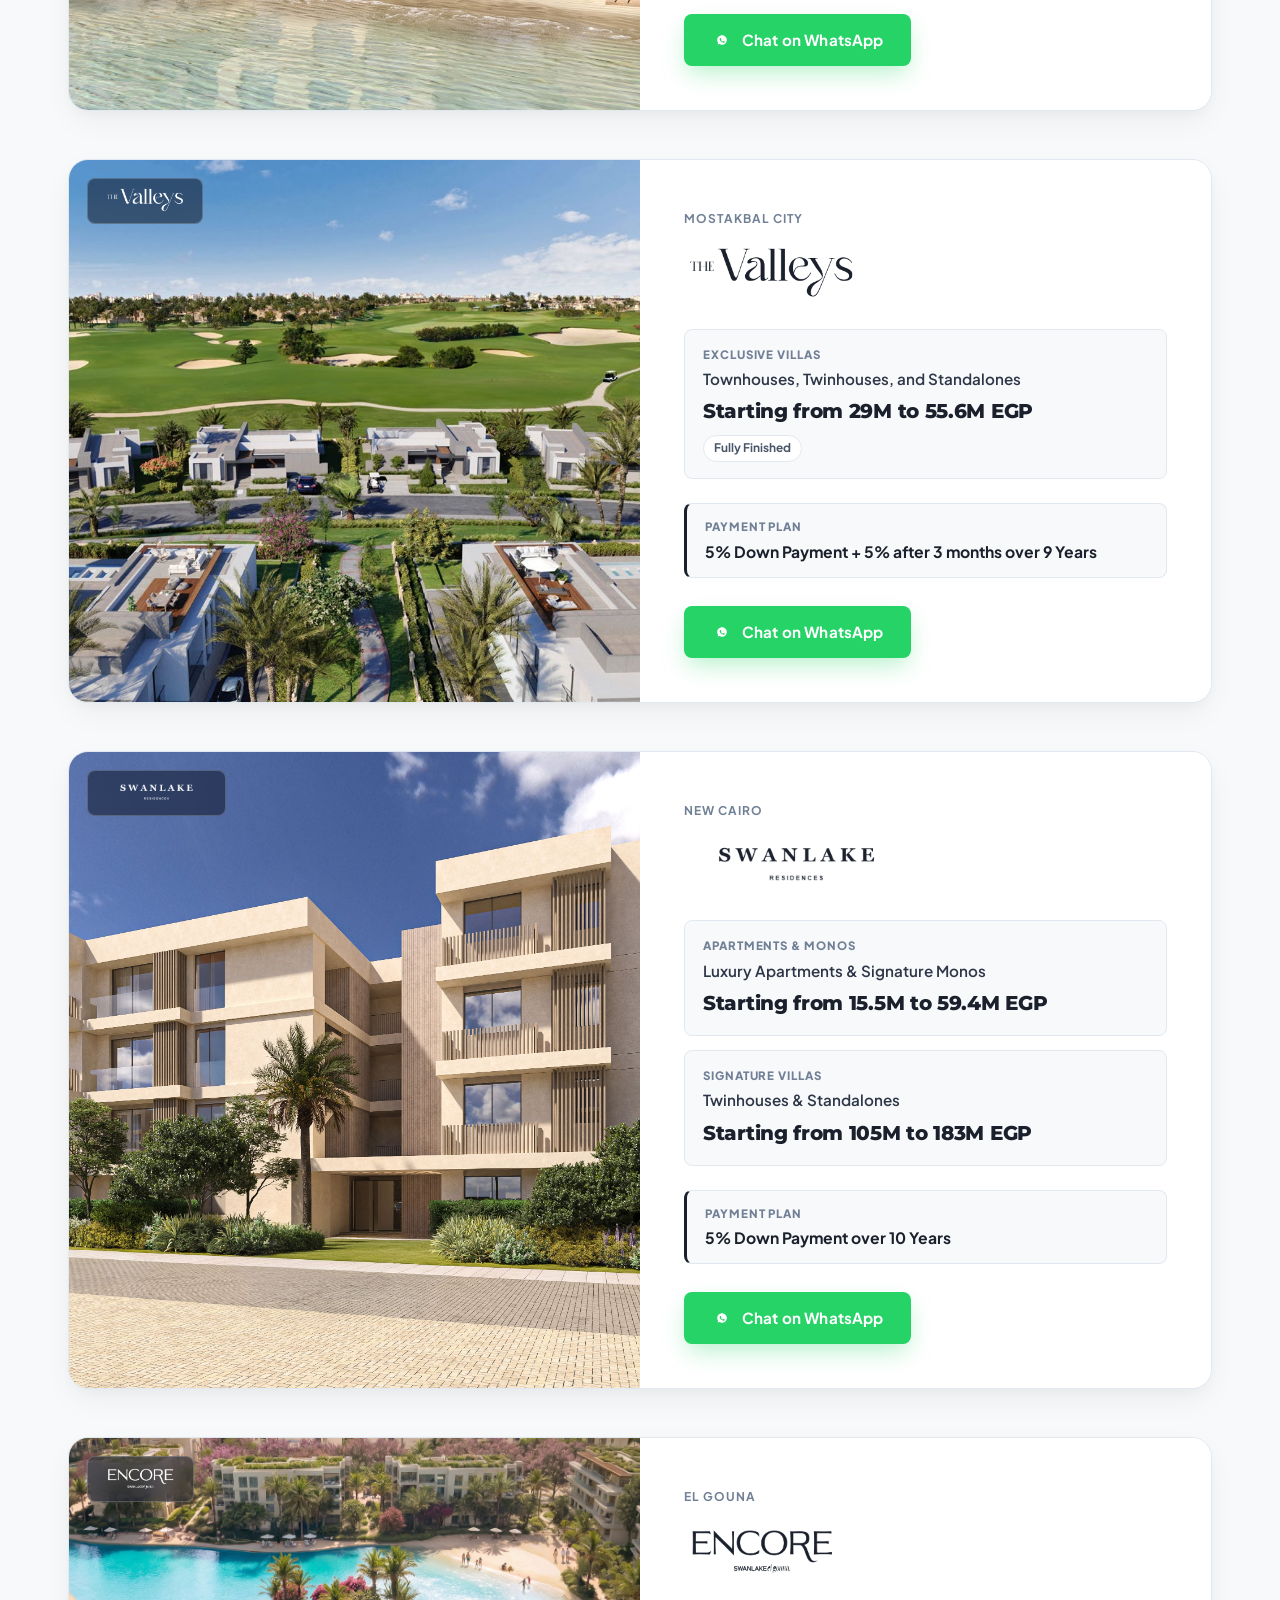
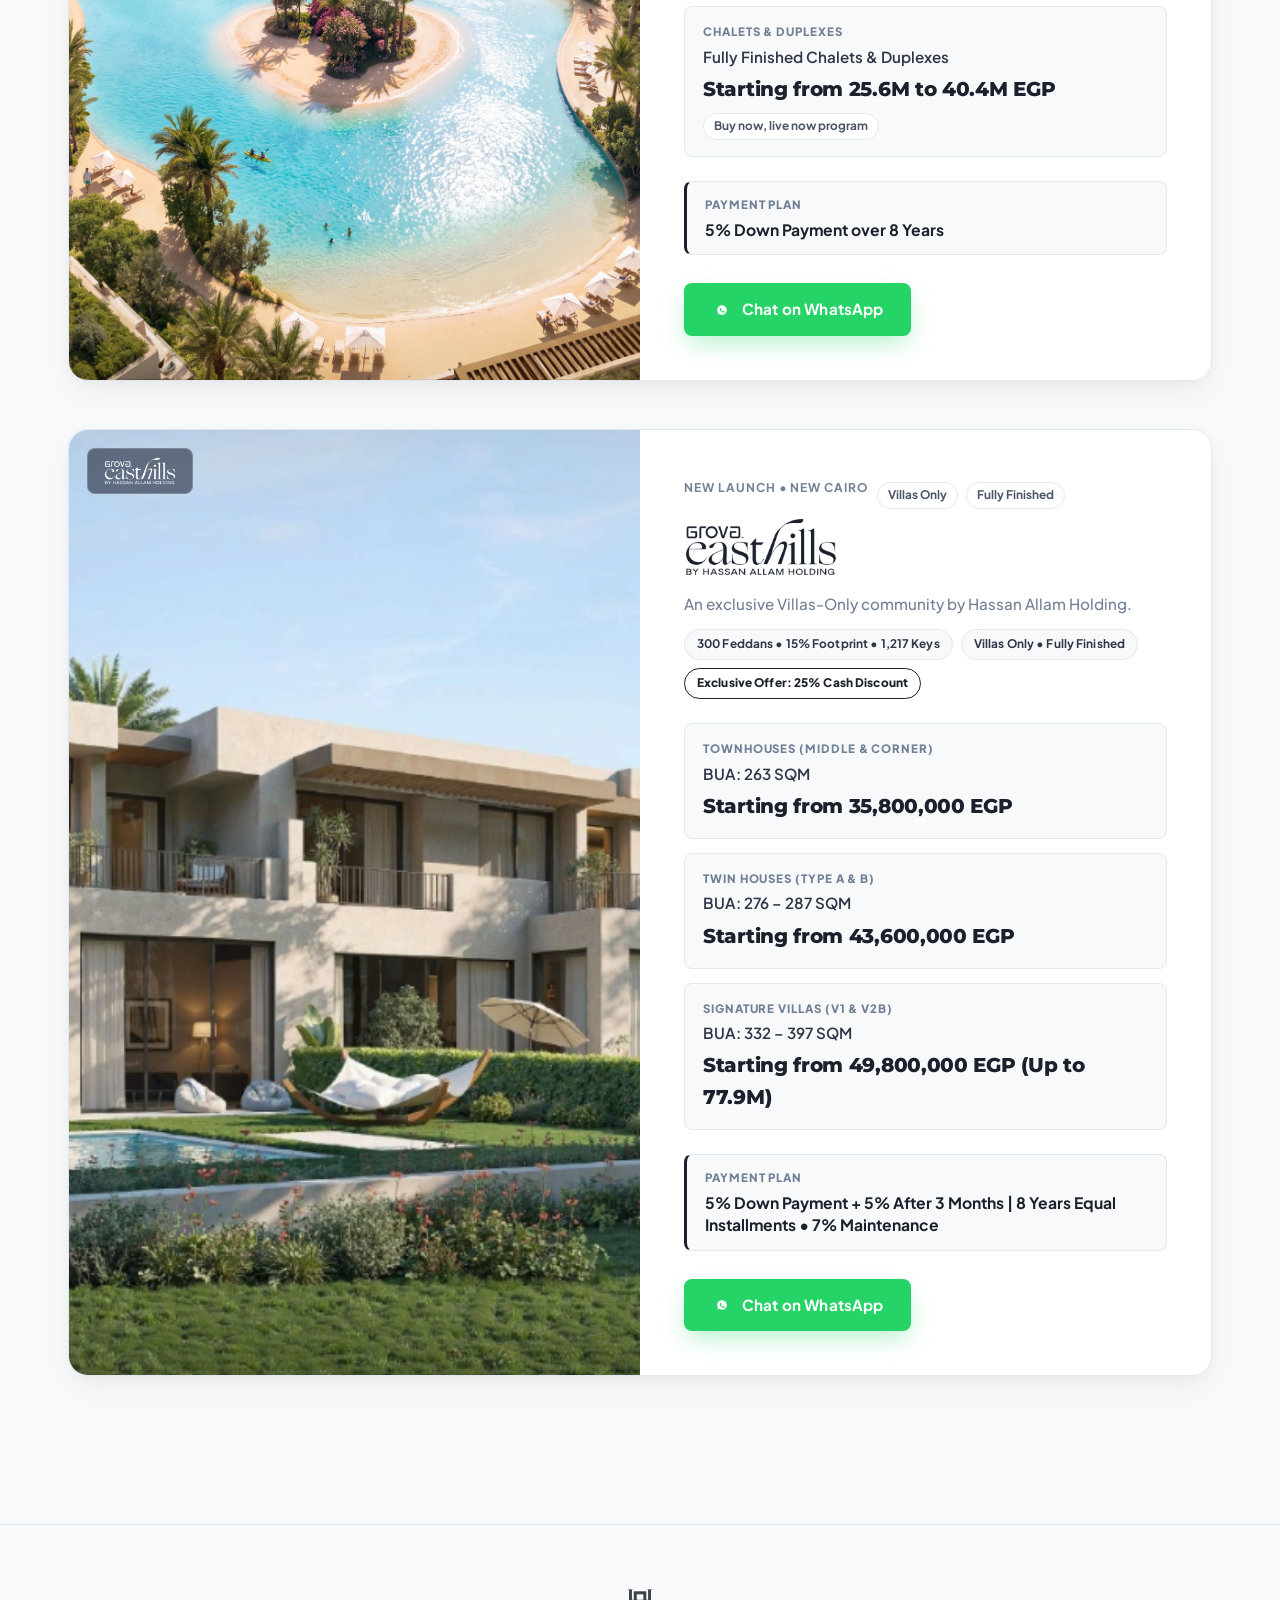
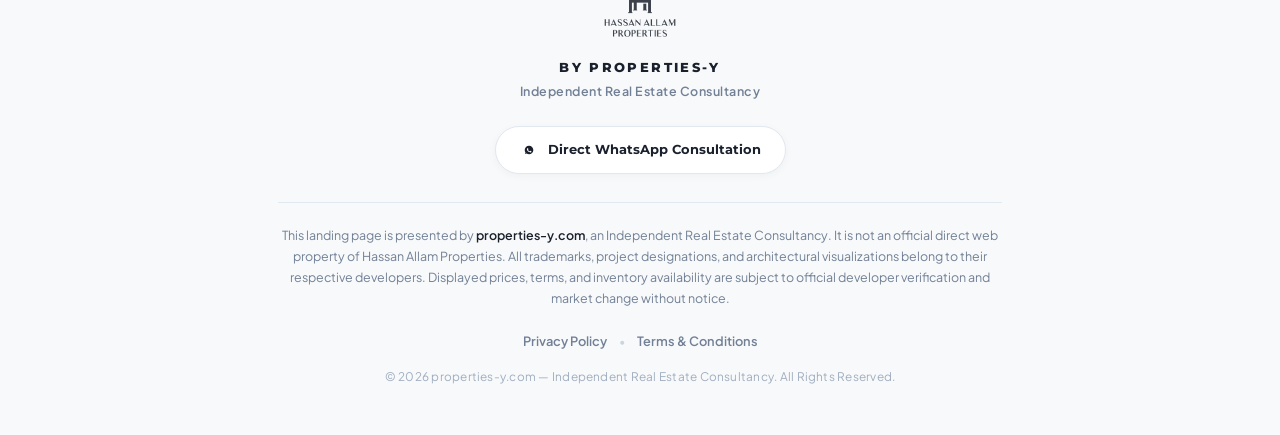
==== commit 58e17770: "feat(grova): update Grova Easthills with official user rendering and logo branding" ====
--- a/hassan-allam/index.html
+++ b/hassan-allam/index.html
@@ -1,4 +1,4 @@
-﻿<!DOCTYPE html>
+<!DOCTYPE html>
 <html lang="en">
 <head>
   <!-- Google Tag Manager & Google Ads Tracking -->
@@ -111,7 +111,7 @@
   <link rel="stylesheet" href="https://fonts.googleapis.com/css2?family=Montserrat:wght@400;500;600;700;800;900&family=Plus+Jakarta+Sans:wght@400;500;600;700;800&display=swap">
 
   <!-- Modern Ultra-Luxury Stylesheet -->
-  <link rel="stylesheet" href="/hassan-allam.css?v=20261115v1">
+  <link rel="stylesheet" href="/hassan-allam.css?v=20261115v2">
 </head>
 <body>
 
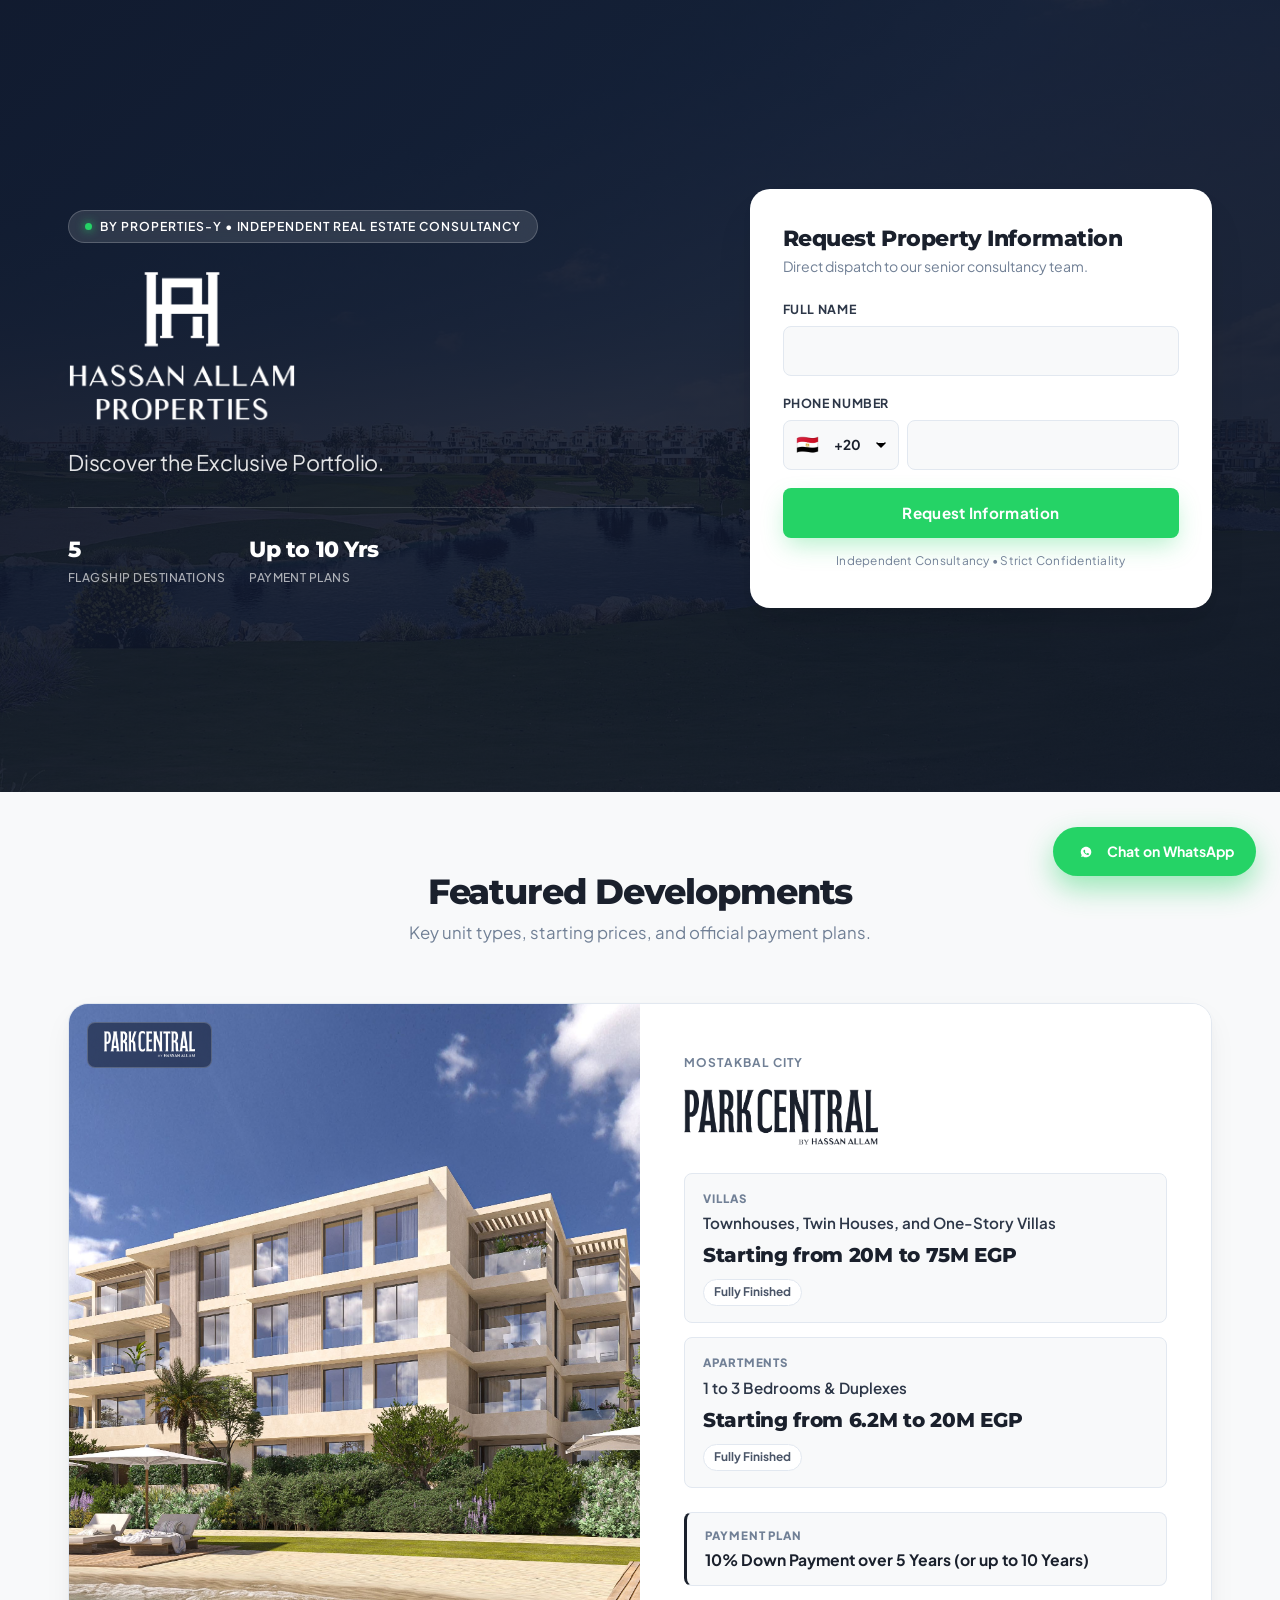
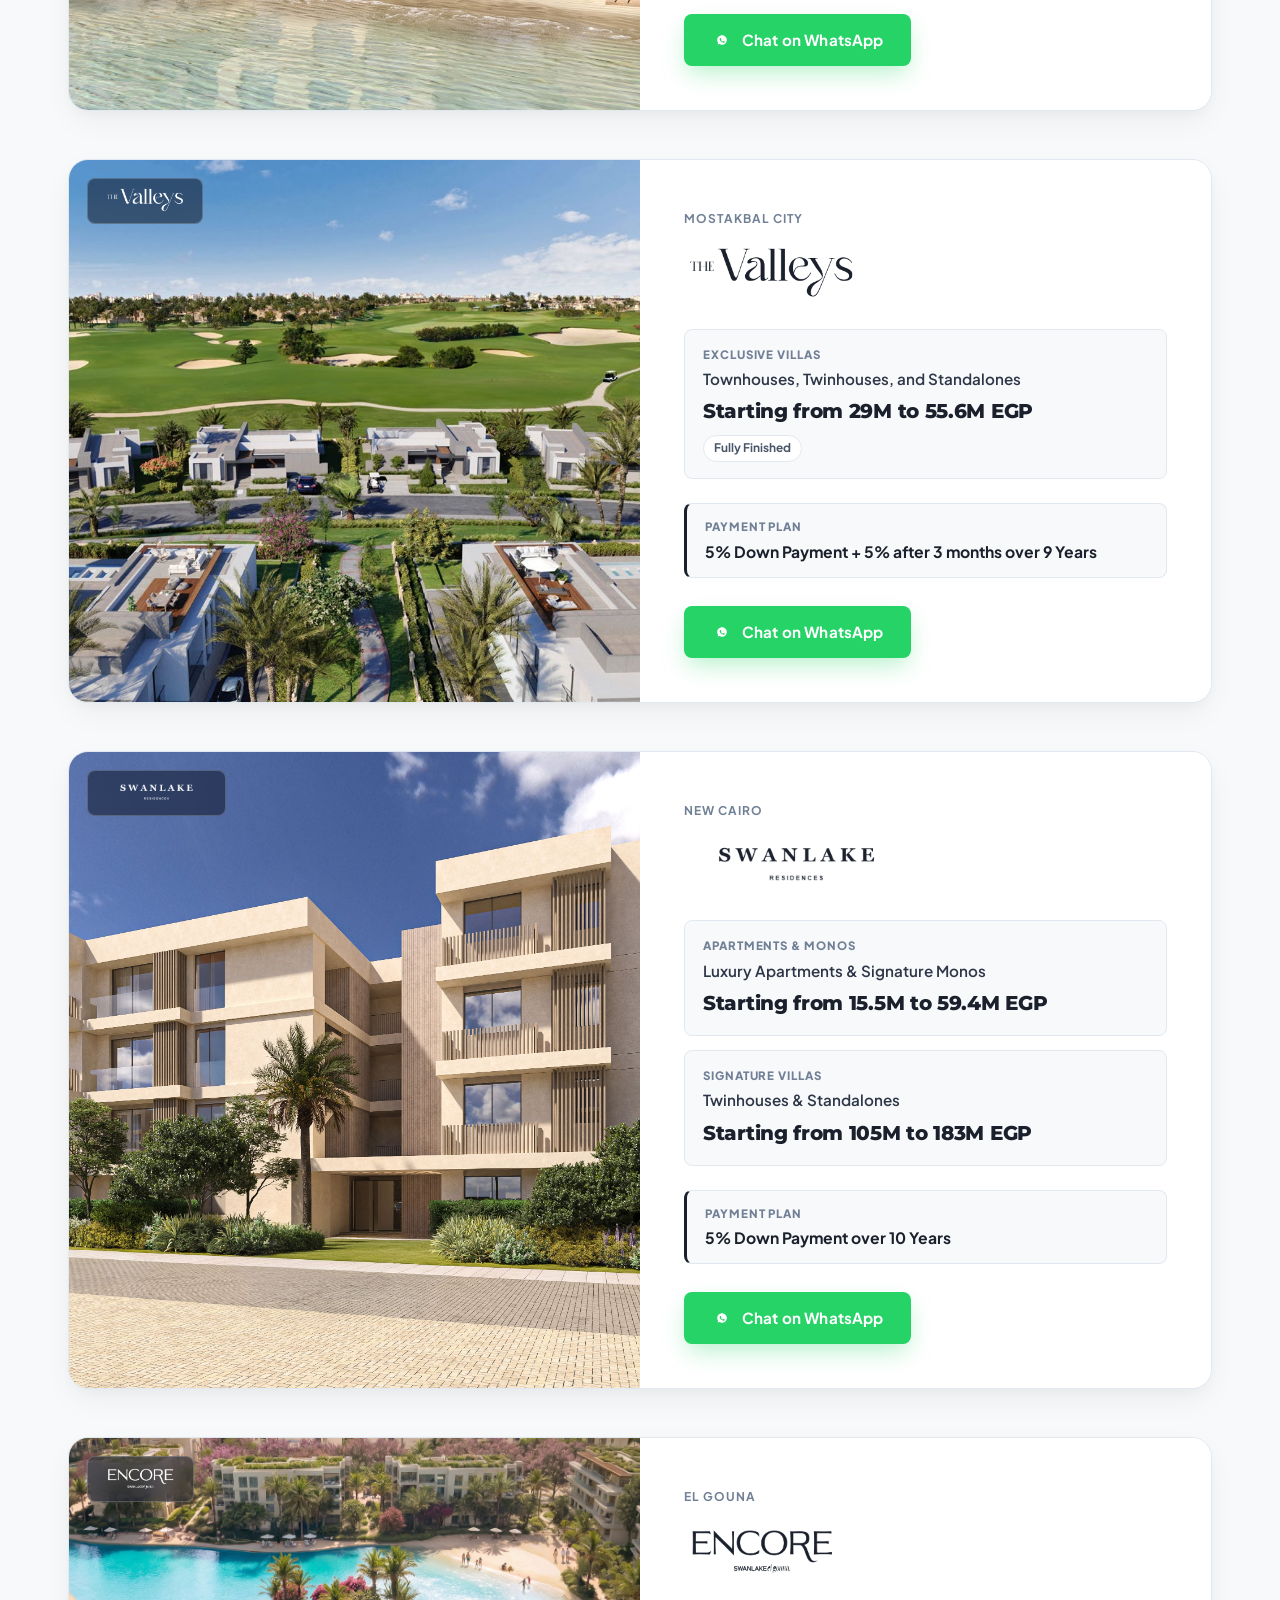
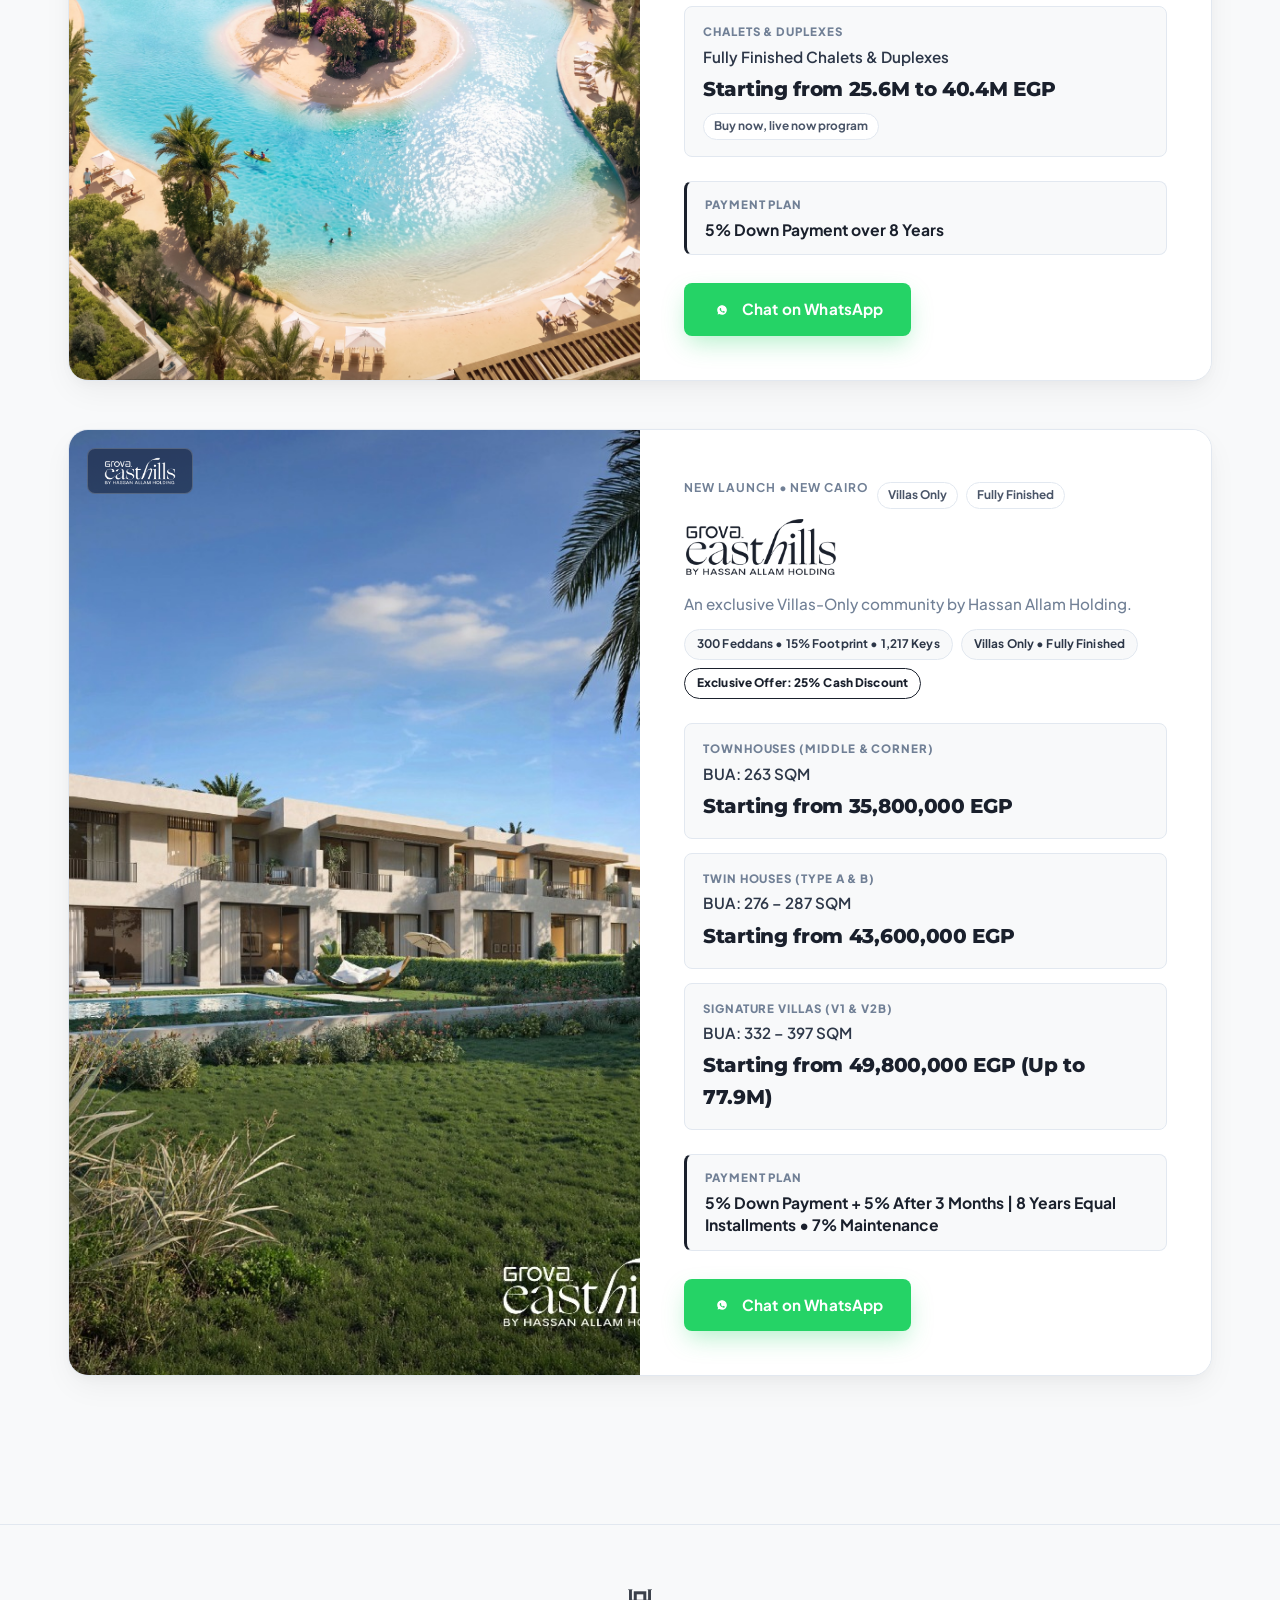
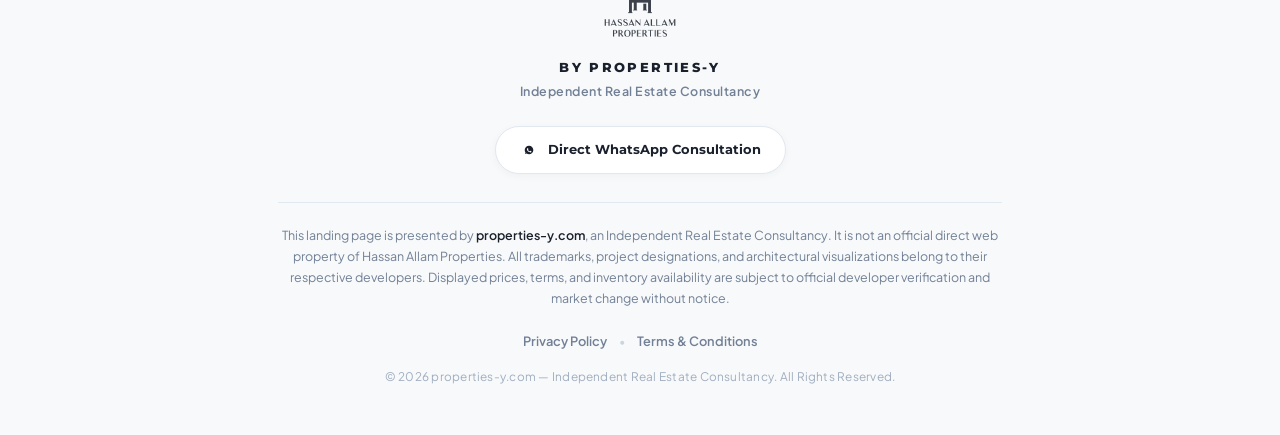
==== commit 783c76b4: "feat(grova): replace Grova Easthills image with new high-res key visual" ====
--- a/hassan-allam/index.html
+++ b/hassan-allam/index.html
@@ -111,7 +111,7 @@
   <link rel="stylesheet" href="https://fonts.googleapis.com/css2?family=Montserrat:wght@400;500;600;700;800;900&family=Plus+Jakarta+Sans:wght@400;500;600;700;800&display=swap">
 
   <!-- Modern Ultra-Luxury Stylesheet -->
-  <link rel="stylesheet" href="/hassan-allam.css?v=20261115v2">
+  <link rel="stylesheet" href="/hassan-allam.css?v=20261116v1">
 </head>
 <body>
 
@@ -511,7 +511,7 @@
           <div class="project-showcase-grid">
             <div class="project-visual-frame">
               <img 
-                src="/images/hassan-allam/grova-easthills-villas.jpg" 
+                src="/images/hassan-allam/grova-easthills-villas.jpg?v=20261116v1" 
                 alt="Grova Easthills by Hassan Allam" 
                 loading="lazy"
               >
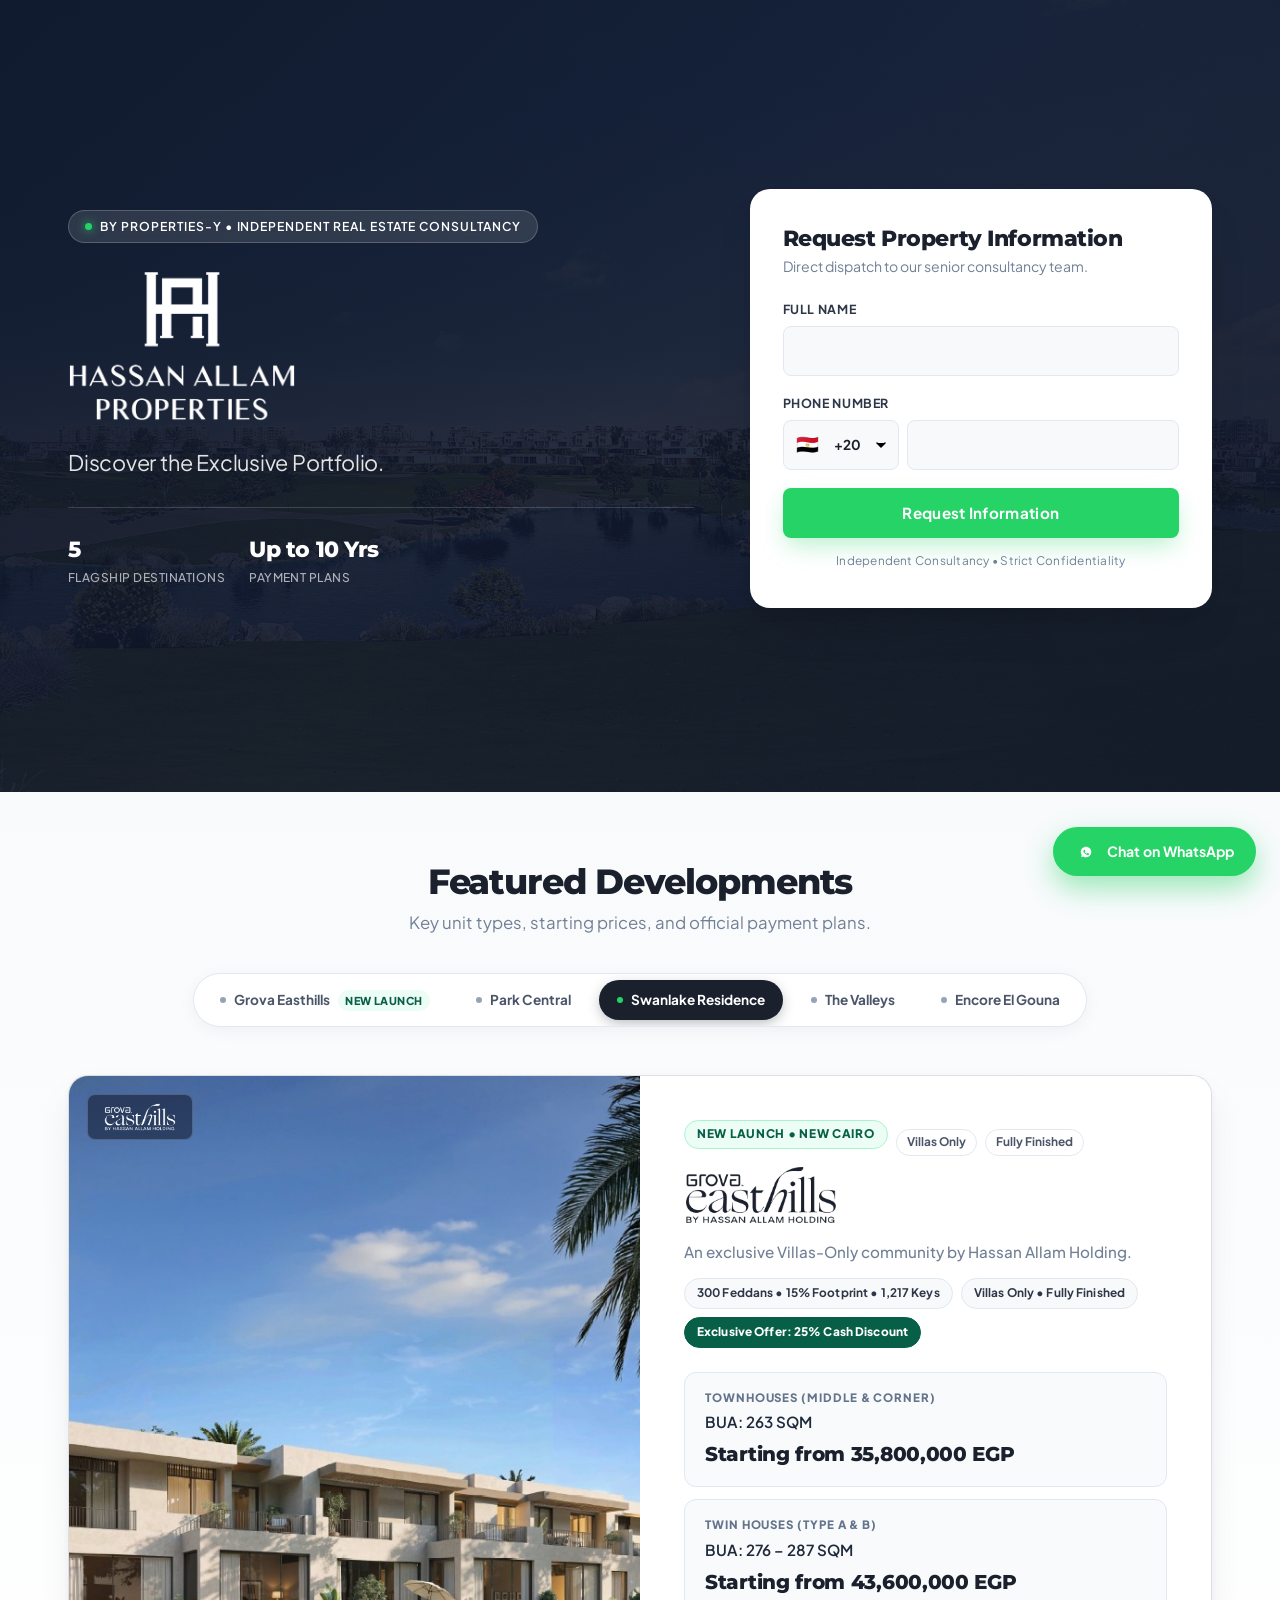
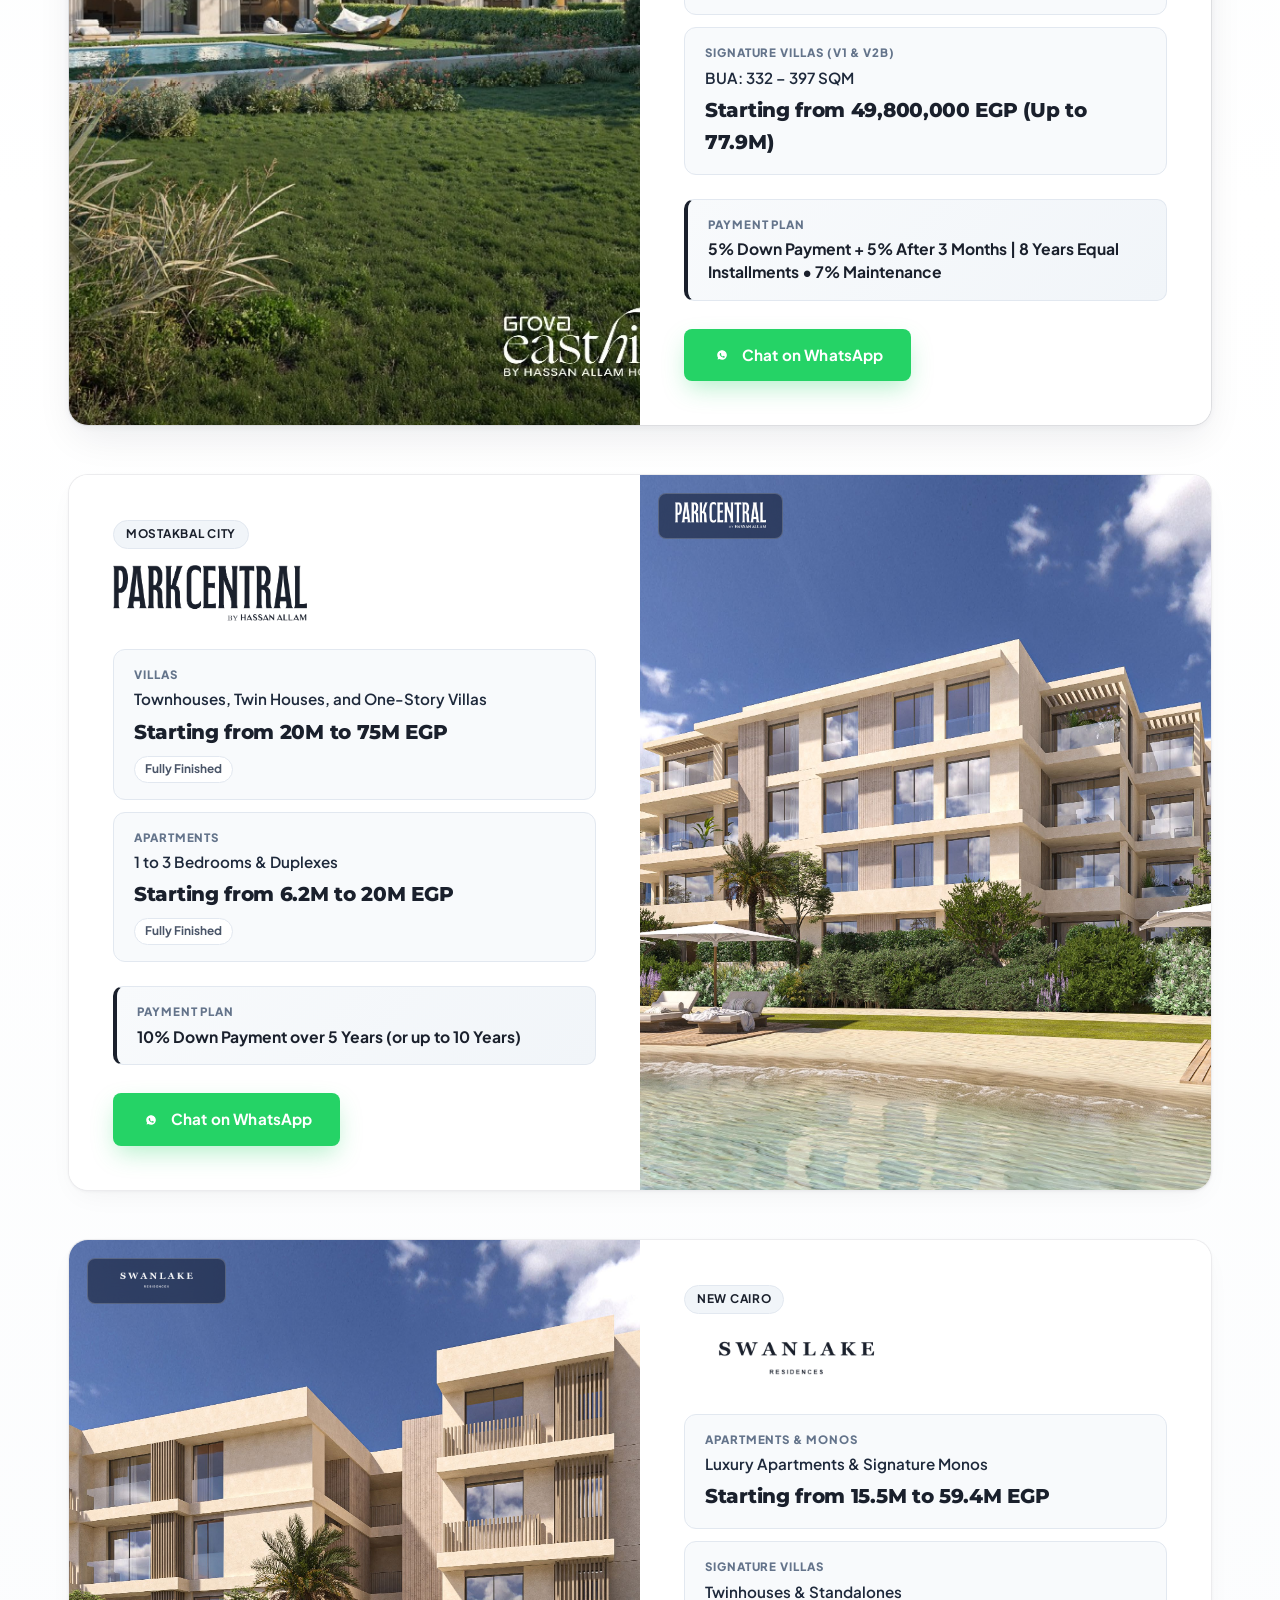
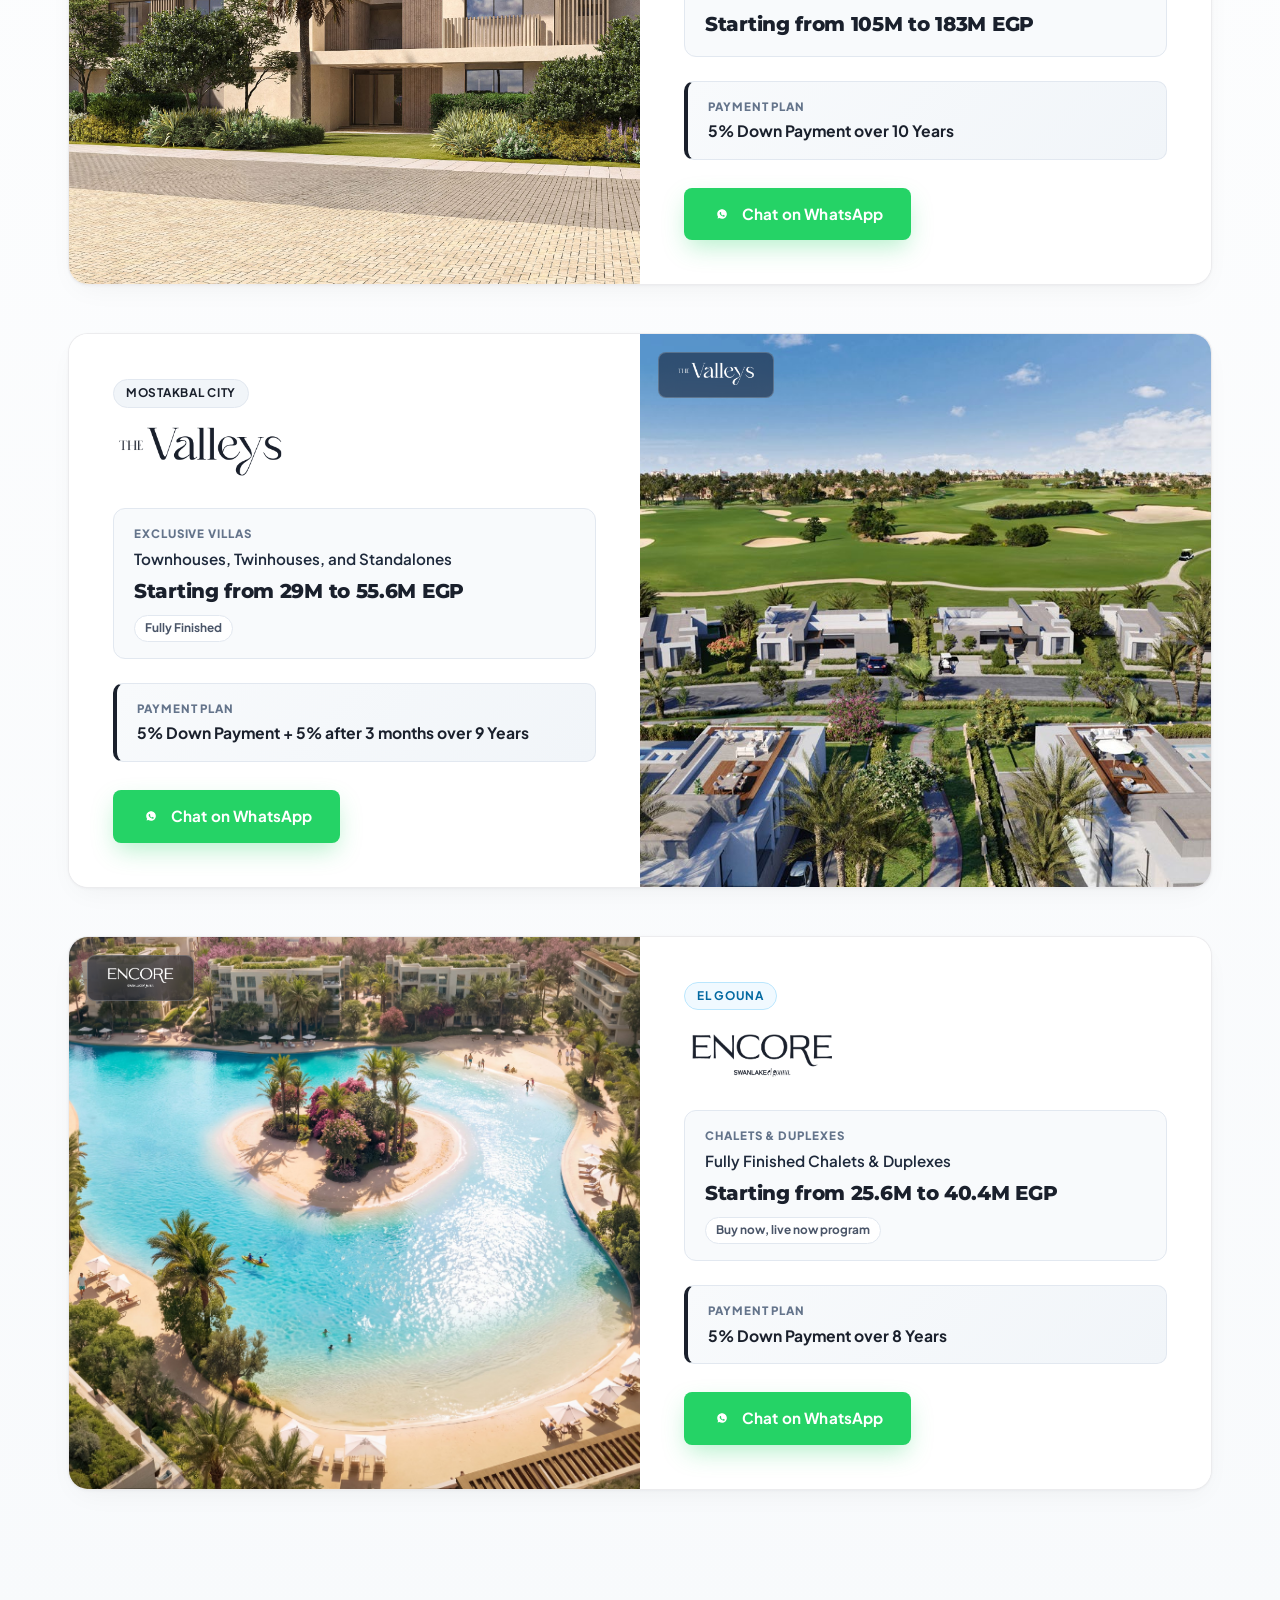
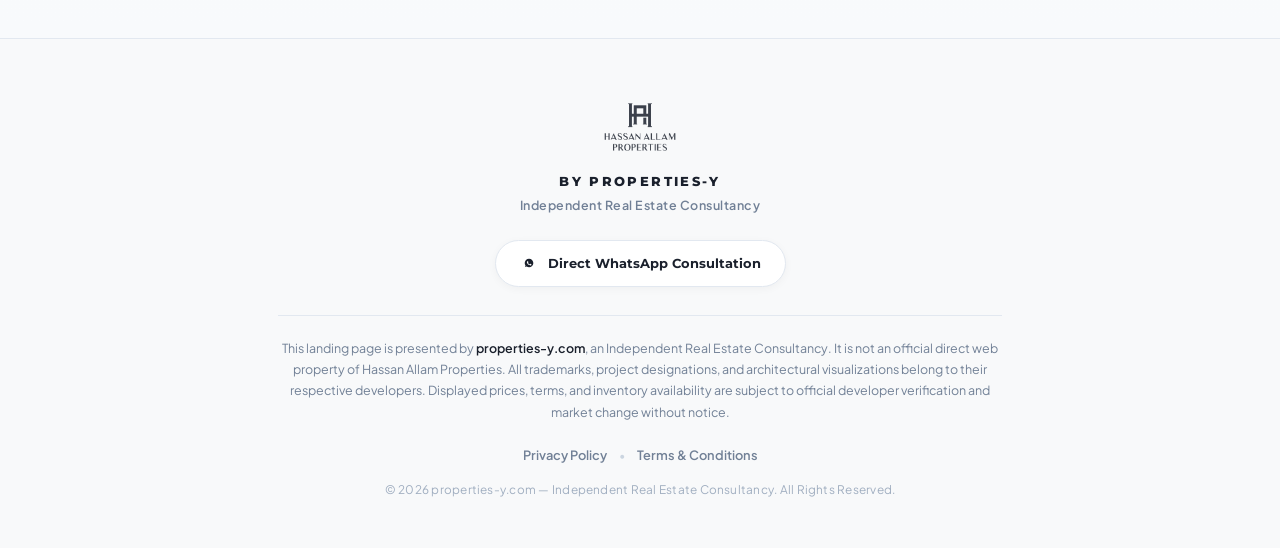
==== commit 3eaa3b90: "feat(hassan-allam): redesign layout, reorder flagship projects with Grova #1, add portfolio nav, and" ====
--- a/hassan-allam/index.html
+++ b/hassan-allam/index.html
@@ -1,4 +1,4 @@
-<!DOCTYPE html>
+﻿<!DOCTYPE html>
 <html lang="en">
 <head>
   <!-- Google Tag Manager & Google Ads Tracking -->
@@ -111,7 +111,7 @@
   <link rel="stylesheet" href="https://fonts.googleapis.com/css2?family=Montserrat:wght@400;500;600;700;800;900&family=Plus+Jakarta+Sans:wght@400;500;600;700;800&display=swap">
 
   <!-- Modern Ultra-Luxury Stylesheet -->
-  <link rel="stylesheet" href="/hassan-allam.css?v=20261116v1">
+  <link rel="stylesheet" href="/hassan-allam.css?v=20261123v2">
 </head>
 <body>
 
@@ -243,7 +243,7 @@
     <!-- =========================================================================
          3. REFINED PROJECT DATA (ESSENTIALS ONLY — EXACTLY 4 PROJECTS)
          ========================================================================= -->
-    <main class="portfolio-showcase-section">
+        <main class="portfolio-showcase-section">
       <div class="container">
 
         <div class="portfolio-header-block">
@@ -251,10 +251,116 @@
           <p>Key unit types, starting prices, and official payment plans.</p>
         </div>
 
+        <!-- Quick Portfolio Jump Navigation Bar -->
+        <nav class="portfolio-nav-bar" aria-label="Developments Quick Navigation">
+          <div class="portfolio-nav-scroll">
+            <a href="#grova-easthills" class="portfolio-nav-chip active">
+              <span class="chip-dot"></span> Grova Easthills
+              <span class="nav-chip-badge">New Launch</span>
+            </a>
+            <a href="#park-central" class="portfolio-nav-chip">
+              <span class="chip-dot"></span> Park Central
+            </a>
+            <a href="#swanlake-residence" class="portfolio-nav-chip">
+              <span class="chip-dot"></span> Swanlake Residence
+            </a>
+            <a href="#the-valleys" class="portfolio-nav-chip">
+              <span class="chip-dot"></span> The Valleys
+            </a>
+            <a href="#encore-elgouna" class="portfolio-nav-chip">
+              <span class="chip-dot"></span> Encore El Gouna
+            </a>
+          </div>
+        </nav>
+
         <!-- =====================================================================
-             SECTION 1: PARK CENTRAL (Mostakbal City)
+             SECTION 1: GROVA EASTHILLS (VILLAS ONLY COMMUNITY - FLAGSHIP LAUNCH)
              ===================================================================== -->
-        <article class="project-showcase-card" id="park-central">
+        <article class="project-showcase-card project-card-featured" id="grova-easthills">
+          <div class="project-showcase-grid">
+            <div class="project-visual-frame">
+              <img 
+                src="/images/hassan-allam/grova-easthills-villas.jpg?v=20261116v1" 
+                alt="Grova Easthills by Hassan Allam" 
+                loading="lazy"
+              >
+              <div class="visual-logo-watermark">
+                <img src="/images/hassan-allam/logo-grova-easthills.png" alt="Grova Easthills">
+              </div>
+            </div>
+            <div class="project-detail-panel">
+              <div>
+                <div class="panel-header">
+                  <div class="panel-header-badges">
+                    <span class="location-pill location-pill-launch">New Launch &bull; New Cairo</span>
+                    <span class="spec-badge">Villas Only</span>
+                    <span class="spec-badge">Fully Finished</span>
+                  </div>
+
+                  <div class="project-logo-wrap">
+                    <img 
+                      src="/images/hassan-allam/logo-grova-easthills-dark.png" 
+                      alt="Grova Easthills by Hassan Allam" 
+                      class="project-heading-logo"
+                    >
+                    <h3 class="sr-only">Grova Easthills</h3>
+                  </div>
+
+                  <p class="project-subtitle-lead">An exclusive Villas-Only community by Hassan Allam Holding.</p>
+
+                  <div class="project-highlights-grid">
+                    <span class="highlight-pill">300 Feddans &bull; 15% Footprint &bull; 1,217 Keys</span>
+                    <span class="highlight-pill">Villas Only &bull; Fully Finished</span>
+                    <span class="highlight-pill highlight-pill-discount">Exclusive Offer: 25% Cash Discount</span>
+                  </div>
+                </div>
+
+                <div class="specs-overview-grid">
+                  <div class="spec-tile">
+                    <div class="spec-tag">Townhouses (Middle &amp; Corner)</div>
+                    <div class="spec-inventory">BUA: 263 SQM</div>
+                    <div class="spec-price-range">Starting from 35,800,000 EGP</div>
+                  </div>
+
+                  <div class="spec-tile">
+                    <div class="spec-tag">Twin Houses (Type A &amp; B)</div>
+                    <div class="spec-inventory">BUA: 276 &ndash; 287 SQM</div>
+                    <div class="spec-price-range">Starting from 43,600,000 EGP</div>
+                  </div>
+
+                  <div class="spec-tile">
+                    <div class="spec-tag">Signature Villas (V1 &amp; V2B)</div>
+                    <div class="spec-inventory">BUA: 332 &ndash; 397 SQM</div>
+                    <div class="spec-price-range">Starting from 49,800,000 EGP (Up to 77.9M)</div>
+                  </div>
+                </div>
+
+                <div class="payment-terms-box">
+                  <span class="terms-label">Payment Plan</span>
+                  <div class="terms-description">5% Down Payment + 5% After 3 Months | 8 Years Equal Installments &bull; 7% Maintenance</div>
+                </div>
+              </div>
+
+              <!-- CTA: Chat on WhatsApp (Solid Green #25D366) -->
+              <a 
+                href="https://wa.me/201277752731?text=Hello%2C%20I%20am%20inquiring%20about%20Grova%20Easthills%20by%20Hassan%20Allam" 
+                target="_blank" 
+                rel="noopener noreferrer" 
+                class="btn-whatsapp-chat"
+                onclick="return gtag_report_conversion(this.href);">
+                <svg viewBox="0 0 24 24">
+                  <path d="M12.031 6.172c-3.181 0-5.767 2.586-5.768 5.766-.001 1.298.38 2.27 1.019 3.287l-.582 2.128 2.182-.573c.978.58 1.911.928 3.145.929 3.178 0 5.767-2.587 5.768-5.766.001-3.187-2.575-5.771-5.764-5.771zm3.392 8.244c-.144.405-.837.774-1.17.824-.312.045-.634.05-1.92-.472-1.488-.604-2.457-2.125-2.531-2.224-.075-.099-.607-.808-.607-1.543s.385-1.096.521-1.246c.136-.149.297-.187.396-.187.099 0 .198.001.284.006.091.004.213-.035.333.253.124.298.423 1.033.46 1.107.037.075.062.162.012.261-.049.099-.074.161-.148.248-.075.087-.157.195-.224.262-.075.074-.153.155-.066.304.087.149.387.639.83 1.034.57.508 1.05.665 1.199.739.149.075.236.062.324-.037.087-.099.373-.434.472-.583.099-.149.198-.124.334-.075.137.049.868.409 1.017.483.149.074.248.112.285.174.037.062.037.36-.107.765z"/>
+                </svg>
+                <span>Chat on WhatsApp</span>
+              </a>
+            </div>
+          </div>
+        </article>
+
+        <!-- =====================================================================
+             SECTION 2: PARK CENTRAL (Mostakbal City) - REVERSE LAYOUT ON DESKTOP
+             ===================================================================== -->
+        <article class="project-showcase-card project-card-reverse" id="park-central">
           <div class="project-showcase-grid">
             <div class="project-visual-frame">
               <img 
@@ -308,67 +414,7 @@
                 target="_blank" 
                 rel="noopener noreferrer" 
                 class="btn-whatsapp-chat"
-               onclick="return gtag_report_conversion(this.href);">
-                <svg viewBox="0 0 24 24">
-                  <path d="M12.031 6.172c-3.181 0-5.767 2.586-5.768 5.766-.001 1.298.38 2.27 1.019 3.287l-.582 2.128 2.182-.573c.978.58 1.911.928 3.145.929 3.178 0 5.767-2.587 5.768-5.766.001-3.187-2.575-5.771-5.764-5.771zm3.392 8.244c-.144.405-.837.774-1.17.824-.312.045-.634.05-1.92-.472-1.488-.604-2.457-2.125-2.531-2.224-.075-.099-.607-.808-.607-1.543s.385-1.096.521-1.246c.136-.149.297-.187.396-.187.099 0 .198.001.284.006.091.004.213-.035.333.253.124.298.423 1.033.46 1.107.037.075.062.162.012.261-.049.099-.074.161-.148.248-.075.087-.157.195-.224.262-.075.074-.153.155-.066.304.087.149.387.639.83 1.034.57.508 1.05.665 1.199.739.149.075.236.062.324-.037.087-.099.373-.434.472-.583.099-.149.198-.124.334-.075.137.049.868.409 1.017.483.149.074.248.112.285.174.037.062.037.36-.107.765z"/>
-                </svg>
-                <span>Chat on WhatsApp</span>
-              </a>
-            </div>
-          </div>
-        </article>
-
-        <!-- =====================================================================
-             SECTION 2: THE VALLEYS (Mostakbal City)
-             ===================================================================== -->
-        <article class="project-showcase-card" id="the-valleys">
-          <div class="project-showcase-grid">
-            <div class="project-visual-frame">
-              <img 
-                src="/images/hassan-allam/the-valleys-villas.jpg" 
-                alt="The Valleys Mostakbal City" 
-                loading="lazy"
-              >
-              <div class="visual-logo-watermark">
-                <img src="/images/hassan-allam/logo-the-valleys.png" alt="The Valleys">
-              </div>
-            </div>
-            <div class="project-detail-panel">
-              <div>
-                <div class="panel-header">
-                  <span class="location-pill">Mostakbal City</span>
-                  <div class="project-logo-wrap">
-                    <img 
-                      src="/images/hassan-allam/logo-the-valleys-dark.png" 
-                      alt="The Valleys" 
-                      class="project-heading-logo"
-                    >
-                    <h3 class="sr-only">The Valleys</h3>
-                  </div>
-                </div>
-
-                <div class="specs-overview-grid">
-                  <div class="spec-tile">
-                    <div class="spec-tag">Exclusive Villas</div>
-                    <div class="spec-inventory">Townhouses, Twinhouses, and Standalones</div>
-                    <div class="spec-price-range">Starting from 29M to 55.6M EGP</div>
-                    <span class="spec-badge">Fully Finished</span>
-                  </div>
-                </div>
-
-                <div class="payment-terms-box">
-                  <span class="terms-label">Payment Plan</span>
-                  <div class="terms-description">5% Down Payment + 5% after 3 months over 9 Years</div>
-                </div>
-              </div>
-
-              <!-- CTA: Chat on WhatsApp (Solid Green #25D366) -->
-              <a 
-                href="https://wa.me/201277752731?text=Hello%20properties-y,%20I%20would%20like%20to%20inquire%20about%20The%20Valleys%20Mostakbal%20City." 
-                target="_blank" 
-                rel="noopener noreferrer" 
-                class="btn-whatsapp-chat"
-               onclick="return gtag_report_conversion(this.href);">
+                onclick="return gtag_report_conversion(this.href);">
                 <svg viewBox="0 0 24 24">
                   <path d="M12.031 6.172c-3.181 0-5.767 2.586-5.768 5.766-.001 1.298.38 2.27 1.019 3.287l-.582 2.128 2.182-.573c.978.58 1.911.928 3.145.929 3.178 0 5.767-2.587 5.768-5.766.001-3.187-2.575-5.771-5.764-5.771zm3.392 8.244c-.144.405-.837.774-1.17.824-.312.045-.634.05-1.92-.472-1.488-.604-2.457-2.125-2.531-2.224-.075-.099-.607-.808-.607-1.543s.385-1.096.521-1.246c.136-.149.297-.187.396-.187.099 0 .198.001.284.006.091.004.213-.035.333.253.124.298.423 1.033.46 1.107.037.075.062.162.012.261-.049.099-.074.161-.148.248-.075.087-.157.195-.224.262-.075.074-.153.155-.066.304.087.149.387.639.83 1.034.57.508 1.05.665 1.199.739.149.075.236.062.324-.037.087-.099.373-.434.472-.583.099-.149.198-.124.334-.075.137.049.868.409 1.017.483.149.074.248.112.285.174.037.062.037.36-.107.765z"/>
                 </svg>
@@ -433,7 +479,7 @@
                 target="_blank" 
                 rel="noopener noreferrer" 
                 class="btn-whatsapp-chat"
-               onclick="return gtag_report_conversion(this.href);">
+                onclick="return gtag_report_conversion(this.href);">
                 <svg viewBox="0 0 24 24">
                   <path d="M12.031 6.172c-3.181 0-5.767 2.586-5.768 5.766-.001 1.298.38 2.27 1.019 3.287l-.582 2.128 2.182-.573c.978.58 1.911.928 3.145.929 3.178 0 5.767-2.587 5.768-5.766.001-3.187-2.575-5.771-5.764-5.771zm3.392 8.244c-.144.405-.837.774-1.17.824-.312.045-.634.05-1.92-.472-1.488-.604-2.457-2.125-2.531-2.224-.075-.099-.607-.808-.607-1.543s.385-1.096.521-1.246c.136-.149.297-.187.396-.187.099 0 .198.001.284.006.091.004.213-.035.333.253.124.298.423 1.033.46 1.107.037.075.062.162.012.261-.049.099-.074.161-.148.248-.075.087-.157.195-.224.262-.075.074-.153.155-.066.304.087.149.387.639.83 1.034.57.508 1.05.665 1.199.739.149.075.236.062.324-.037.087-.099.373-.434.472-.583.099-.149.198-.124.334-.075.137.049.868.409 1.017.483.149.074.248.112.285.174.037.062.037.36-.107.765z"/>
                 </svg>
@@ -444,7 +490,67 @@
         </article>
 
         <!-- =====================================================================
-             SECTION 4: ENCORE SWANLAKE (El Gouna)
+             SECTION 4: THE VALLEYS (Mostakbal City) - REVERSE LAYOUT ON DESKTOP
+             ===================================================================== -->
+        <article class="project-showcase-card project-card-reverse" id="the-valleys">
+          <div class="project-showcase-grid">
+            <div class="project-visual-frame">
+              <img 
+                src="/images/hassan-allam/the-valleys-villas.jpg" 
+                alt="The Valleys Mostakbal City" 
+                loading="lazy"
+              >
+              <div class="visual-logo-watermark">
+                <img src="/images/hassan-allam/logo-the-valleys.png" alt="The Valleys">
+              </div>
+            </div>
+            <div class="project-detail-panel">
+              <div>
+                <div class="panel-header">
+                  <span class="location-pill">Mostakbal City</span>
+                  <div class="project-logo-wrap">
+                    <img 
+                      src="/images/hassan-allam/logo-the-valleys-dark.png" 
+                      alt="The Valleys" 
+                      class="project-heading-logo"
+                    >
+                    <h3 class="sr-only">The Valleys</h3>
+                  </div>
+                </div>
+
+                <div class="specs-overview-grid">
+                  <div class="spec-tile">
+                    <div class="spec-tag">Exclusive Villas</div>
+                    <div class="spec-inventory">Townhouses, Twinhouses, and Standalones</div>
+                    <div class="spec-price-range">Starting from 29M to 55.6M EGP</div>
+                    <span class="spec-badge">Fully Finished</span>
+                  </div>
+                </div>
+
+                <div class="payment-terms-box">
+                  <span class="terms-label">Payment Plan</span>
+                  <div class="terms-description">5% Down Payment + 5% after 3 months over 9 Years</div>
+                </div>
+              </div>
+
+              <!-- CTA: Chat on WhatsApp (Solid Green #25D366) -->
+              <a 
+                href="https://wa.me/201277752731?text=Hello%20properties-y,%20I%20would%20like%20to%20inquire%20about%20The%20Valleys%20Mostakbal%20City." 
+                target="_blank" 
+                rel="noopener noreferrer" 
+                class="btn-whatsapp-chat"
+                onclick="return gtag_report_conversion(this.href);">
+                <svg viewBox="0 0 24 24">
+                  <path d="M12.031 6.172c-3.181 0-5.767 2.586-5.768 5.766-.001 1.298.38 2.27 1.019 3.287l-.582 2.128 2.182-.573c.978.58 1.911.928 3.145.929 3.178 0 5.767-2.587 5.768-5.766.001-3.187-2.575-5.771-5.764-5.771zm3.392 8.244c-.144.405-.837.774-1.17.824-.312.045-.634.05-1.92-.472-1.488-.604-2.457-2.125-2.531-2.224-.075-.099-.607-.808-.607-1.543s.385-1.096.521-1.246c.136-.149.297-.187.396-.187.099 0 .198.001.284.006.091.004.213-.035.333.253.124.298.423 1.033.46 1.107.037.075.062.162.012.261-.049.099-.074.161-.148.248-.075.087-.157.195-.224.262-.075.074-.153.155-.066.304.087.149.387.639.83 1.034.57.508 1.05.665 1.199.739.149.075.236.062.324-.037.087-.099.373-.434.472-.583.099-.149.198-.124.334-.075.137.049.868.409 1.017.483.149.074.248.112.285.174.037.062.037.36-.107.765z"/>
+                </svg>
+                <span>Chat on WhatsApp</span>
+              </a>
+            </div>
+          </div>
+        </article>
+
+        <!-- =====================================================================
+             SECTION 5: ENCORE SWANLAKE (El Gouna)
              ===================================================================== -->
         <article class="project-showcase-card" id="encore-elgouna">
           <div class="project-showcase-grid">
@@ -461,7 +567,7 @@
             <div class="project-detail-panel">
               <div>
                 <div class="panel-header">
-                  <span class="location-pill">El Gouna</span>
+                  <span class="location-pill location-pill-gouna">El Gouna</span>
                   <div class="project-logo-wrap">
                     <img 
                       src="/images/hassan-allam/logo-encore-swanlake-dark.png" 
@@ -490,91 +596,6 @@
               <!-- CTA: Chat on WhatsApp (Solid Green #25D366) -->
               <a 
                 href="https://wa.me/201277752731?text=Hello%20properties-y,%20I%20would%20like%20to%20inquire%20about%20Encore%20Swanlake%20El%20Gouna." 
-                target="_blank" 
-                rel="noopener noreferrer" 
-                class="btn-whatsapp-chat"
-               onclick="return gtag_report_conversion(this.href);">
-                <svg viewBox="0 0 24 24">
-                  <path d="M12.031 6.172c-3.181 0-5.767 2.586-5.768 5.766-.001 1.298.38 2.27 1.019 3.287l-.582 2.128 2.182-.573c.978.58 1.911.928 3.145.929 3.178 0 5.767-2.587 5.768-5.766.001-3.187-2.575-5.771-5.764-5.771zm3.392 8.244c-.144.405-.837.774-1.17.824-.312.045-.634.05-1.92-.472-1.488-.604-2.457-2.125-2.531-2.224-.075-.099-.607-.808-.607-1.543s.385-1.096.521-1.246c.136-.149.297-.187.396-.187.099 0 .198.001.284.006.091.004.213-.035.333.253.124.298.423 1.033.46 1.107.037.075.062.162.012.261-.049.099-.074.161-.148.248-.075.087-.157.195-.224.262-.075.074-.153.155-.066.304.087.149.387.639.83 1.034.57.508 1.05.665 1.199.739.149.075.236.062.324-.037.087-.099.373-.434.472-.583.099-.149.198-.124.334-.075.137.049.868.409 1.017.483.149.074.248.112.285.174.037.062.037.36-.107.765z"/>
-                </svg>
-                <span>Chat on WhatsApp</span>
-              </a>
-            </div>
-          </div>
-        </article>
-
-
-        <!-- =====================================================================
-             SECTION 5: GROVA EASTHILLS (VILLAS ONLY COMMUNITY)
-             ===================================================================== -->
-        <article class="project-showcase-card" id="grova-easthills">
-          <div class="project-showcase-grid">
-            <div class="project-visual-frame">
-              <img 
-                src="/images/hassan-allam/grova-easthills-villas.jpg?v=20261116v1" 
-                alt="Grova Easthills by Hassan Allam" 
-                loading="lazy"
-              >
-              <div class="visual-logo-watermark">
-                <img src="/images/hassan-allam/logo-grova-easthills.png" alt="Grova Easthills">
-              </div>
-            </div>
-            <div class="project-detail-panel">
-              <div>
-                <div class="panel-header">
-                  <div class="panel-header-badges">
-                    <span class="location-pill">New Launch &bull; New Cairo</span>
-                    <span class="spec-badge">Villas Only</span>
-                    <span class="spec-badge">Fully Finished</span>
-                  </div>
-
-                  <div class="project-logo-wrap">
-                    <img 
-                      src="/images/hassan-allam/logo-grova-easthills-dark.png" 
-                      alt="Grova Easthills by Hassan Allam" 
-                      class="project-heading-logo"
-                    >
-                    <h3 class="sr-only">Grova Easthills</h3>
-                  </div>
-
-                  <p class="project-subtitle-lead">An exclusive Villas-Only community by Hassan Allam Holding.</p>
-
-                  <div class="project-highlights-grid">
-                    <span class="highlight-pill">300 Feddans &bull; 15% Footprint &bull; 1,217 Keys</span>
-                    <span class="highlight-pill">Villas Only &bull; Fully Finished</span>
-                    <span class="highlight-pill highlight-pill-discount">Exclusive Offer: 25% Cash Discount</span>
-                  </div>
-                </div>
-
-                <div class="specs-overview-grid">
-                  <div class="spec-tile">
-                    <div class="spec-tag">Townhouses (Middle &amp; Corner)</div>
-                    <div class="spec-inventory">BUA: 263 SQM</div>
-                    <div class="spec-price-range">Starting from 35,800,000 EGP</div>
-                  </div>
-
-                  <div class="spec-tile">
-                    <div class="spec-tag">Twin Houses (Type A &amp; B)</div>
-                    <div class="spec-inventory">BUA: 276 &ndash; 287 SQM</div>
-                    <div class="spec-price-range">Starting from 43,600,000 EGP</div>
-                  </div>
-
-                  <div class="spec-tile">
-                    <div class="spec-tag">Signature Villas (V1 &amp; V2B)</div>
-                    <div class="spec-inventory">BUA: 332 &ndash; 397 SQM</div>
-                    <div class="spec-price-range">Starting from 49,800,000 EGP (Up to 77.9M)</div>
-                  </div>
-                </div>
-
-                <div class="payment-terms-box">
-                  <span class="terms-label">Payment Plan</span>
-                  <div class="terms-description">5% Down Payment + 5% After 3 Months | 8 Years Equal Installments &bull; 7% Maintenance</div>
-                </div>
-              </div>
-
-              <!-- CTA: Chat on WhatsApp (Solid Green #25D366) -->
-              <a 
-                href="https://wa.me/201277752731?text=Hello%2C%20I%20am%20inquiring%20about%20Grova%20Easthills%20by%20Hassan%20Allam" 
                 target="_blank" 
                 rel="noopener noreferrer" 
                 class="btn-whatsapp-chat"
--- a/hassan-allam.css
+++ b/hassan-allam.css
@@ -566,14 +566,15 @@
    - Essentials ONLY: Property type, price, payment plan
    ========================================================================== */
 .portfolio-showcase-section {
-  padding: 80px 0 100px;
-  background-color: var(--bg-stone);
+  padding: 70px 0 100px;
+  background: linear-gradient(180deg, #F8FAFC 0%, #FFFFFF 25%, #F8FAFC 100%);
+  position: relative;
 }
 
 .portfolio-header-block {
   text-align: center;
   max-width: 680px;
-  margin: 0 auto 56px;
+  margin: 0 auto 36px;
 }
 
 .portfolio-header-block h2 {
@@ -591,26 +592,129 @@
   margin-top: 8px;
 }
 
+/* Portfolio Quick Navigation Chips */
+.portfolio-nav-bar {
+  margin: 0 auto 48px;
+  display: flex;
+  justify-content: center;
+  width: 100%;
+}
+
+.portfolio-nav-scroll {
+  display: inline-flex;
+  align-items: center;
+  gap: 10px;
+  background: #FFFFFF;
+  padding: 6px 8px;
+  border-radius: 100px;
+  border: 1px solid var(--border-subtle);
+  box-shadow: 0 4px 20px -2px rgba(15, 23, 42, 0.06);
+  max-width: 100%;
+  overflow-x: auto;
+  scrollbar-width: none;
+  -webkit-overflow-scrolling: touch;
+}
+
+.portfolio-nav-scroll::-webkit-scrollbar {
+  display: none;
+}
+
+.portfolio-nav-chip {
+  font-family: var(--font-body);
+  display: inline-flex;
+  align-items: center;
+  gap: 8px;
+  padding: 9px 18px;
+  border-radius: 100px;
+  font-size: 0.85rem;
+  font-weight: 700;
+  color: var(--text-slate);
+  text-decoration: none;
+  white-space: nowrap;
+  transition: all 0.22s cubic-bezier(0.16, 1, 0.3, 1);
+}
+
+.portfolio-nav-chip:hover {
+  color: var(--text-dark);
+  background: #F1F5F9;
+}
+
+.portfolio-nav-chip.active {
+  background: var(--text-dark);
+  color: #FFFFFF;
+  box-shadow: 0 4px 14px -2px rgba(26, 32, 44, 0.35);
+}
+
+.chip-dot {
+  width: 6px;
+  height: 6px;
+  border-radius: 50%;
+  background: #94A3B8;
+  transition: background 0.2s ease;
+}
+
+.portfolio-nav-chip.active .chip-dot {
+  background: var(--whatsapp-green);
+}
+
+.nav-chip-badge {
+  font-size: 0.68rem;
+  padding: 2px 7px;
+  border-radius: 100px;
+  background: #ECFDF5;
+  color: #065F46;
+  font-weight: 800;
+  letter-spacing: 0.04em;
+  text-transform: uppercase;
+}
+
+.portfolio-nav-chip.active .nav-chip-badge {
+  background: #065F46;
+  color: #ECFDF5;
+}
+
 /* Project Master Container */
 .project-showcase-card {
   background: #FFFFFF;
-  border-radius: var(--radius-lg);
-  border: 1px solid var(--border-subtle);
+  border-radius: 20px;
+  border: 1px solid rgba(15, 23, 42, 0.08);
   overflow: hidden;
-  box-shadow: var(--shadow-card);
+  box-shadow: 0 10px 30px -10px rgba(15, 23, 42, 0.06), 0 1px 3px rgba(15, 23, 42, 0.04);
   margin-bottom: 48px;
-  transition: var(--transition);
+  transition: all 0.35s cubic-bezier(0.16, 1, 0.3, 1);
+  scroll-margin-top: 30px;
 }
 
 .project-showcase-card:hover {
-  box-shadow: var(--shadow-floating);
-  border-color: var(--border-mid);
+  transform: translateY(-4px);
+  box-shadow: 0 24px 48px -12px rgba(15, 23, 42, 0.12), 0 2px 6px rgba(15, 23, 42, 0.04);
+  border-color: rgba(15, 23, 42, 0.14);
+}
+
+.project-card-featured {
+  border: 1.5px solid rgba(15, 23, 42, 0.14);
+  box-shadow: 0 16px 40px -8px rgba(15, 23, 42, 0.09), 0 2px 6px rgba(15, 23, 42, 0.04);
 }
 
 .project-showcase-grid {
   display: grid;
   grid-template-columns: 1fr 1fr;
   align-items: stretch;
+}
+
+/* Desktop Alternating Zig-Zag Layout */
+@media (min-width: 961px) {
+  .project-showcase-card.project-card-reverse .project-showcase-grid {
+    grid-template-columns: 1fr 1fr;
+  }
+
+  .project-showcase-card.project-card-reverse .project-visual-frame {
+    order: 2;
+  }
+
+  .project-showcase-card.project-card-reverse .project-detail-panel {
+    order: 1;
+  }
 }
 
 /* Expansive High-Quality Visual Frame */
@@ -649,13 +753,31 @@
 
 .location-pill {
   font-family: var(--font-body);
-  display: inline-block;
-  font-size: 0.75rem;
+  display: inline-flex;
+  align-items: center;
+  font-size: 0.74rem;
   font-weight: 700;
   text-transform: uppercase;
-  letter-spacing: 0.08em;
-  color: var(--text-muted);
+  letter-spacing: 0.06em;
+  color: var(--text-dark);
+  background: #F1F5F9;
+  border: 1px solid var(--border-subtle);
+  border-radius: 100px;
+  padding: 4px 12px;
   margin-bottom: 8px;
+}
+
+.location-pill.location-pill-launch {
+  background: #ECFDF5;
+  color: #065F46;
+  border-color: #A7F3D0;
+  font-weight: 800;
+}
+
+.location-pill.location-pill-gouna {
+  background: #F0F9FF;
+  color: #0369A1;
+  border-color: #BAE6FD;
 }
 
 .project-heading {
@@ -707,9 +829,9 @@
 }
 
 .highlight-pill.highlight-pill-discount {
-  color: var(--text-dark);
-  background: #FFFFFF;
-  border: 1.5px solid var(--text-dark);
+  color: #FFFFFF;
+  background: #065F46;
+  border: 1px solid #065F46;
   font-weight: 800;
 }
 
@@ -717,21 +839,22 @@
 .specs-overview-grid {
   display: grid;
   grid-template-columns: 1fr;
-  gap: 14px;
+  gap: 12px;
   margin-bottom: 24px;
 }
 
 .spec-tile {
-  background: var(--bg-stone);
-  border: 1px solid var(--border-subtle);
-  border-radius: var(--radius-sm);
-  padding: 16px 18px;
+  background: #F8FAFC;
+  border: 1px solid #E2E8F0;
+  border-radius: 12px;
+  padding: 16px 20px;
   transition: var(--transition);
 }
 
 .spec-tile:hover {
   background: #FFFFFF;
-  border-color: var(--border-mid);
+  border-color: #CBD5E1;
+  box-shadow: 0 4px 14px -3px rgba(15, 23, 42, 0.06);
 }
 
 .spec-tag {
@@ -740,7 +863,7 @@
   font-weight: 800;
   text-transform: uppercase;
   letter-spacing: 0.08em;
-  color: var(--text-muted);
+  color: #64748B;
   margin-bottom: 4px;
 }
 
@@ -748,7 +871,7 @@
   font-family: var(--font-body);
   font-size: 0.95rem;
   font-weight: 600;
-  color: var(--text-charcoal);
+  color: #1E293B;
   line-height: 1.4;
 }
 
@@ -776,11 +899,11 @@
 
 /* Sleek Payment Plan Strip */
 .payment-terms-box {
-  background: var(--bg-stone);
-  border: 1px solid var(--border-subtle);
-  border-left: 3px solid var(--text-dark);
-  border-radius: var(--radius-sm);
-  padding: 14px 18px;
+  background: linear-gradient(135deg, #F8FAFC 0%, #F1F5F9 100%);
+  border: 1px solid #E2E8F0;
+  border-left: 4px solid var(--text-dark);
+  border-radius: 10px;
+  padding: 16px 20px;
   margin-bottom: 28px;
 }
 
@@ -790,7 +913,7 @@
   font-weight: 800;
   text-transform: uppercase;
   letter-spacing: 0.08em;
-  color: var(--text-muted);
+  color: #64748B;
   display: block;
   margin-bottom: 4px;
 }
@@ -800,7 +923,7 @@
   font-size: 0.98rem;
   font-weight: 700;
   color: var(--text-dark);
-  line-height: 1.4;
+  line-height: 1.45;
 }
 
 /* Solid Green WhatsApp CTA Button */
@@ -1137,12 +1260,19 @@
   }
 
   .project-showcase-grid {
-    grid-template-columns: 1fr;
+    display: flex;
+    flex-direction: column;
   }
 
   .project-visual-frame {
-    min-height: 280px;
-    max-height: 320px;
+    order: 1 !important;
+    min-height: 240px;
+    max-height: 280px;
+    height: 260px;
+  }
+
+  .project-detail-panel {
+    order: 2 !important;
   }
 }
 
@@ -1153,20 +1283,20 @@
   }
 
   .container {
-    padding: 0 18px;
+    padding: 0 16px;
   }
 
   .hap-hero {
-    padding: 60px 0 60px;
+    padding: 50px 0 50px;
     min-height: auto;
   }
 
   .hero-title {
-    font-size: 2.25rem;
+    font-size: 2.1rem;
   }
 
   .hero-subtitle {
-    font-size: 1.15rem;
+    font-size: 1.1rem;
   }
 
   .hero-trust-row {
@@ -1178,7 +1308,7 @@
   }
 
   .lead-card-floating {
-    padding: 26px 20px;
+    padding: 24px 18px;
   }
 
   .phone-split-container {
@@ -1192,23 +1322,56 @@
   }
 
   .portfolio-showcase-section {
-    padding: 50px 0 70px;
+    padding: 44px 0 60px;
   }
 
   .portfolio-header-block {
-    margin-bottom: 36px;
+    margin-bottom: 24px;
   }
 
   .portfolio-header-block h2 {
-    font-size: 1.75rem;
+    font-size: 1.65rem;
+  }
+
+  /* Mobile Quick Jump Bar (Horizontal Swiping Chips) */
+  .portfolio-nav-bar {
+    margin: 0 -16px 26px;
+    padding: 0 16px;
+    justify-content: flex-start;
+  }
+
+  .portfolio-nav-scroll {
+    border-radius: 12px;
+    padding: 4px;
+    width: 100%;
+    overflow-x: auto;
+    -webkit-overflow-scrolling: touch;
+    box-shadow: 0 2px 10px rgba(0, 0, 0, 0.04);
+  }
+
+  .portfolio-nav-chip {
+    padding: 8px 14px;
+    font-size: 0.8rem;
+    flex-shrink: 0;
   }
 
   .project-showcase-card {
-    margin-bottom: 32px;
+    border-radius: 16px;
+    margin-bottom: 24px;
+    scroll-margin-top: 20px;
+  }
+
+  .project-visual-frame {
+    order: 1 !important;
+    height: 220px !important;
+    min-height: 220px !important;
+    max-height: 240px !important;
+    border-radius: 16px 16px 0 0;
   }
 
   .project-detail-panel {
-    padding: 26px 20px;
+    order: 2 !important;
+    padding: 20px 16px !important;
   }
 
   .hero-brand-logo {
@@ -1217,24 +1380,24 @@
   }
 
   .project-logo-wrap {
-    margin: 6px 0 14px;
-    min-height: 44px;
+    margin: 6px 0 12px;
+    min-height: 40px;
   }
 
   .project-heading-logo {
-    max-width: 220px;
-    max-height: 48px;
+    max-width: 190px;
+    max-height: 42px;
   }
 
   .visual-logo-watermark {
-    top: 12px;
-    left: 12px;
-    padding: 6px 12px;
+    top: 10px;
+    left: 10px;
+    padding: 5px 10px;
   }
 
   .visual-logo-watermark img {
-    max-height: 22px;
-    max-width: 110px;
+    max-height: 20px;
+    max-width: 95px;
   }
 
   .project-heading {
@@ -1242,21 +1405,46 @@
   }
 
   .project-subtitle-lead {
-    font-size: 0.88rem;
+    font-size: 0.86rem;
     margin: 4px 0 10px;
   }
 
   .project-highlights-grid {
     gap: 6px;
+    margin-bottom: 4px;
   }
 
   .highlight-pill {
-    font-size: 0.69rem;
-    padding: 4px 9px;
+    font-size: 0.68rem;
+    padding: 4px 8px;
+  }
+
+  .specs-overview-grid {
+    gap: 10px;
+    margin-bottom: 16px;
+  }
+
+  .spec-tile {
+    padding: 12px 14px;
+    border-radius: 10px;
+  }
+
+  .spec-inventory {
+    font-size: 0.88rem;
   }
 
   .spec-price-range {
-    font-size: 1.15rem;
+    font-size: 1.12rem;
+  }
+
+  .payment-terms-box {
+    padding: 12px 14px;
+    margin-bottom: 18px;
+    border-radius: 8px;
+  }
+
+  .terms-description {
+    font-size: 0.88rem;
   }
 
   /* CRITICAL: Full-width, solid Green WhatsApp buttons with min 48px tap height */
@@ -1271,15 +1459,16 @@
     color: #FFFFFF !important;
     font-size: 0.95rem !important;
     font-weight: 700 !important;
-    padding: 14px 20px !important;
+    padding: 13px 18px !important;
+    border-radius: 10px !important;
     box-sizing: border-box !important;
   }
 
   .floating-whatsapp-widget {
-    bottom: 18px;
-    right: 18px;
-    width: 52px;
-    height: 52px;
+    bottom: 16px;
+    right: 16px;
+    width: 50px;
+    height: 50px;
     padding: 0;
     justify-content: center;
     border-radius: 50%;
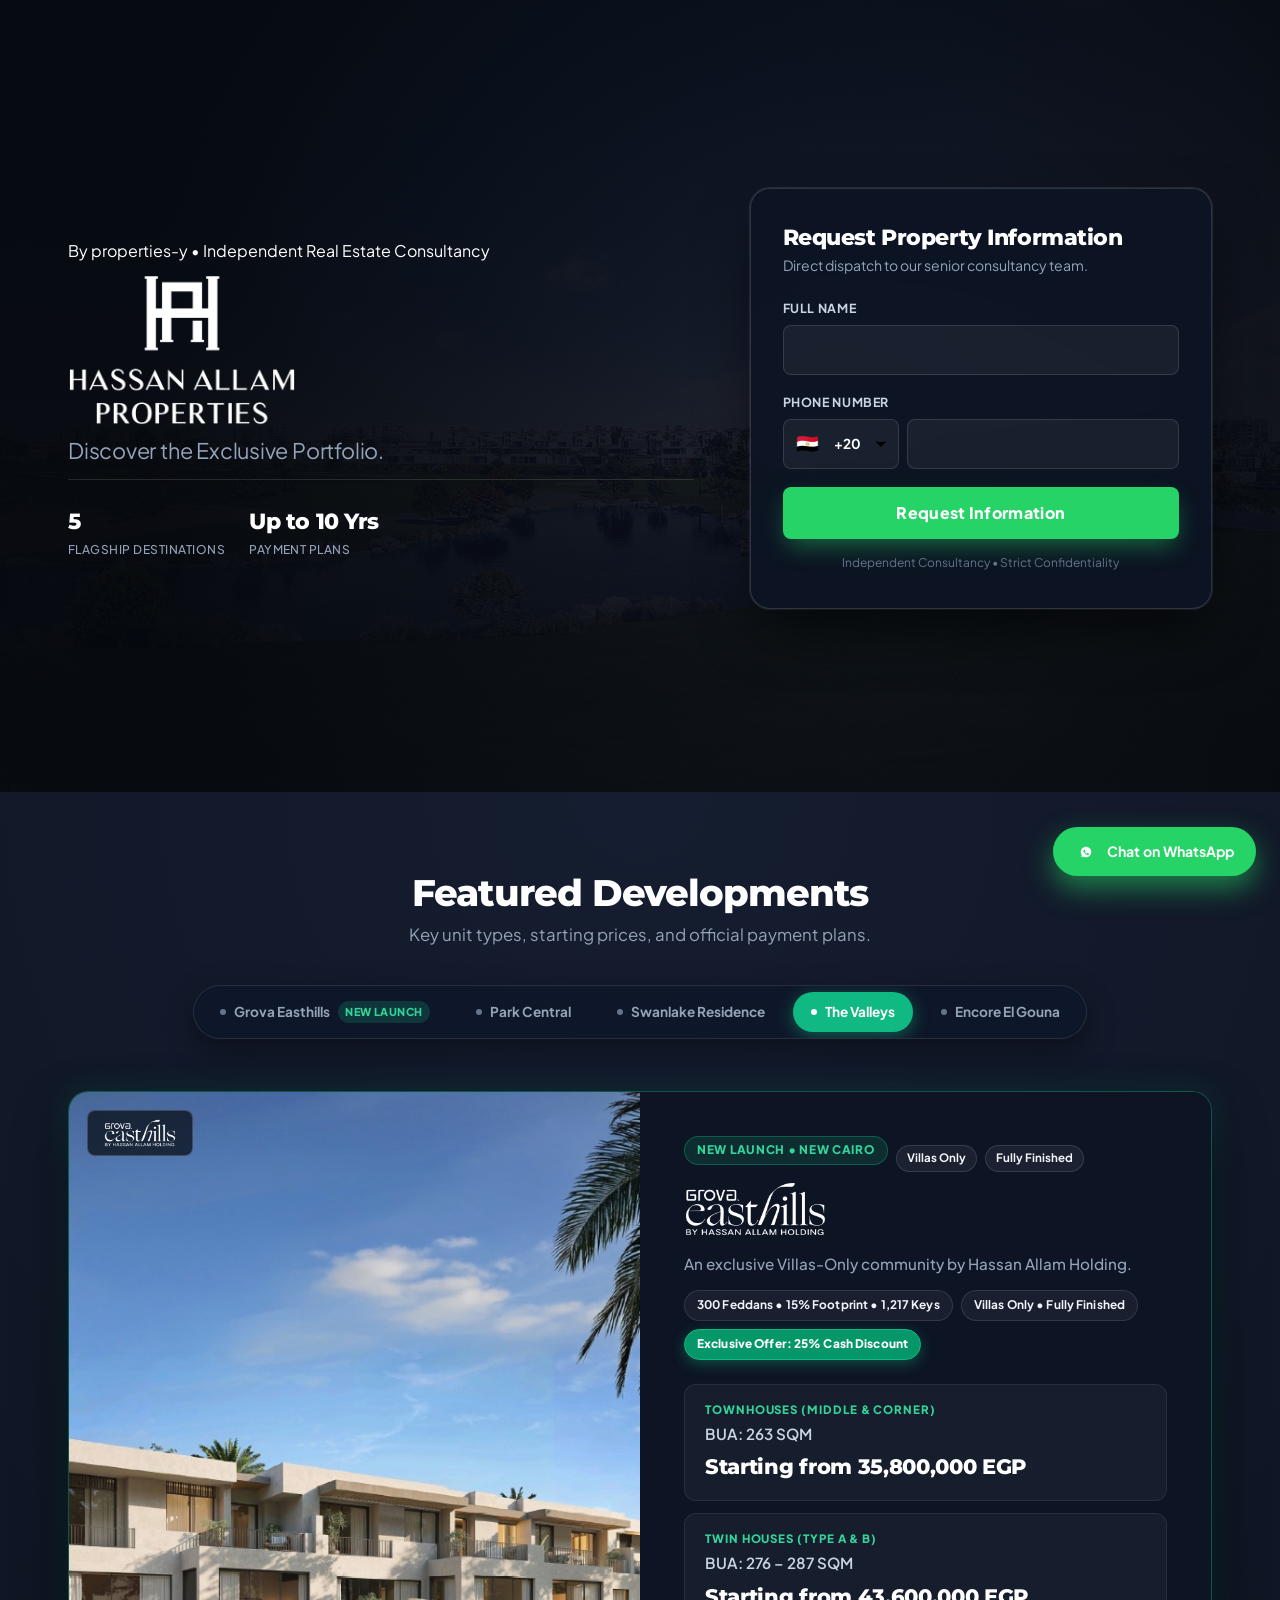
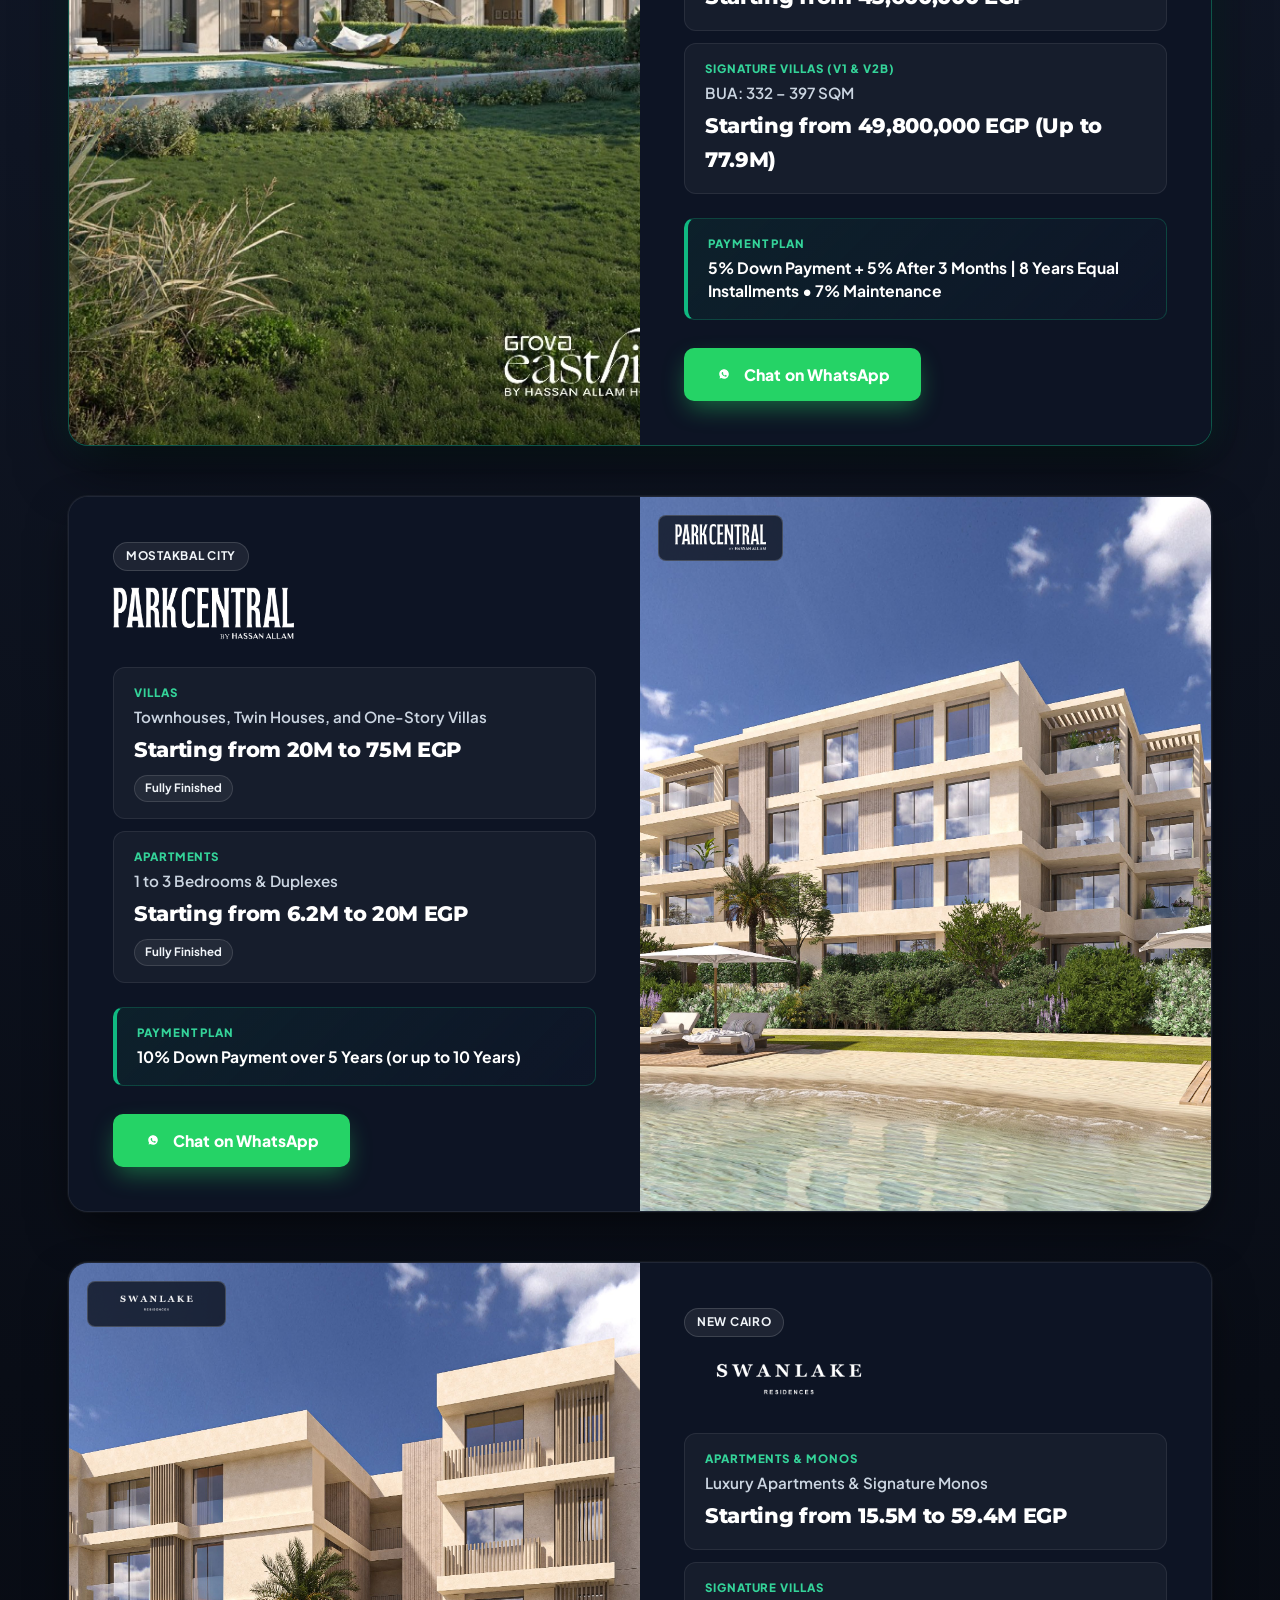
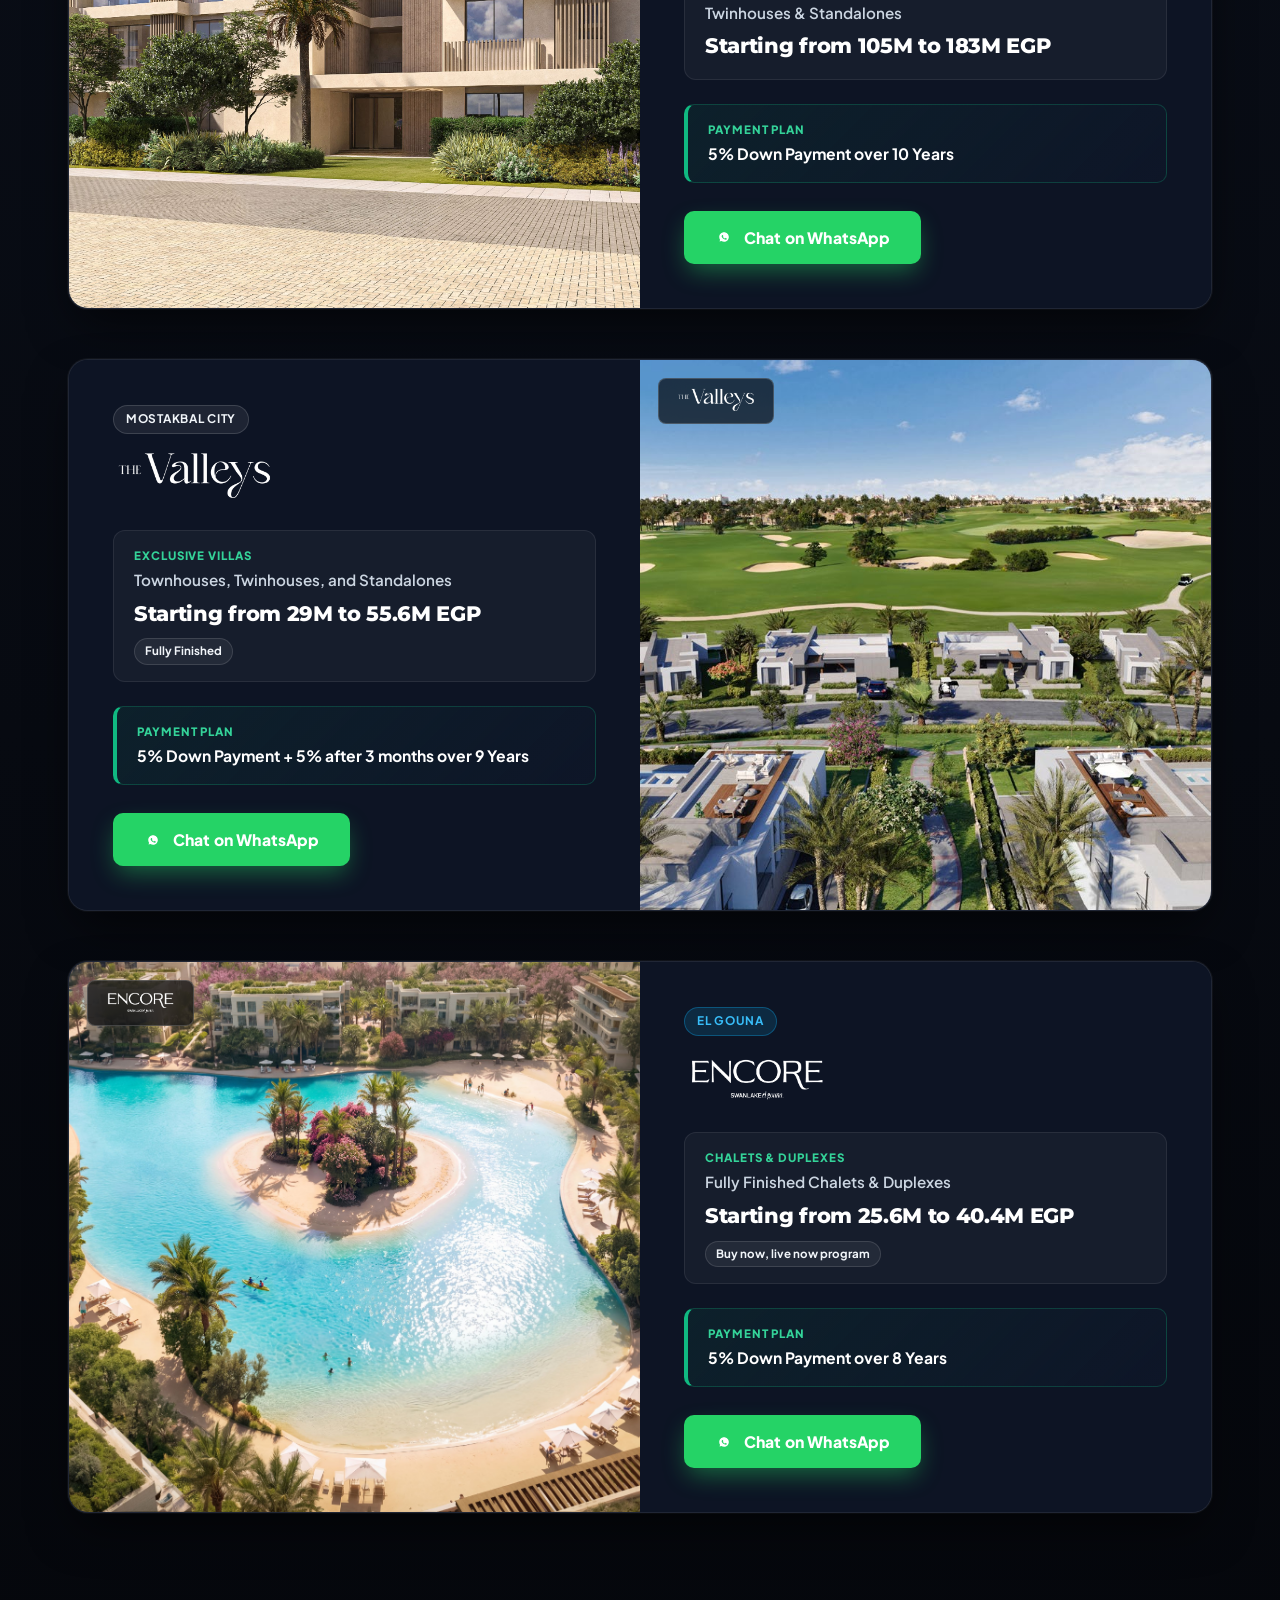
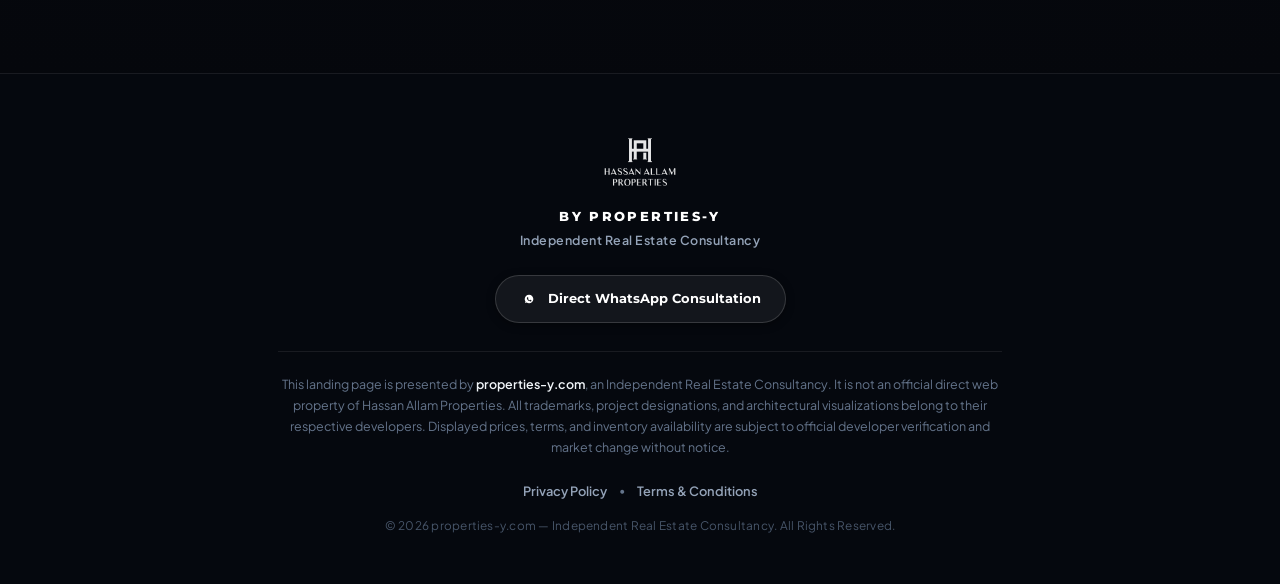
==== commit 92e307be: "feat(design): overhaul aesthetic to Midnight Stealth Ultra-Luxury with deep obsidian theme, glass ca" ====
--- a/hassan-allam/index.html
+++ b/hassan-allam/index.html
@@ -1,4 +1,4 @@
-﻿<!DOCTYPE html>
+<!DOCTYPE html>
 <html lang="en">
 <head>
   <!-- Google Tag Manager & Google Ads Tracking -->
@@ -93,7 +93,7 @@
   <meta name="viewport" content="width=device-width, initial-scale=1.0, maximum-scale=5.0">
   <title>Hassan Allam Properties – Exclusive Portfolio | properties-y.com</title>
   <meta name="description" content="Discover the exclusive Hassan Allam Properties portfolio: Park Central, The Valleys, Swanlake Residence New Cairo, and Encore Swanlake El Gouna. Independent consultancy by properties-y.">
-  <meta name="theme-color" content="#FFFFFF">
+  <meta name="theme-color" content="#05080E">
 
   <!-- Canonical & Open Graph -->
   <link rel="canonical" href="https://properties-y.com/hassan-allam/">
@@ -103,15 +103,15 @@
   <meta property="og:type" content="website">
   <meta property="og:image" content="/images/hassan-allam/hero-hap-cinematic.jpg">
 
-  <link rel="icon" href="data:image/svg+xml,<svg xmlns='http://www.w3.org/2000/svg' viewBox='0 0 100 100'><text y='.9em' font-size='90' fill='%231A202C'>HAP</text></svg>">
+  <link rel="icon" href="data:image/svg+xml,<svg xmlns='http://www.w3.org/2000/svg' viewBox='0 0 100 100'><text y='.9em' font-size='90' fill='%2310B981'>HAP</text></svg>">
 
   <!-- Google Fonts Preconnect & Premium Sans-Serif Fonts (Montserrat & Plus Jakarta Sans) -->
   <link rel="preconnect" href="https://fonts.googleapis.com">
   <link rel="preconnect" href="https://fonts.gstatic.com" crossorigin>
   <link rel="stylesheet" href="https://fonts.googleapis.com/css2?family=Montserrat:wght@400;500;600;700;800;900&family=Plus+Jakarta+Sans:wght@400;500;600;700;800&display=swap">
 
-  <!-- Modern Ultra-Luxury Stylesheet -->
-  <link rel="stylesheet" href="/hassan-allam.css?v=20261123v2">
+  <!-- Midnight Stealth Ultra-Luxury Stylesheet -->
+  <link rel="stylesheet" href="/hassan-allam.css?v=20261123v3_midnight">
 </head>
 <body>
 
--- a/hassan-allam.css
+++ b/hassan-allam.css
@@ -1,52 +1,54 @@
 /* ==========================================================================
-   HASSAN ALLAM PROPERTIES PORTFOLIO — MODERN ULTRA-LUXURY DESIGN
+   HASSAN ALLAM PROPERTIES PORTFOLIO — MIDNIGHT STEALTH LUXURY
    By properties-y.com | Independent Real Estate Consultancy
    Route: /hassan-allam/ strictly under properties-y.com
    Final Live URL: https://properties-y.com/hassan-allam/
 
    AESTHETIC SPECIFICATION:
-   - Modern Ultra-Luxury (Apple sleekness / Aman Resorts aesthetic)
-   - Typography: Premium Geometric & Modern Sans-Serif (Montserrat & Plus Jakarta Sans)
-   - Layout: Immersive, clean, structured, edge-to-edge imagery with sleek white floating cards.
-     Generous breathing room. Absolutely NO messy overlapping elements.
-   - Zero Gold Policy: Crisp pure whites (#FFFFFF), stone greys (#F8F9FA), deep charcoal (#1A202C).
-     NO gold, bronze, or yellow anywhere.
-   - Mobile: 100% thumb-friendly single column, 48px+ green WhatsApp CTAs.
+   - Midnight Stealth Ultra-Luxury Aesthetic (Apple Pro / Aman Resorts prestige)
+   - Deep Obsidian, Midnight Navy, Luminous Glass, and Architectural Slate
+   - High-contrast pure white typography & glowing emerald CTAs
+   - 100% thumb-friendly single column on mobile, zero horizontal scroll
    ========================================================================== */
 
 @import url('https://fonts.googleapis.com/css2?family=Montserrat:wght@400;500;600;700;800;900&family=Plus+Jakarta+Sans:wght@400;500;600;700;800&display=swap');
 
 :root {
-  /* Ultra-Luxury Monochromatic Palette (Strictly ZERO Gold or Yellow) */
-  --bg-white: #FFFFFF;
-  --bg-stone: #F8F9FA;
-  --bg-subtle: #F1F5F9;
-  --bg-card: #FFFFFF;
+  /* Midnight Stealth Palette */
+  --bg-deep-obsidian: #05080E;
+  --bg-midnight: #0A0F1D;
+  --bg-card: #0D1424;
+  --bg-card-elevated: #121B30;
+  --bg-surface-glass: rgba(255, 255, 255, 0.04);
+  --bg-surface-glass-hover: rgba(255, 255, 255, 0.07);
 
   /* Typography Colors */
-  --text-dark: #1A202C;
-  --text-charcoal: #2D3748;
-  --text-slate: #4A5568;
-  --text-muted: #718096;
-  --text-light: #94A3B8;
-
-  /* Architectural Borders */
-  --border-subtle: #E2E8F0;
-  --border-mid: #CBD5E1;
-  --border-dark: #1A202C;
-
-  /* Solid Vibrant Green WhatsApp */
+  --text-pure-white: #FFFFFF;
+  --text-platinum: #F1F5F9;
+  --text-silver: #CBD5E1;
+  --text-slate: #94A3B8;
+  --text-muted: #64748B;
+  --text-dark: #FFFFFF;
+  --text-charcoal: #E2E8F0;
+
+  /* Architectural Glass Borders */
+  --border-subtle: rgba(255, 255, 255, 0.08);
+  --border-mid: rgba(255, 255, 255, 0.15);
+  --border-strong: rgba(255, 255, 255, 0.25);
+  --border-emerald: rgba(16, 185, 129, 0.35);
+
+  /* Vibrant WhatsApp Solid Green */
   --whatsapp-green: #25D366;
   --whatsapp-hover: #20BD5A;
-  --whatsapp-shadow: 0 10px 24px -4px rgba(37, 211, 102, 0.35);
-
-  /* Modern Ultra-Luxury Shadows */
-  --shadow-sm: 0 2px 8px rgba(0, 0, 0, 0.04);
-  --shadow-card: 0 12px 32px -4px rgba(0, 0, 0, 0.06), 0 4px 12px -2px rgba(0, 0, 0, 0.03);
-  --shadow-floating: 0 24px 48px -12px rgba(0, 0, 0, 0.12), 0 8px 16px -4px rgba(0, 0, 0, 0.04);
-  --shadow-modal: 0 32px 64px -16px rgba(0, 0, 0, 0.25);
-
-  /* Premium Sans-Serif Font Stacks */
+  --whatsapp-shadow: 0 12px 30px -4px rgba(37, 211, 102, 0.45);
+
+  /* Atmospheric Shadows */
+  --shadow-sm: 0 4px 12px rgba(0, 0, 0, 0.3);
+  --shadow-card: 0 20px 48px -10px rgba(0, 0, 0, 0.65), 0 0 1px 1px rgba(255, 255, 255, 0.06);
+  --shadow-floating: 0 30px 65px -12px rgba(0, 0, 0, 0.8), 0 0 25px rgba(16, 185, 129, 0.12);
+  --shadow-modal: 0 32px 70px -16px rgba(0, 0, 0, 0.9);
+
+  /* Font Stacks */
   --font-brand: 'Montserrat', -apple-system, BlinkMacSystemFont, 'SF Pro Display', 'Segoe UI', Roboto, sans-serif;
   --font-body: 'Plus Jakarta Sans', -apple-system, BlinkMacSystemFont, 'SF Pro Text', 'Segoe UI', Roboto, sans-serif;
 
@@ -56,7 +58,7 @@
   --radius-md: 14px;
   --radius-lg: 20px;
   --radius-pill: 9999px;
-  --transition: all 0.28s cubic-bezier(0.16, 1, 0.3, 1);
+  --transition: all 0.3s cubic-bezier(0.16, 1, 0.3, 1);
 }
 
 /* Reset & Base */
@@ -70,8 +72,8 @@
   scroll-behavior: smooth;
   -webkit-font-smoothing: antialiased;
   -moz-osx-font-smoothing: grayscale;
-  background-color: var(--bg-white);
-  color: var(--text-dark);
+  background-color: var(--bg-deep-obsidian);
+  color: var(--text-pure-white);
   font-family: var(--font-body);
   overflow-x: hidden !important;
   width: 100%;
@@ -81,8 +83,8 @@
   width: 100%;
   max-width: 100%;
   min-height: 100vh;
-  background-color: var(--bg-white);
-  color: var(--text-dark);
+  background-color: var(--bg-deep-obsidian);
+  color: var(--text-pure-white);
   font-family: var(--font-body);
   overflow-x: hidden !important;
   line-height: 1.6;
@@ -92,7 +94,7 @@
   width: 100%;
   overflow-x: hidden !important;
   position: relative;
-  background-color: var(--bg-white);
+  background-color: var(--bg-deep-obsidian);
 }
 
 .container {
@@ -102,7 +104,7 @@
   padding: 0 28px;
 }
 
-/* Screen Reader Only Utility for Semantic SEO */
+/* Screen Reader Only Utility */
 .sr-only {
   position: absolute;
   width: 1px;
@@ -115,16 +117,16 @@
   border-width: 0;
 }
 
-/* Headings: Sleek Geometric Modern Sans */
+/* Headings */
 h1, h2, h3, h4, h5, h6 {
   font-family: var(--font-brand);
-  color: var(--text-dark);
+  color: var(--text-pure-white);
   font-weight: 700;
   letter-spacing: -0.025em;
   line-height: 1.15;
 }
 
-/* Hero Brand Logo (Replaces Hero Title) */
+/* Hero Brand Logo */
 .hero-brand-logo-wrap {
   margin: 12px 0 10px;
 }
@@ -139,7 +141,7 @@
   display: block;
 }
 
-/* Project Heading Logo (Replaces Project Titles) */
+/* Project Heading Logo */
 .project-logo-wrap {
   margin: 8px 0 16px;
   min-height: 52px;
@@ -148,27 +150,28 @@
 }
 
 .project-heading-logo {
-  max-width: 280px;
+  max-width: 260px;
   width: auto;
-  max-height: 60px;
+  max-height: 56px;
   height: auto;
   object-fit: contain;
   object-position: left center;
   display: block;
-}
-
-/* Visual Image Frame Watermark Overlay */
+  filter: brightness(0) invert(1); /* Pure White Sharp Vector */
+}
+
+/* Visual Image Frame Watermark */
 .visual-logo-watermark {
   position: absolute;
   top: 18px;
   left: 18px;
   z-index: 3;
-  background: rgba(15, 23, 42, 0.55);
-  backdrop-filter: blur(10px);
-  -webkit-backdrop-filter: blur(10px);
+  background: rgba(5, 8, 14, 0.7);
+  backdrop-filter: blur(12px);
+  -webkit-backdrop-filter: blur(12px);
   padding: 8px 16px;
   border-radius: var(--radius-sm);
-  border: 1px solid rgba(255, 255, 255, 0.2);
+  border: 1px solid rgba(255, 255, 255, 0.18);
   display: flex;
   align-items: center;
   pointer-events: none;
@@ -184,26 +187,22 @@
 }
 
 /* ==========================================================================
-   1. SLEEK BRAND BAR / NAVIGATION (DEPRECATED & REMOVED: HERO AT TOP: 0)
+   1. HERO SECTION (STARTS DIRECTLY AT TOP: 0)
    ========================================================================== */
 .hap-navbar {
   display: none !important;
 }
 
-/* ==========================================================================
-   2. IMMERSIVE HERO SECTION WITH SLEEK FLOATING FORM CARD (STARTS DIRECTLY AT TOP: 0)
-   ========================================================================== */
 .hap-hero {
   position: relative;
   min-height: 88vh;
   display: flex;
   align-items: center;
-  background: #0F172A;
+  background: #06090F;
   overflow: hidden;
   padding: 100px 0 95px;
 }
 
-/* Stunning Full-Width Background Image Layer */
 .hero-bg-layer {
   position: absolute;
   top: 0;
@@ -218,7 +217,7 @@
   height: 100%;
   object-fit: cover;
   object-position: center;
-  opacity: 0.45;
+  opacity: 0.38;
   transform: scale(1.02);
   transition: transform 10s ease;
 }
@@ -229,12 +228,7 @@
   left: 0;
   right: 0;
   bottom: 0;
-  background: linear-gradient(
-    135deg,
-    rgba(15, 23, 42, 0.92) 0%,
-    rgba(15, 23, 42, 0.78) 50%,
-    rgba(15, 23, 42, 0.88) 100%
-  );
+  background: radial-gradient(circle at 65% 50%, rgba(10, 15, 29, 0.75) 0%, rgba(5, 8, 14, 0.95) 75%);
   z-index: 2;
 }
 
@@ -247,41 +241,31 @@
   align-items: center;
 }
 
-/* Left Hero Typography */
-.hero-narrative {
-  display: flex;
-  flex-direction: column;
-  gap: 16px;
-}
-
-.hero-badge-pill {
-  font-family: var(--font-body);
+.hero-brand-eyebrow {
   display: inline-flex;
   align-items: center;
   gap: 8px;
-  align-self: flex-start;
-  background: rgba(255, 255, 255, 0.12);
-  backdrop-filter: blur(10px);
-  -webkit-backdrop-filter: blur(10px);
-  border: 1px solid rgba(255, 255, 255, 0.2);
-  color: #FFFFFF;
-  font-size: 0.76rem;
-  font-weight: 600;
-  letter-spacing: 0.08em;
+  font-family: var(--font-body);
+  font-size: 0.8rem;
+  font-weight: 700;
   text-transform: uppercase;
-  padding: 6px 16px;
+  letter-spacing: 0.14em;
+  color: #34D399;
+  background: rgba(16, 185, 129, 0.12);
+  border: 1px solid rgba(16, 185, 129, 0.28);
+  padding: 5px 14px;
   border-radius: var(--radius-pill);
-}
-
-.hero-badge-dot {
-  width: 7px;
-  height: 7px;
+  margin-bottom: 8px;
+}
+
+.hero-pulse-dot {
+  width: 6px;
+  height: 6px;
   border-radius: 50%;
   background-color: var(--whatsapp-green);
   box-shadow: 0 0 10px var(--whatsapp-green);
 }
 
-/* Hero Title: Sleek, Bold, Expensive-Looking */
 .hero-title {
   font-family: var(--font-brand);
   font-size: clamp(2.6rem, 5vw, 4.2rem);
@@ -291,12 +275,11 @@
   line-height: 1.08;
 }
 
-/* Hero Subtitle */
 .hero-subtitle {
   font-family: var(--font-body);
   font-size: 1.35rem;
   font-weight: 400;
-  color: rgba(255, 255, 255, 0.88);
+  color: var(--text-slate);
   line-height: 1.45;
   letter-spacing: -0.01em;
 }
@@ -306,7 +289,7 @@
   gap: 24px;
   margin-top: 12px;
   padding-top: 24px;
-  border-top: 1px solid rgba(255, 255, 255, 0.16);
+  border-top: 1px solid rgba(255, 255, 255, 0.12);
 }
 
 .trust-item {
@@ -325,20 +308,24 @@
 .trust-lbl {
   font-family: var(--font-body);
   font-size: 0.75rem;
-  color: rgba(255, 255, 255, 0.65);
+  color: var(--text-slate);
   font-weight: 500;
   text-transform: uppercase;
   letter-spacing: 0.04em;
   margin-top: 2px;
 }
 
-/* Sleek Floating White Lead Capture Form Card */
+/* ==========================================================================
+   2. FROSTED MIDNIGHT GLASS LEAD CAPTURE CARD
+   ========================================================================== */
 .lead-card-floating {
-  background: #FFFFFF;
+  background: rgba(13, 20, 36, 0.9);
+  backdrop-filter: blur(24px);
+  -webkit-backdrop-filter: blur(24px);
   border-radius: var(--radius-lg);
   padding: 36px 32px;
-  box-shadow: var(--shadow-floating);
-  border: 1px solid rgba(255, 255, 255, 0.4);
+  box-shadow: 0 25px 60px -12px rgba(0, 0, 0, 0.75), 0 0 1px 1px rgba(255, 255, 255, 0.12);
+  border: 1px solid rgba(255, 255, 255, 0.14);
 }
 
 .card-heading {
@@ -349,14 +336,14 @@
   font-family: var(--font-brand);
   font-size: 1.35rem;
   font-weight: 800;
-  color: var(--text-dark);
+  color: #FFFFFF;
   letter-spacing: -0.02em;
 }
 
 .card-heading p {
   font-family: var(--font-body);
   font-size: 0.88rem;
-  color: var(--text-muted);
+  color: var(--text-slate);
   margin-top: 4px;
 }
 
@@ -371,7 +358,7 @@
   font-weight: 700;
   text-transform: uppercase;
   letter-spacing: 0.05em;
-  color: var(--text-charcoal);
+  color: var(--text-silver);
   margin-bottom: 6px;
 }
 
@@ -381,18 +368,22 @@
   height: 50px;
   padding: 0 16px;
   font-size: 0.95rem;
-  color: var(--text-dark);
-  background: var(--bg-stone);
-  border: 1px solid var(--border-subtle);
+  color: #FFFFFF;
+  background: rgba(255, 255, 255, 0.05);
+  border: 1px solid rgba(255, 255, 255, 0.12);
   border-radius: var(--radius-sm);
   transition: var(--transition);
   outline: none;
 }
 
 .field-input:focus {
-  background: #FFFFFF;
-  border-color: var(--border-dark);
-  box-shadow: 0 0 0 3px rgba(26, 32, 44, 0.08);
+  background: rgba(255, 255, 255, 0.09);
+  border-color: #10B981;
+  box-shadow: 0 0 0 3px rgba(16, 185, 129, 0.2);
+}
+
+.field-input::placeholder {
+  color: var(--text-muted);
 }
 
 /* Split Phone Field Layout */
@@ -408,8 +399,8 @@
   padding: 0 12px;
   width: 116px;
   min-width: 116px;
-  background: var(--bg-stone);
-  border: 1px solid var(--border-subtle);
+  background: rgba(255, 255, 255, 0.05);
+  border: 1px solid rgba(255, 255, 255, 0.12);
   border-radius: var(--radius-sm);
   display: flex;
   align-items: center;
@@ -421,8 +412,8 @@
 
 .country-selector-btn:hover,
 .country-selector-btn[aria-expanded="true"] {
-  border-color: var(--border-dark);
-  background: #FFFFFF;
+  border-color: #10B981;
+  background: rgba(255, 255, 255, 0.09);
 }
 
 .flag-icon {
@@ -434,7 +425,18 @@
   font-family: var(--font-body);
   font-size: 0.85rem;
   font-weight: 700;
-  color: var(--text-dark);
+  color: #FFFFFF;
+}
+
+.country-arrow-icon {
+  width: 12px;
+  height: 12px;
+  fill: var(--text-slate);
+  transition: transform 0.2s ease;
+}
+
+.country-selector-btn[aria-expanded="true"] .country-arrow-icon {
+  transform: rotate(180deg);
 }
 
 .phone-main-input {
@@ -448,11 +450,11 @@
   top: calc(100% + 6px);
   left: 0;
   width: 280px;
-  background: #FFFFFF;
-  border: 1px solid var(--border-subtle);
+  background: #0E1626;
+  border: 1px solid rgba(255, 255, 255, 0.15);
   border-radius: var(--radius-md);
-  box-shadow: var(--shadow-modal);
-  z-index: 60;
+  box-shadow: 0 20px 50px rgba(0, 0, 0, 0.8);
+  z-index: 100;
   overflow: hidden;
 }
 
@@ -460,114 +462,107 @@
   display: block;
 }
 
-.country-filter-wrap {
+.country-search-wrap {
   padding: 10px;
-  background: var(--bg-stone);
-  border-bottom: 1px solid var(--border-subtle);
-}
-
-.country-filter-input {
-  font-family: var(--font-body);
+  border-bottom: 1px solid rgba(255, 255, 255, 0.1);
+}
+
+.country-search-input {
   width: 100%;
-  height: 36px;
+  height: 38px;
   padding: 0 12px;
-  font-size: 0.84rem;
-  border: 1px solid var(--border-subtle);
-  border-radius: var(--radius-sm);
+  background: rgba(255, 255, 255, 0.08);
+  border: 1px solid rgba(255, 255, 255, 0.15);
+  border-radius: 6px;
+  color: #FFFFFF;
+  font-size: 0.85rem;
   outline: none;
-  background: #FFFFFF;
-}
-
-.country-filter-input:focus {
-  border-color: var(--border-dark);
-}
-
-.country-items-scroll {
+}
+
+.country-search-input:focus {
+  border-color: #10B981;
+}
+
+.country-options-list {
   max-height: 220px;
   overflow-y: auto;
-}
-
-.country-item-btn {
+  list-style: none;
+  padding: 4px 0;
+}
+
+.country-option-item {
   display: flex;
   align-items: center;
   gap: 10px;
-  padding: 10px 14px;
+  padding: 8px 14px;
   cursor: pointer;
-  transition: var(--transition);
-  font-size: 0.85rem;
-}
-
-.country-item-btn:hover,
-.country-item-btn.is-active {
-  background-color: var(--bg-stone);
-}
-
-.c-name {
-  font-family: var(--font-body);
+  color: #E2E8F0;
+  font-size: 0.88rem;
+  transition: background 0.15s ease;
+}
+
+.country-option-item:hover,
+.country-option-item.is-selected {
+  background: rgba(255, 255, 255, 0.08);
+}
+
+.opt-flag {
+  font-size: 1.1rem;
+}
+
+.opt-name {
   flex: 1;
-  color: var(--text-dark);
-  font-weight: 500;
-}
-
-.c-dial {
-  font-family: var(--font-body);
-  color: var(--text-muted);
+  white-space: nowrap;
+  overflow: hidden;
+  text-overflow: ellipsis;
+}
+
+.opt-dial {
+  font-size: 0.8rem;
+  color: #34D399;
   font-weight: 700;
-  font-size: 0.82rem;
-}
-
-/* Solid Green Submit Button */
+}
+
 .btn-submit-action {
   font-family: var(--font-body);
   width: 100%;
-  min-height: 50px;
+  height: 52px;
   background-color: var(--whatsapp-green);
   color: #FFFFFF;
   border: none;
   border-radius: var(--radius-sm);
-  font-size: 0.95rem;
-  font-weight: 700;
+  font-size: 1rem;
+  font-weight: 800;
   letter-spacing: 0.02em;
   cursor: pointer;
+  box-shadow: 0 10px 24px -4px rgba(37, 211, 102, 0.45);
   transition: var(--transition);
   display: flex;
   align-items: center;
   justify-content: center;
-  box-shadow: var(--whatsapp-shadow);
-  margin-top: 14px;
+  margin-top: 10px;
 }
 
 .btn-submit-action:hover {
   background-color: var(--whatsapp-hover);
   transform: translateY(-1px);
-  box-shadow: 0 12px 28px -4px rgba(37, 211, 102, 0.45);
-}
-
-.btn-submit-action:disabled {
-  opacity: 0.7;
-  cursor: not-allowed;
-  transform: none;
+  box-shadow: 0 14px 28px -4px rgba(37, 211, 102, 0.6);
 }
 
 .card-privacy-notice {
   font-family: var(--font-body);
-  font-size: 0.74rem;
+  font-size: 0.75rem;
   color: var(--text-muted);
   text-align: center;
   margin-top: 14px;
-  letter-spacing: 0.02em;
 }
 
 /* ==========================================================================
-   3. MODERN ULTRA-LUXURY PROJECT SHOWCASES (4 SECTIONS ONLY)
-   - Edge-to-edge high-quality imagery with sleek white floating cards
-   - Generous breathing room (padding/margins)
-   - Absolutely NO messy overlapping elements
-   - Essentials ONLY: Property type, price, payment plan
+   3. MODERN ULTRA-LUXURY PROJECT SHOWCASE SECTION (MIDNIGHT STEALTH)
    ========================================================================== */
 .portfolio-showcase-section {
-  padding: 70px 0 100px;
-  background: linear-gradient(180deg, #F8FAFC 0%, #FFFFFF 25%, #F8FAFC 100%);
+  padding: 80px 0 110px;
+  background: radial-gradient(circle at 50% 0%, #151D30 0%, #090D16 55%, #05070C 100%);
   position: relative;
 }
 
@@ -579,22 +574,22 @@
 
 .portfolio-header-block h2 {
   font-family: var(--font-brand);
-  font-size: 2.2rem;
-  font-weight: 800;
-  color: var(--text-dark);
+  font-size: 2.3rem;
+  font-weight: 800;
+  color: #FFFFFF;
   letter-spacing: -0.03em;
 }
 
 .portfolio-header-block p {
   font-family: var(--font-body);
   font-size: 1.05rem;
-  color: var(--text-muted);
+  color: var(--text-slate);
   margin-top: 8px;
 }
 
 /* Portfolio Quick Navigation Chips */
 .portfolio-nav-bar {
-  margin: 0 auto 48px;
+  margin: 0 auto 52px;
   display: flex;
   justify-content: center;
   width: 100%;
@@ -604,11 +599,13 @@
   display: inline-flex;
   align-items: center;
   gap: 10px;
-  background: #FFFFFF;
+  background: rgba(15, 23, 42, 0.85);
+  backdrop-filter: blur(16px);
+  -webkit-backdrop-filter: blur(16px);
   padding: 6px 8px;
   border-radius: 100px;
-  border: 1px solid var(--border-subtle);
-  box-shadow: 0 4px 20px -2px rgba(15, 23, 42, 0.06);
+  border: 1px solid rgba(255, 255, 255, 0.1);
+  box-shadow: 0 10px 30px rgba(0, 0, 0, 0.4);
   max-width: 100%;
   overflow-x: auto;
   scrollbar-width: none;
@@ -635,65 +632,65 @@
 }
 
 .portfolio-nav-chip:hover {
-  color: var(--text-dark);
-  background: #F1F5F9;
+  color: #FFFFFF;
+  background: rgba(255, 255, 255, 0.08);
 }
 
 .portfolio-nav-chip.active {
-  background: var(--text-dark);
-  color: #FFFFFF;
-  box-shadow: 0 4px 14px -2px rgba(26, 32, 44, 0.35);
+  background: #10B981;
+  color: #FFFFFF;
+  box-shadow: 0 4px 18px rgba(16, 185, 129, 0.45);
 }
 
 .chip-dot {
   width: 6px;
   height: 6px;
   border-radius: 50%;
-  background: #94A3B8;
+  background: #64748B;
   transition: background 0.2s ease;
 }
 
 .portfolio-nav-chip.active .chip-dot {
-  background: var(--whatsapp-green);
+  background: #FFFFFF;
 }
 
 .nav-chip-badge {
   font-size: 0.68rem;
   padding: 2px 7px;
   border-radius: 100px;
-  background: #ECFDF5;
-  color: #065F46;
+  background: rgba(16, 185, 129, 0.2);
+  color: #34D399;
   font-weight: 800;
   letter-spacing: 0.04em;
   text-transform: uppercase;
 }
 
 .portfolio-nav-chip.active .nav-chip-badge {
-  background: #065F46;
-  color: #ECFDF5;
-}
-
-/* Project Master Container */
+  background: rgba(255, 255, 255, 0.25);
+  color: #FFFFFF;
+}
+
+/* Project Master Monolith Container */
 .project-showcase-card {
-  background: #FFFFFF;
+  background: var(--bg-card);
   border-radius: 20px;
-  border: 1px solid rgba(15, 23, 42, 0.08);
+  border: 1px solid rgba(255, 255, 255, 0.08);
   overflow: hidden;
-  box-shadow: 0 10px 30px -10px rgba(15, 23, 42, 0.06), 0 1px 3px rgba(15, 23, 42, 0.04);
-  margin-bottom: 48px;
+  box-shadow: var(--shadow-card);
+  margin-bottom: 50px;
   transition: all 0.35s cubic-bezier(0.16, 1, 0.3, 1);
   scroll-margin-top: 30px;
 }
 
 .project-showcase-card:hover {
   transform: translateY(-4px);
-  box-shadow: 0 24px 48px -12px rgba(15, 23, 42, 0.12), 0 2px 6px rgba(15, 23, 42, 0.04);
-  border-color: rgba(15, 23, 42, 0.14);
+  box-shadow: var(--shadow-floating);
+  border-color: rgba(16, 185, 129, 0.35);
 }
 
 .project-card-featured {
-  border: 1.5px solid rgba(15, 23, 42, 0.14);
-  box-shadow: 0 16px 40px -8px rgba(15, 23, 42, 0.09), 0 2px 6px rgba(15, 23, 42, 0.04);
+  border: 1.5px solid rgba(16, 185, 129, 0.4);
+  box-shadow: 0 24px 60px -10px rgba(0, 0, 0, 0.7), 0 0 30px rgba(16, 185, 129, 0.15);
 }
 
 .project-showcase-grid {
@@ -721,7 +718,7 @@
 .project-visual-frame {
   position: relative;
   min-height: 480px;
-  background-color: #0F172A;
+  background-color: #06090F;
   overflow: hidden;
 }
 
@@ -735,16 +732,16 @@
 }
 
 .project-showcase-card:hover .project-visual-frame img {
-  transform: scale(1.03);
-}
-
-/* Sleek Floating White Content Card */
+  transform: scale(1.04);
+}
+
+/* Sleek Obsidian Content Card */
 .project-detail-panel {
   padding: 44px 44px;
   display: flex;
   flex-direction: column;
   justify-content: space-between;
-  background: #FFFFFF;
+  background: var(--bg-card);
 }
 
 .panel-header {
@@ -759,32 +756,32 @@
   font-weight: 700;
   text-transform: uppercase;
   letter-spacing: 0.06em;
-  color: var(--text-dark);
-  background: #F1F5F9;
-  border: 1px solid var(--border-subtle);
+  color: var(--text-platinum);
+  background: rgba(255, 255, 255, 0.07);
+  border: 1px solid rgba(255, 255, 255, 0.14);
   border-radius: 100px;
   padding: 4px 12px;
   margin-bottom: 8px;
 }
 
 .location-pill.location-pill-launch {
-  background: #ECFDF5;
-  color: #065F46;
-  border-color: #A7F3D0;
+  background: rgba(16, 185, 129, 0.15);
+  color: #34D399;
+  border-color: rgba(16, 185, 129, 0.35);
   font-weight: 800;
 }
 
 .location-pill.location-pill-gouna {
-  background: #F0F9FF;
-  color: #0369A1;
-  border-color: #BAE6FD;
+  background: rgba(14, 165, 233, 0.15);
+  color: #38BDF8;
+  border-color: rgba(14, 165, 233, 0.35);
 }
 
 .project-heading {
   font-family: var(--font-brand);
   font-size: 1.85rem;
   font-weight: 800;
-  color: var(--text-dark);
+  color: #FFFFFF;
   letter-spacing: -0.025em;
 }
 
@@ -801,7 +798,7 @@
   font-family: var(--font-body);
   font-size: 0.95rem;
   font-weight: 500;
-  color: var(--text-muted);
+  color: var(--text-slate);
   margin: 6px 0 14px;
   line-height: 1.5;
 }
@@ -820,9 +817,9 @@
   align-items: center;
   font-size: 0.74rem;
   font-weight: 700;
-  color: var(--text-charcoal);
-  background: var(--bg-stone);
-  border: 1px solid var(--border-subtle);
+  color: var(--text-platinum);
+  background: rgba(255, 255, 255, 0.05);
+  border: 1px solid rgba(255, 255, 255, 0.1);
   padding: 5px 12px;
   border-radius: var(--radius-pill);
   letter-spacing: 0.01em;
@@ -830,12 +827,13 @@
 
 .highlight-pill.highlight-pill-discount {
   color: #FFFFFF;
-  background: #065F46;
-  border: 1px solid #065F46;
-  font-weight: 800;
-}
-
-/* Essential Specs Grid */
+  background: #059669;
+  border: 1px solid #10B981;
+  box-shadow: 0 4px 14px rgba(16, 185, 129, 0.35);
+  font-weight: 800;
+}
+
+/* Essential Specs Glass Grid */
 .specs-overview-grid {
   display: grid;
   grid-template-columns: 1fr;
@@ -844,17 +842,17 @@
 }
 
 .spec-tile {
-  background: #F8FAFC;
-  border: 1px solid #E2E8F0;
+  background: var(--bg-surface-glass);
+  border: 1px solid var(--border-subtle);
   border-radius: 12px;
   padding: 16px 20px;
   transition: var(--transition);
 }
 
 .spec-tile:hover {
-  background: #FFFFFF;
-  border-color: #CBD5E1;
-  box-shadow: 0 4px 14px -3px rgba(15, 23, 42, 0.06);
+  background: var(--bg-surface-glass-hover);
+  border-color: rgba(255, 255, 255, 0.18);
+  box-shadow: 0 6px 18px rgba(0, 0, 0, 0.4);
 }
 
 .spec-tag {
@@ -863,7 +861,7 @@
   font-weight: 800;
   text-transform: uppercase;
   letter-spacing: 0.08em;
-  color: #64748B;
+  color: #34D399;
   margin-bottom: 4px;
 }
 
@@ -871,15 +869,15 @@
   font-family: var(--font-body);
   font-size: 0.95rem;
   font-weight: 600;
-  color: #1E293B;
+  color: var(--text-silver);
   line-height: 1.4;
 }
 
 .spec-price-range {
   font-family: var(--font-brand);
-  font-size: 1.25rem;
-  font-weight: 800;
-  color: var(--text-dark);
+  font-size: 1.32rem;
+  font-weight: 800;
+  color: #FFFFFF;
   letter-spacing: -0.015em;
   margin-top: 6px;
 }
@@ -887,11 +885,11 @@
 .spec-badge {
   font-family: var(--font-body);
   display: inline-block;
-  font-size: 0.74rem;
+  font-size: 0.72rem;
   font-weight: 700;
-  color: var(--text-slate);
-  background: #FFFFFF;
-  border: 1px solid var(--border-subtle);
+  color: var(--text-platinum);
+  background: rgba(255, 255, 255, 0.06);
+  border: 1px solid rgba(255, 255, 255, 0.12);
   padding: 3px 10px;
   border-radius: var(--radius-pill);
   margin-top: 8px;
@@ -899,9 +897,9 @@
 
 /* Sleek Payment Plan Strip */
 .payment-terms-box {
-  background: linear-gradient(135deg, #F8FAFC 0%, #F1F5F9 100%);
-  border: 1px solid #E2E8F0;
-  border-left: 4px solid var(--text-dark);
+  background: linear-gradient(135deg, rgba(16, 185, 129, 0.08) 0%, rgba(15, 23, 42, 0.6) 100%);
+  border: 1px solid rgba(16, 185, 129, 0.25);
+  border-left: 4px solid #10B981;
   border-radius: 10px;
   padding: 16px 20px;
   margin-bottom: 28px;
@@ -913,7 +911,7 @@
   font-weight: 800;
   text-transform: uppercase;
   letter-spacing: 0.08em;
-  color: #64748B;
+  color: #34D399;
   display: block;
   margin-bottom: 4px;
 }
@@ -922,7 +920,7 @@
   font-family: var(--font-body);
   font-size: 0.98rem;
   font-weight: 700;
-  color: var(--text-dark);
+  color: #FFFFFF;
   line-height: 1.45;
 }
 
@@ -933,16 +931,16 @@
   align-items: center;
   justify-content: center;
   gap: 10px;
-  min-height: 50px;
+  min-height: 52px;
   background-color: var(--whatsapp-green);
   color: #FFFFFF;
   text-decoration: none;
-  font-size: 0.95rem;
-  font-weight: 700;
+  font-size: 0.98rem;
+  font-weight: 800;
   letter-spacing: 0.01em;
-  padding: 14px 28px;
-  border-radius: var(--radius-sm);
-  box-shadow: var(--whatsapp-shadow);
+  padding: 14px 30px;
+  border-radius: 10px;
+  box-shadow: 0 10px 25px -4px rgba(37, 211, 102, 0.45);
   transition: var(--transition);
   align-self: flex-start;
 }
@@ -951,7 +949,7 @@
   background-color: var(--whatsapp-hover);
   color: #FFFFFF;
   transform: translateY(-2px);
-  box-shadow: 0 14px 30px -4px rgba(37, 211, 102, 0.45);
+  box-shadow: 0 16px 36px -4px rgba(37, 211, 102, 0.6);
 }
 
 .btn-whatsapp-chat svg {
@@ -964,8 +962,8 @@
    4. ULTRA-LUXURY EDITORIAL FOOTER & COMPLIANCE
    ========================================================================== */
 .hap-footer {
-  background-color: #F8F9FA;
-  border-top: 1px solid var(--border-subtle);
+  background-color: #05080E;
+  border-top: 1px solid rgba(255, 255, 255, 0.08);
   padding: 64px 0 48px;
 }
 
@@ -984,7 +982,8 @@
   max-height: 48px;
   object-fit: contain;
   margin-bottom: 20px;
-  opacity: 0.85;
+  filter: brightness(0) invert(1);
+  opacity: 0.9;
 }
 
 .footer-signature-bar {
@@ -993,7 +992,7 @@
   font-weight: 800;
   text-transform: uppercase;
   letter-spacing: 0.18em;
-  color: var(--text-dark);
+  color: #FFFFFF;
   margin-bottom: 4px;
 }
 
@@ -1001,7 +1000,7 @@
   font-family: var(--font-body);
   font-size: 0.78rem;
   font-weight: 600;
-  color: var(--text-muted);
+  color: var(--text-slate);
   letter-spacing: 0.04em;
   margin-bottom: 24px;
 }
@@ -1011,9 +1010,9 @@
   align-items: center;
   justify-content: center;
   gap: 10px;
-  background: #FFFFFF;
-  color: var(--text-dark);
-  border: 1px solid #E2E8F0;
+  background: rgba(255, 255, 255, 0.06);
+  color: #FFFFFF;
+  border: 1px solid rgba(255, 255, 255, 0.15);
   padding: 12px 24px;
   border-radius: var(--radius-pill);
   font-family: var(--font-brand);
@@ -1021,7 +1020,7 @@
   font-weight: 700;
   text-decoration: none;
   transition: var(--transition);
-  box-shadow: 0 2px 8px rgba(0, 0, 0, 0.04);
+  box-shadow: 0 2px 8px rgba(0, 0, 0, 0.4);
   margin-bottom: 28px;
 }
 
@@ -1030,7 +1029,7 @@
   color: #FFFFFF;
   border-color: var(--whatsapp-green);
   transform: translateY(-2px);
-  box-shadow: 0 6px 18px rgba(37, 211, 102, 0.25);
+  box-shadow: 0 6px 18px rgba(37, 211, 102, 0.4);
 }
 
 .footer-btn-wa-icon {
@@ -1043,15 +1042,15 @@
 .footer-compliance-text {
   font-family: var(--font-body);
   font-size: 0.78rem;
-  color: #718096;
+  color: var(--text-muted);
   line-height: 1.7;
   margin: 0 0 22px;
   padding: 22px 0 0;
-  border-top: 1px solid #E2E8F0;
+  border-top: 1px solid rgba(255, 255, 255, 0.08);
 }
 
 .footer-compliance-text strong {
-  color: var(--text-dark);
+  color: var(--text-platinum);
   font-weight: 600;
 }
 
@@ -1067,25 +1066,25 @@
   font-family: var(--font-body);
   font-size: 0.8rem;
   font-weight: 600;
-  color: var(--text-muted);
+  color: var(--text-slate);
   text-decoration: none;
   transition: var(--transition);
 }
 
 .footer-legal-links a:hover {
-  color: var(--text-dark);
+  color: #FFFFFF;
   text-decoration: underline;
 }
 
 .footer-legal-sep {
-  color: #CBD5E0;
+  color: var(--text-muted);
   font-size: 0.75rem;
 }
 
 .footer-copyright-line {
   font-family: var(--font-body);
   font-size: 0.74rem;
-  color: #A0AEC0;
+  color: #475569;
   letter-spacing: 0.02em;
 }
 
@@ -1106,7 +1105,7 @@
   text-decoration: none;
   padding: 13px 22px;
   border-radius: var(--radius-pill);
-  box-shadow: 0 12px 28px rgba(37, 211, 102, 0.45);
+  box-shadow: 0 12px 28px rgba(37, 211, 102, 0.55);
   font-size: 0.88rem;
   font-weight: 700;
   transition: var(--transition);
@@ -1134,9 +1133,9 @@
   left: 0;
   right: 0;
   bottom: 0;
-  background: rgba(15, 23, 42, 0.75);
-  backdrop-filter: blur(8px);
-  -webkit-backdrop-filter: blur(8px);
+  background: rgba(3, 7, 18, 0.88);
+  backdrop-filter: blur(14px);
+  -webkit-backdrop-filter: blur(14px);
   z-index: 2000;
   align-items: center;
   justify-content: center;
@@ -1148,14 +1147,14 @@
 }
 
 .modal-dialog-card {
-  background: #FFFFFF;
+  background: #0E1626;
   border-radius: var(--radius-lg);
   max-width: 500px;
   width: 100%;
   padding: 40px 32px;
   box-shadow: var(--shadow-modal);
   text-align: center;
-  border: 1px solid var(--border-subtle);
+  border: 1px solid rgba(255, 255, 255, 0.15);
   position: relative;
 }
 
@@ -1163,12 +1162,13 @@
   width: 60px;
   height: 60px;
   margin: 0 auto 18px;
-  background: #E8F8EE;
-  color: var(--whatsapp-green);
+  background: rgba(16, 185, 129, 0.18);
+  color: #34D399;
   border-radius: 50%;
   display: flex;
   align-items: center;
   justify-content: center;
+  border: 1px solid rgba(16, 185, 129, 0.35);
 }
 
 .modal-success-icon svg {
@@ -1180,7 +1180,7 @@
   font-family: var(--font-brand);
   font-size: 1.55rem;
   font-weight: 800;
-  color: var(--text-dark);
+  color: #FFFFFF;
   letter-spacing: -0.02em;
   margin-bottom: 14px;
 }
@@ -1195,7 +1195,7 @@
 
 .modal-body-text strong {
   font-family: var(--font-brand);
-  color: var(--text-dark);
+  color: #FFFFFF;
   font-weight: 700;
 }
 
@@ -1206,15 +1206,15 @@
   justify-content: center;
   gap: 10px;
   width: 100%;
-  min-height: 50px;
+  min-height: 52px;
   background-color: var(--whatsapp-green);
   color: #FFFFFF;
   text-decoration: none;
   font-size: 0.95rem;
-  font-weight: 700;
+  font-weight: 800;
   letter-spacing: 0.02em;
   border-radius: var(--radius-sm);
-  box-shadow: var(--whatsapp-shadow);
+  box-shadow: 0 10px 25px -4px rgba(37, 211, 102, 0.45);
   transition: var(--transition);
   margin-bottom: 14px;
 }
@@ -1234,7 +1234,7 @@
   font-family: var(--font-body);
   background: none;
   border: none;
-  color: var(--text-muted);
+  color: var(--text-slate);
   font-size: 0.88rem;
   text-decoration: underline;
   cursor: pointer;
@@ -1243,15 +1243,11 @@
 }
 
 .btn-modal-dismiss:hover {
-  color: var(--text-dark);
+  color: #FFFFFF;
 }
 
 /* ==========================================================================
    7. STRICT MOBILE-VIEW OPTIMIZATION (< 768px)
-   - 100% thumb-friendly single-column layout
-   - Essentials ONLY: Property type, price, payment plan
-   - Global overflow-x: hidden
-   - Full-width, solid Green WhatsApp buttons (min 48px tap height)
    ========================================================================== */
 @media (max-width: 960px) {
   .hero-content-grid {
@@ -1280,6 +1276,7 @@
   html, body, .hap-page-wrapper {
     overflow-x: hidden !important;
     width: 100% !important;
+    background-color: #05080E !important;
   }
 
   .container {
@@ -1323,6 +1320,7 @@
 
   .portfolio-showcase-section {
     padding: 44px 0 60px;
+    background: #05080E;
   }
 
   .portfolio-header-block {
@@ -1346,7 +1344,8 @@
     width: 100%;
     overflow-x: auto;
     -webkit-overflow-scrolling: touch;
-    box-shadow: 0 2px 10px rgba(0, 0, 0, 0.04);
+    box-shadow: 0 4px 16px rgba(0, 0, 0, 0.4);
+    background: rgba(15, 23, 42, 0.95);
   }
 
   .portfolio-nav-chip {
@@ -1359,6 +1358,7 @@
     border-radius: 16px;
     margin-bottom: 24px;
     scroll-margin-top: 20px;
+    background: var(--bg-card);
   }
 
   .project-visual-frame {
@@ -1372,6 +1372,7 @@
   .project-detail-panel {
     order: 2 !important;
     padding: 20px 16px !important;
+    background: var(--bg-card) !important;
   }
 
   .hero-brand-logo {
@@ -1434,7 +1435,7 @@
   }
 
   .spec-price-range {
-    font-size: 1.12rem;
+    font-size: 1.18rem;
   }
 
   .payment-terms-box {
@@ -1458,10 +1459,11 @@
     background-color: var(--whatsapp-green) !important;
     color: #FFFFFF !important;
     font-size: 0.95rem !important;
-    font-weight: 700 !important;
+    font-weight: 800 !important;
     padding: 13px 18px !important;
     border-radius: 10px !important;
     box-sizing: border-box !important;
+    box-shadow: 0 10px 25px -4px rgba(37, 211, 102, 0.45) !important;
   }
 
   .floating-whatsapp-widget {
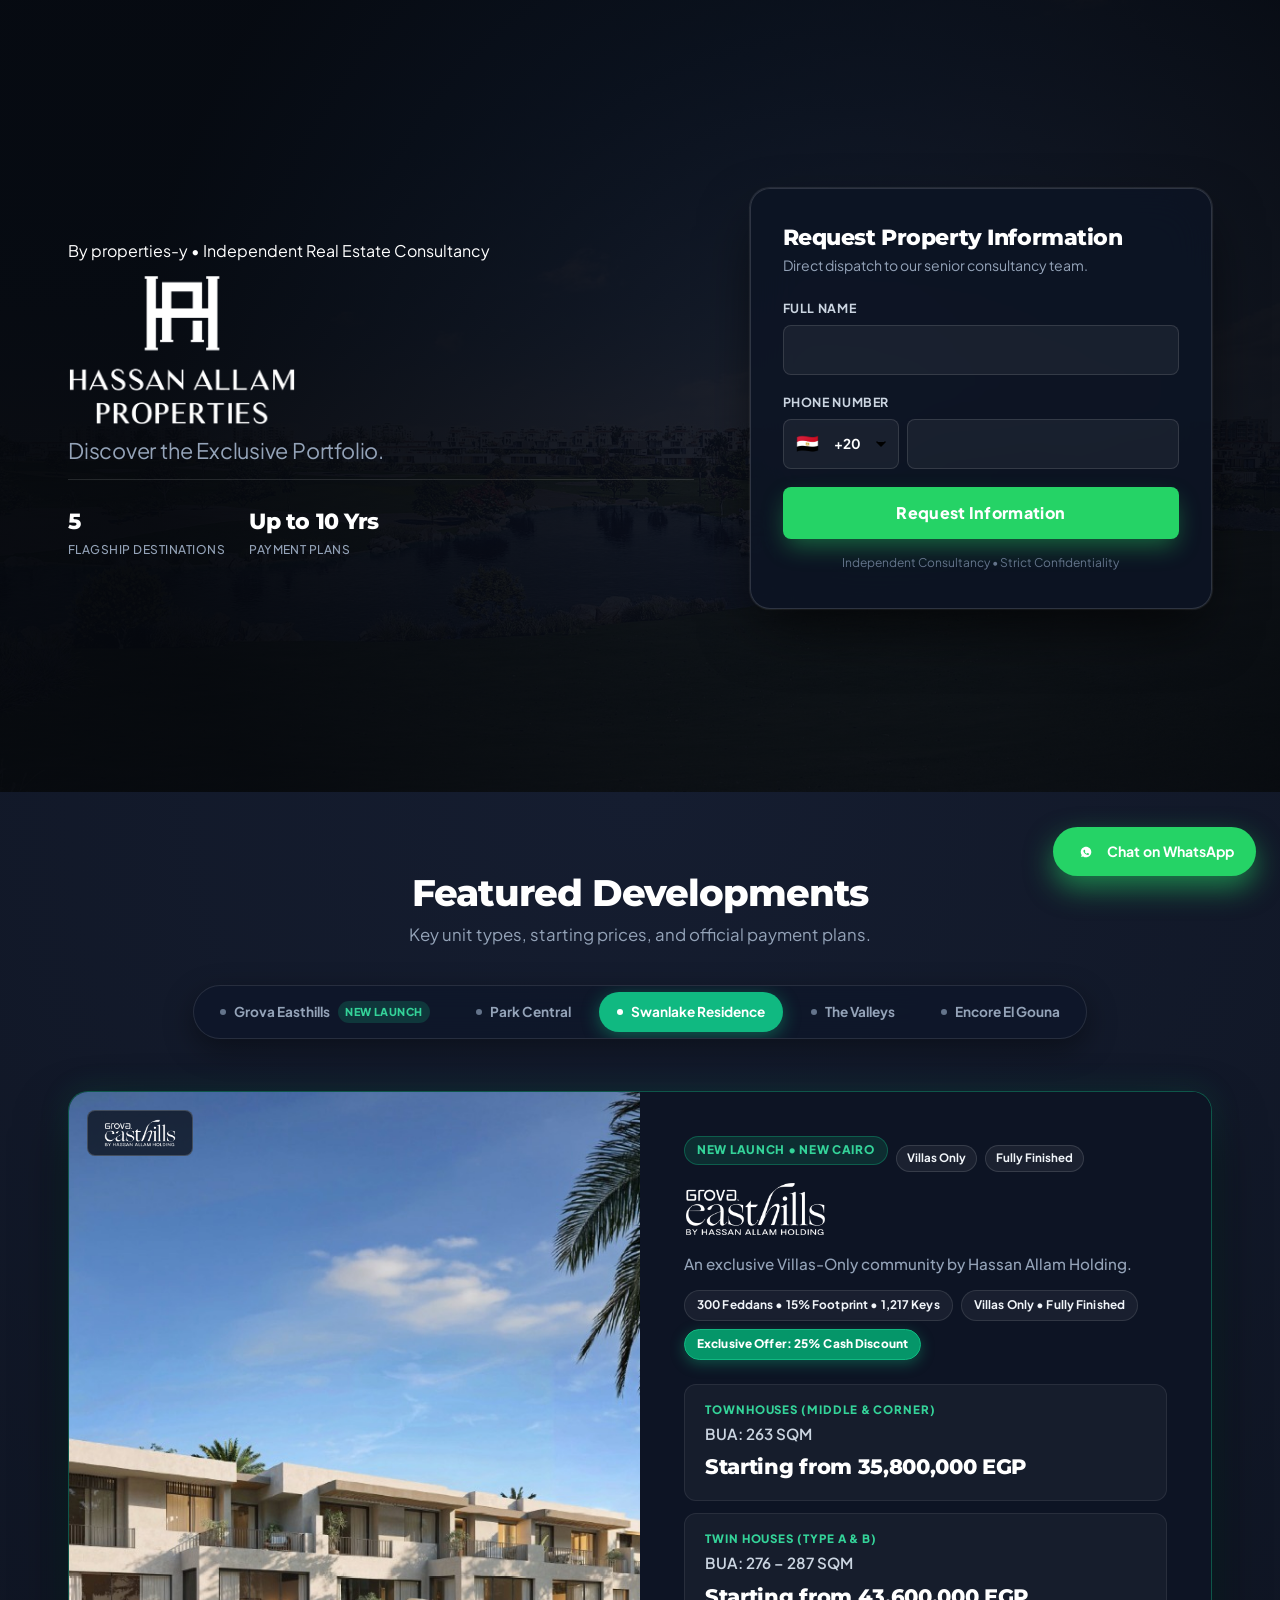
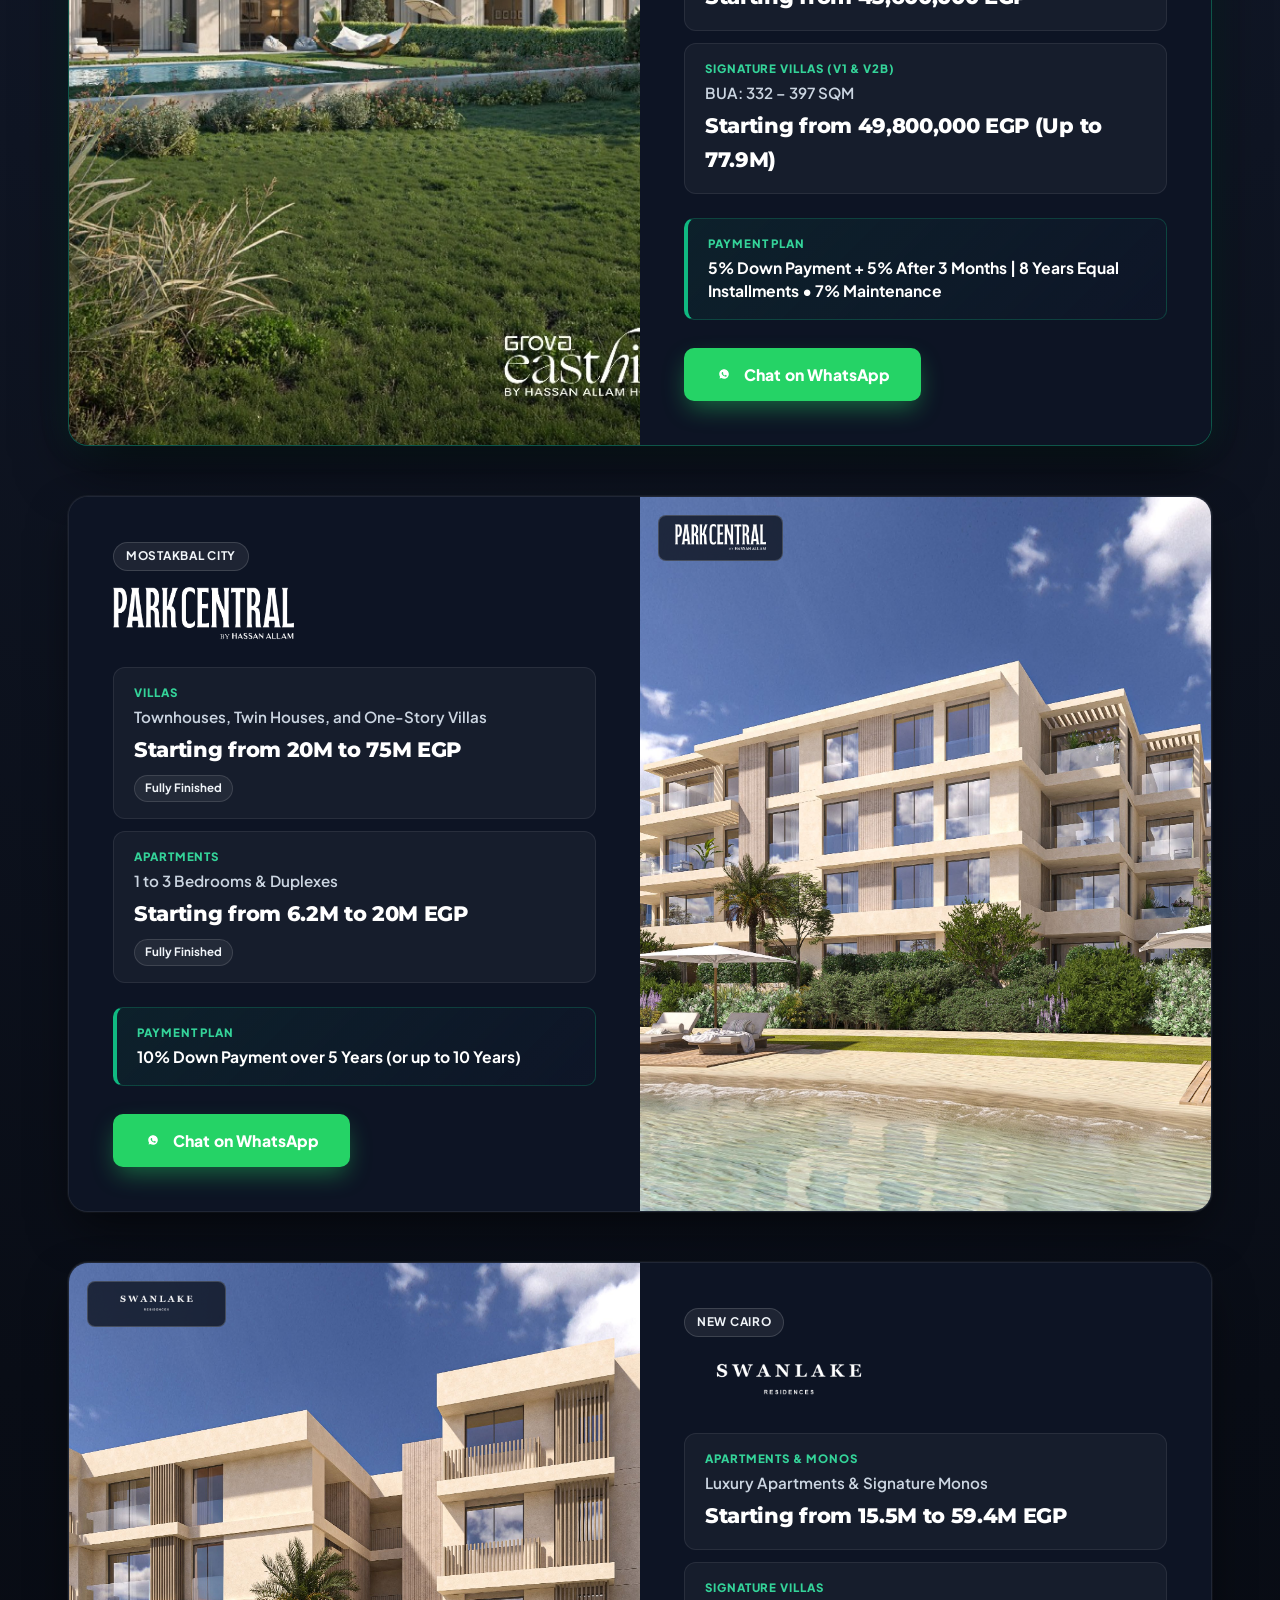
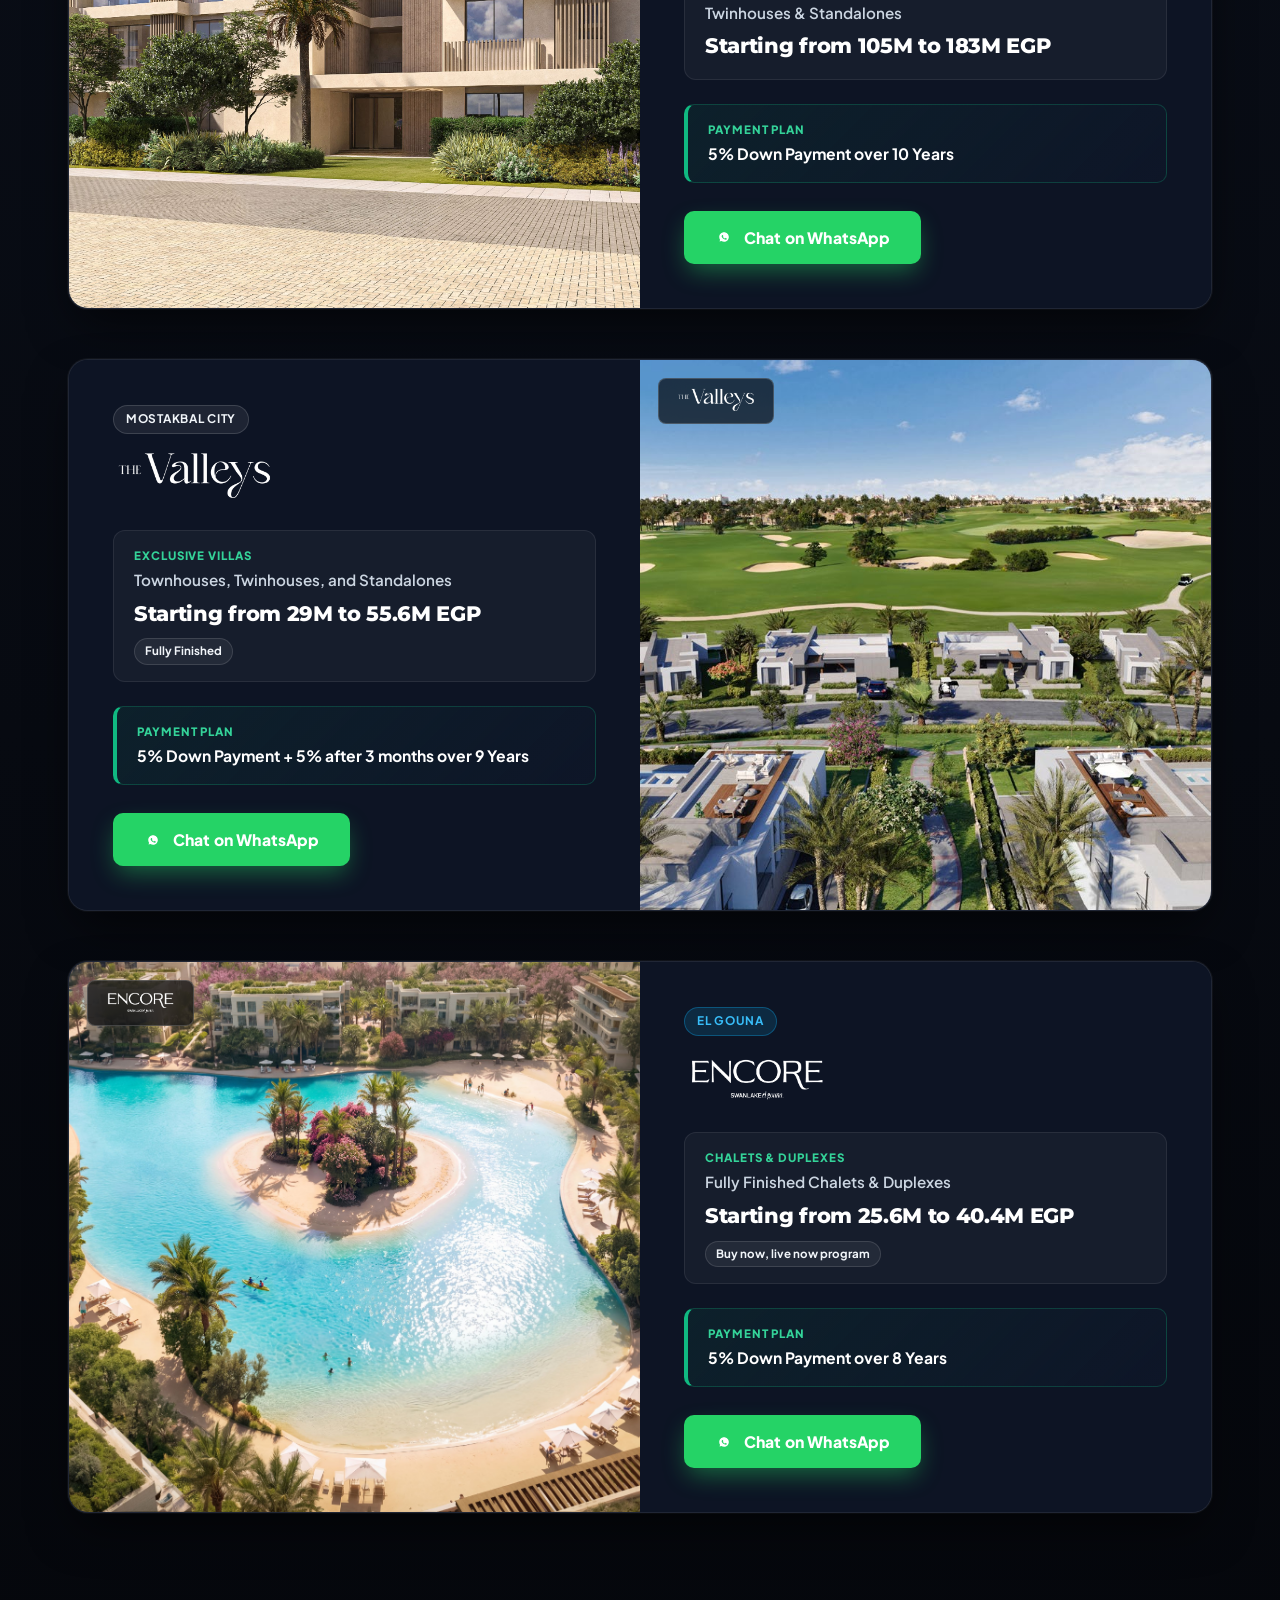
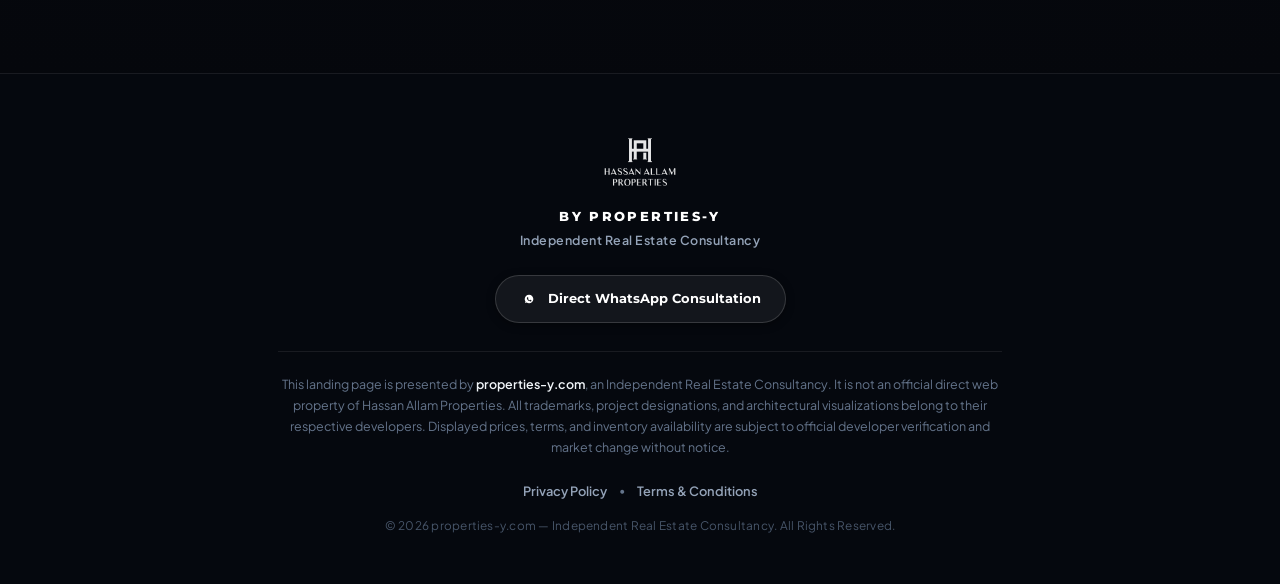
==== commit d9c62e96: "fix(scroll): replace chip.scrollIntoView with safe container horizontal scroll to stop page jumping" ====
--- a/hassan-allam/index.html
+++ b/hassan-allam/index.html
@@ -724,6 +724,6 @@
   </div>
 
   <!-- Interactive Logic -->
-  <script src="/hassan-allam.js"></script>
+  <script src="/hassan-allam.js?v=20261123v4_fixscroll"></script>
 </body>
 </html>
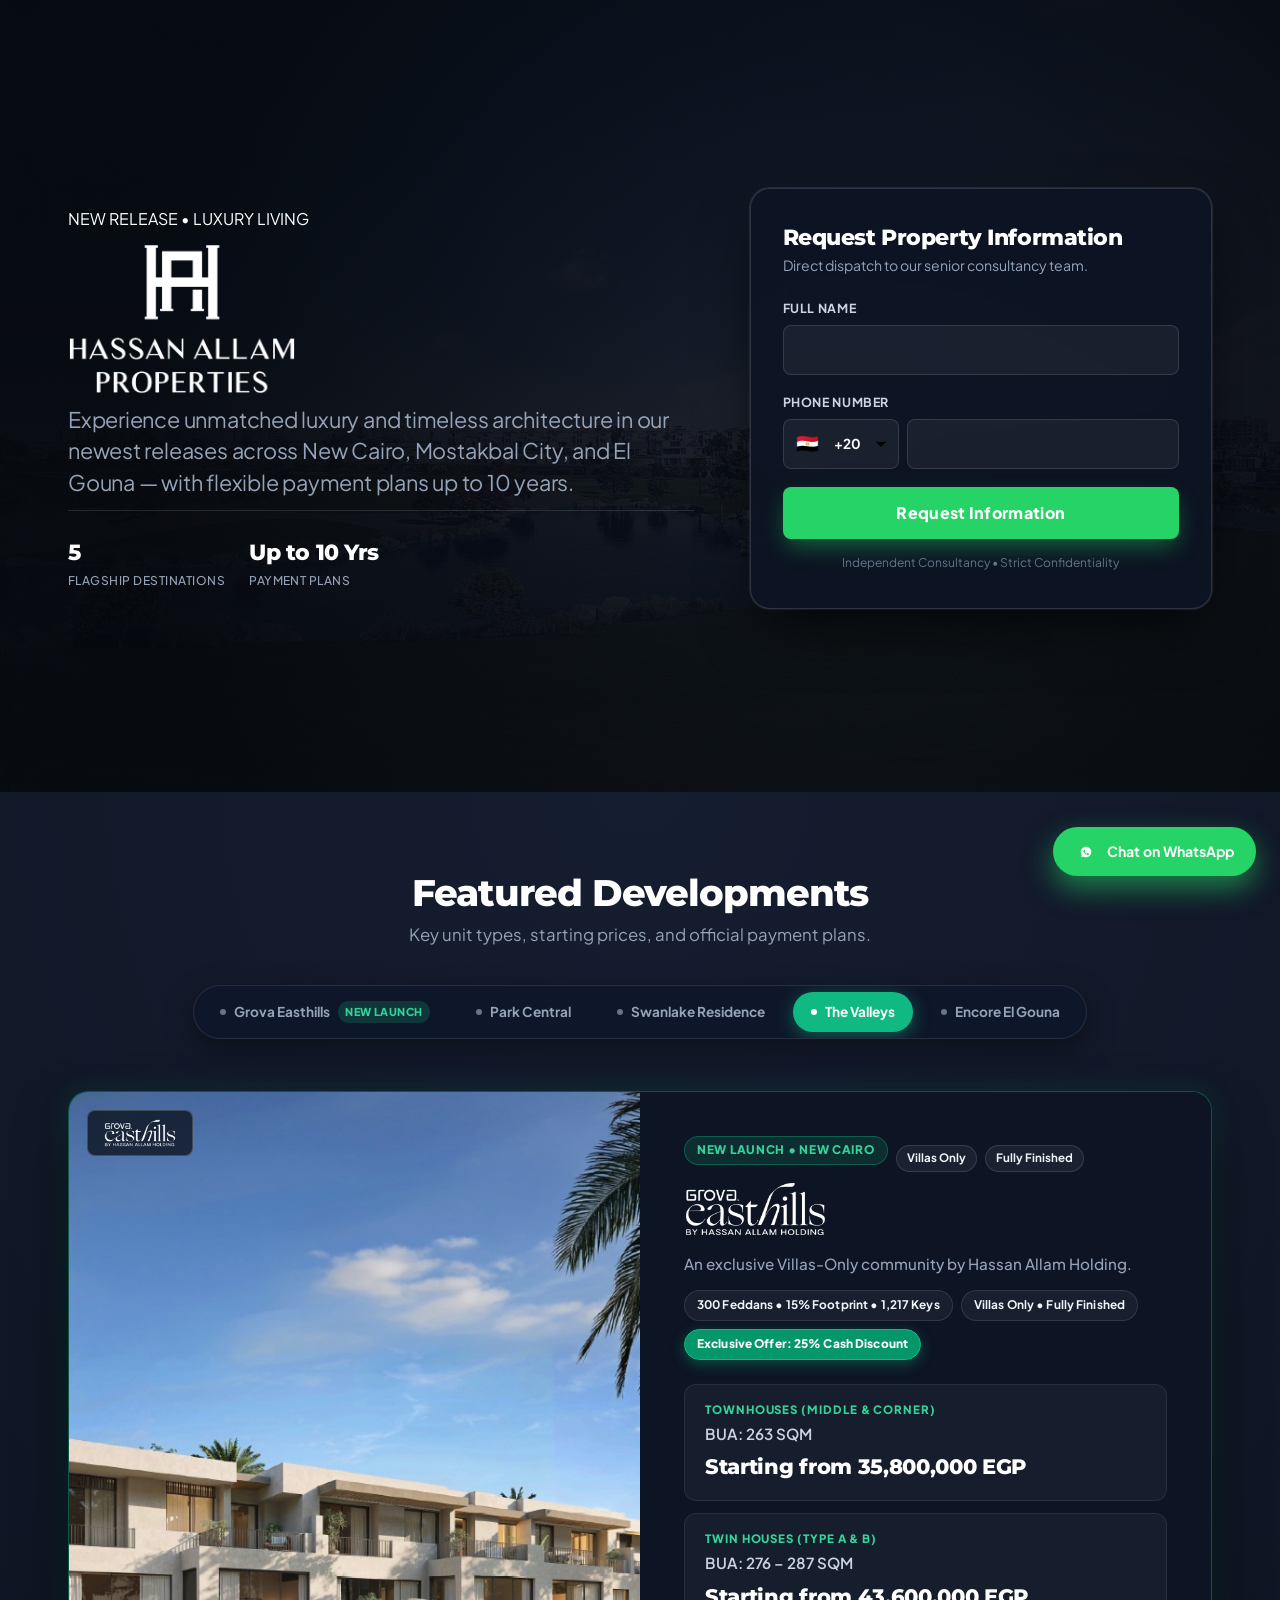
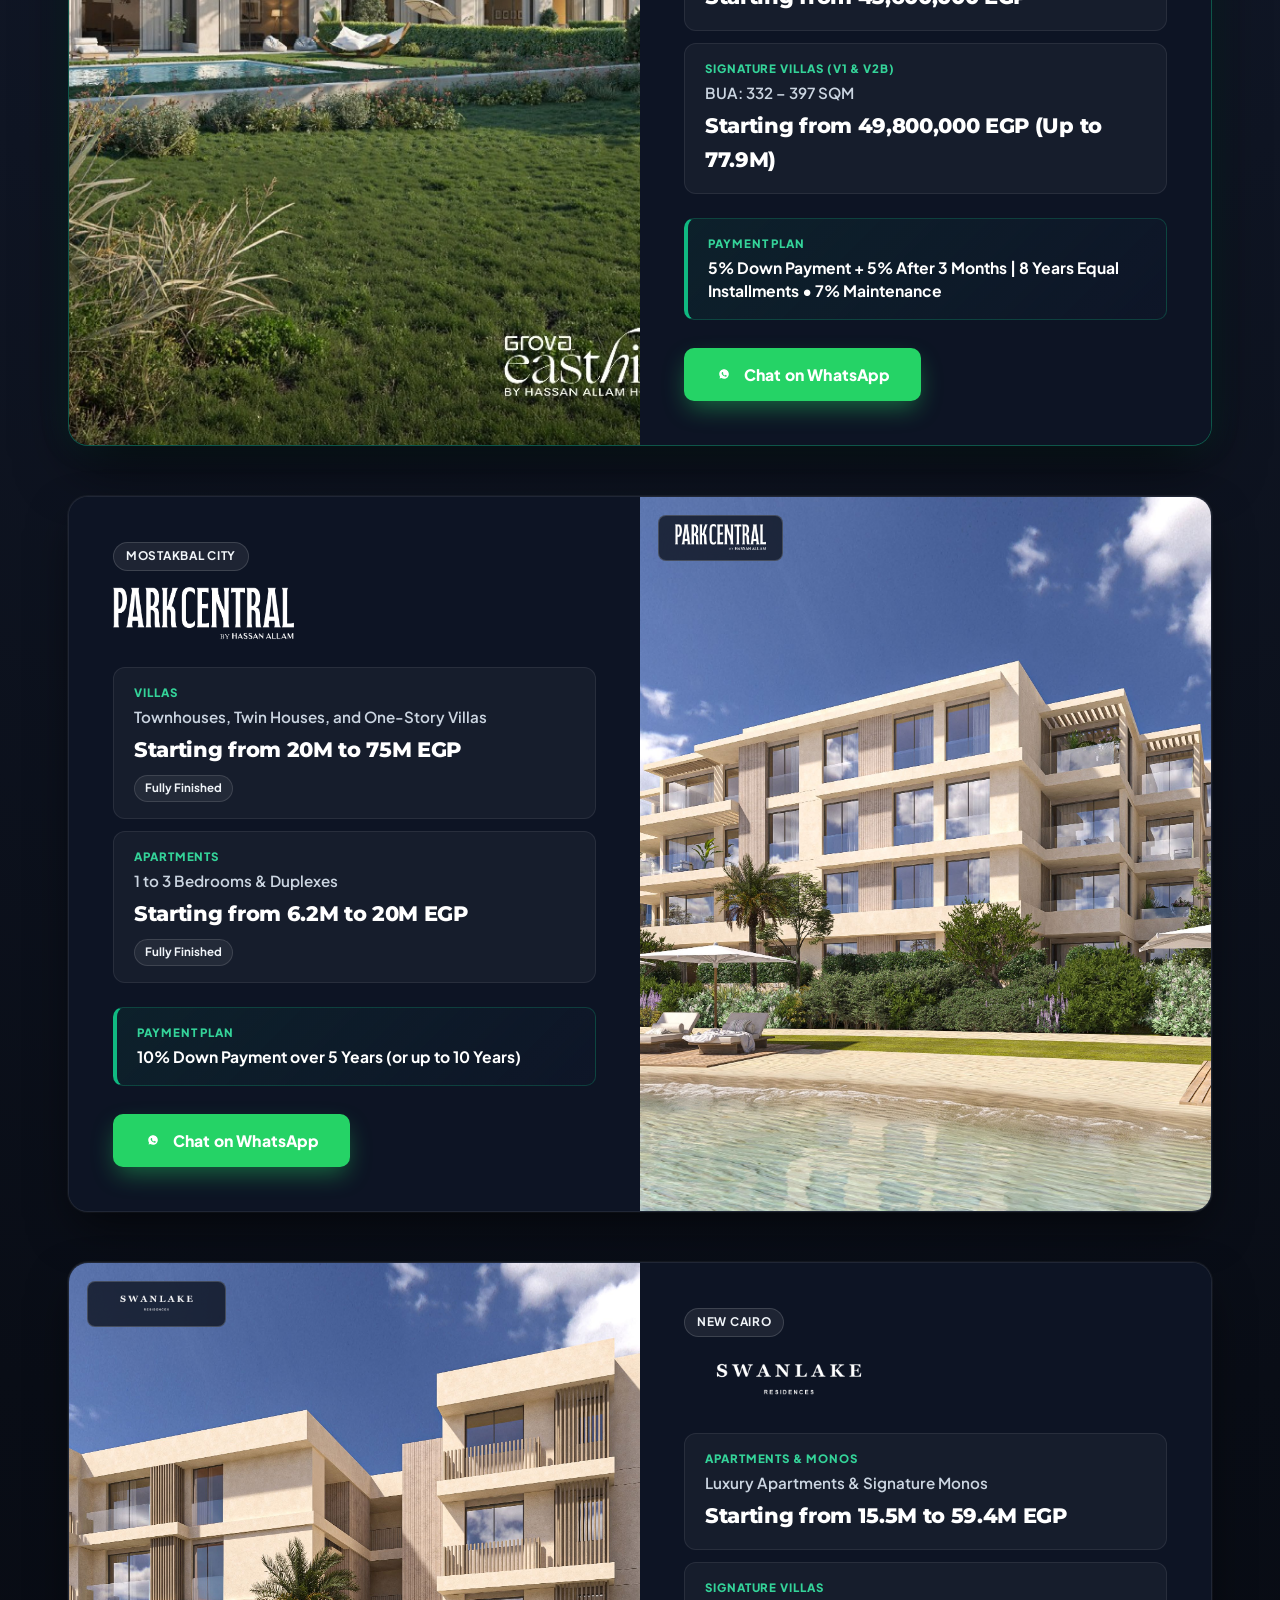
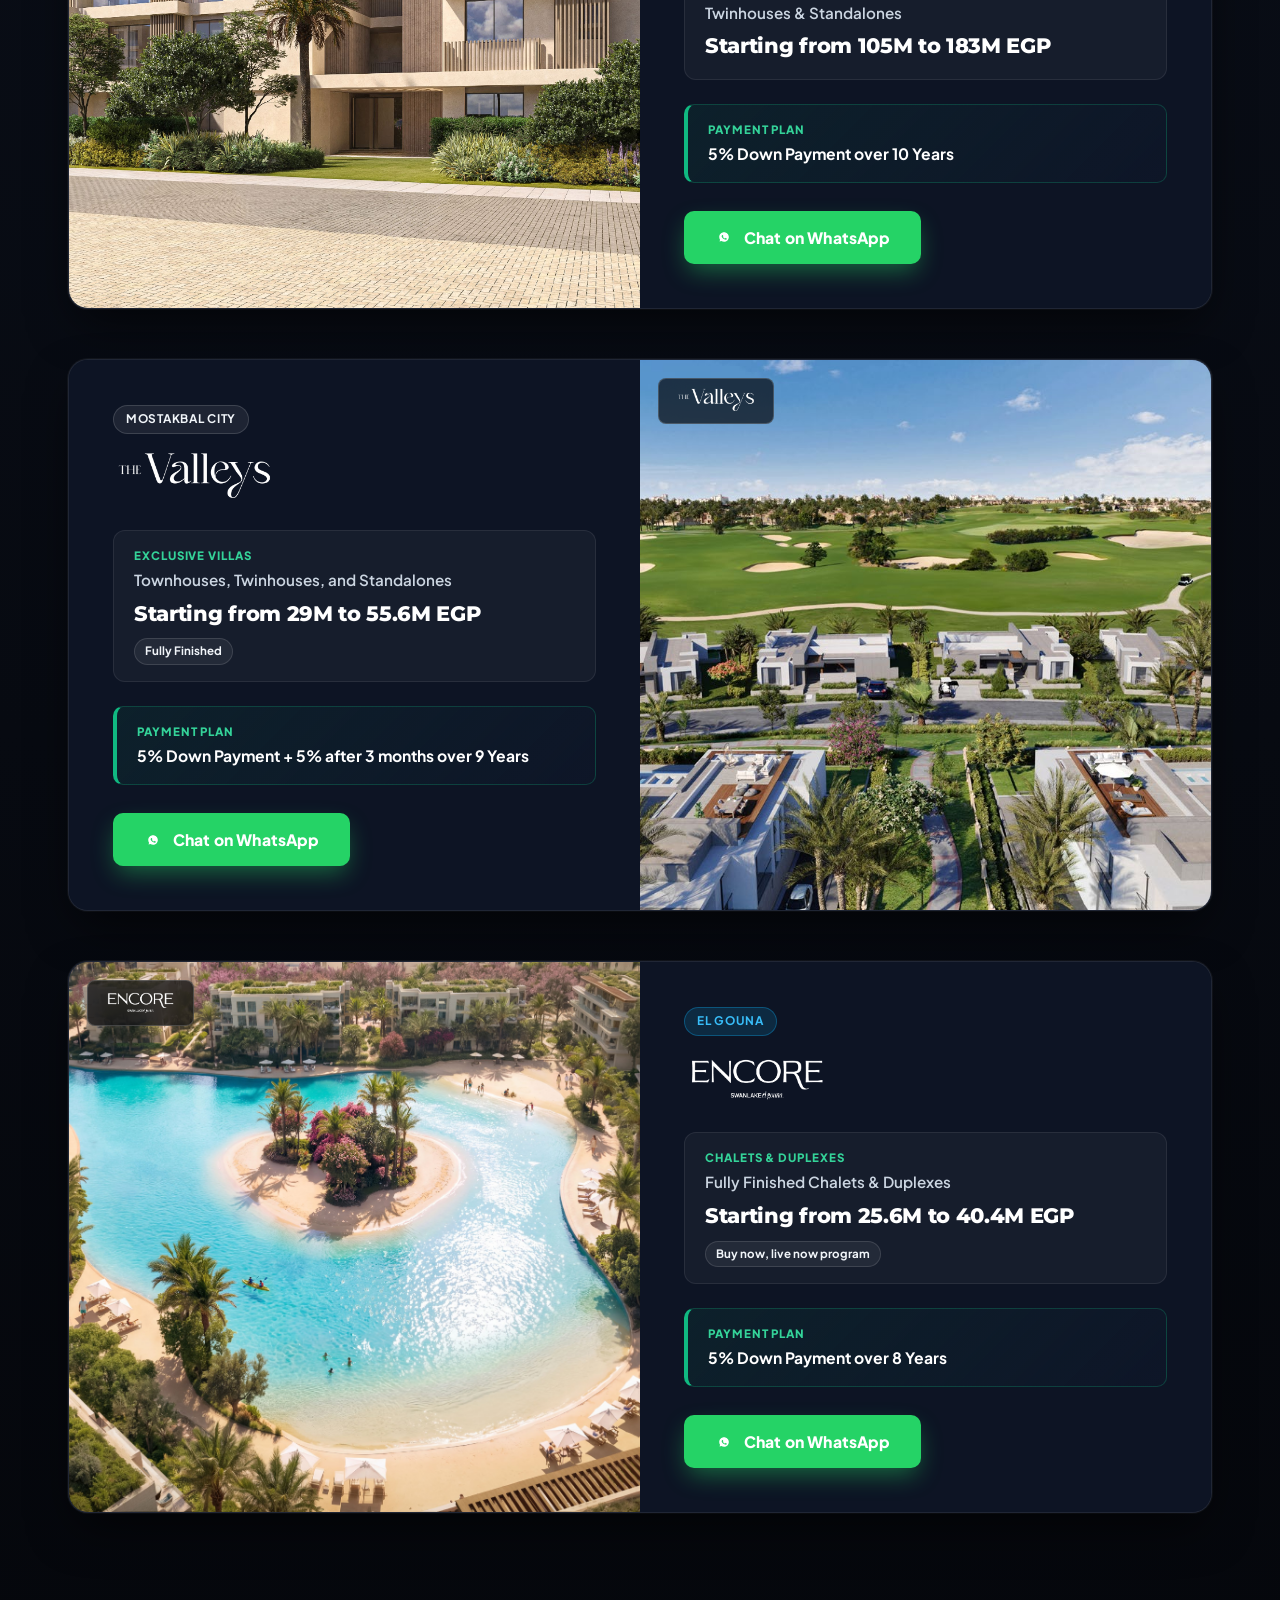
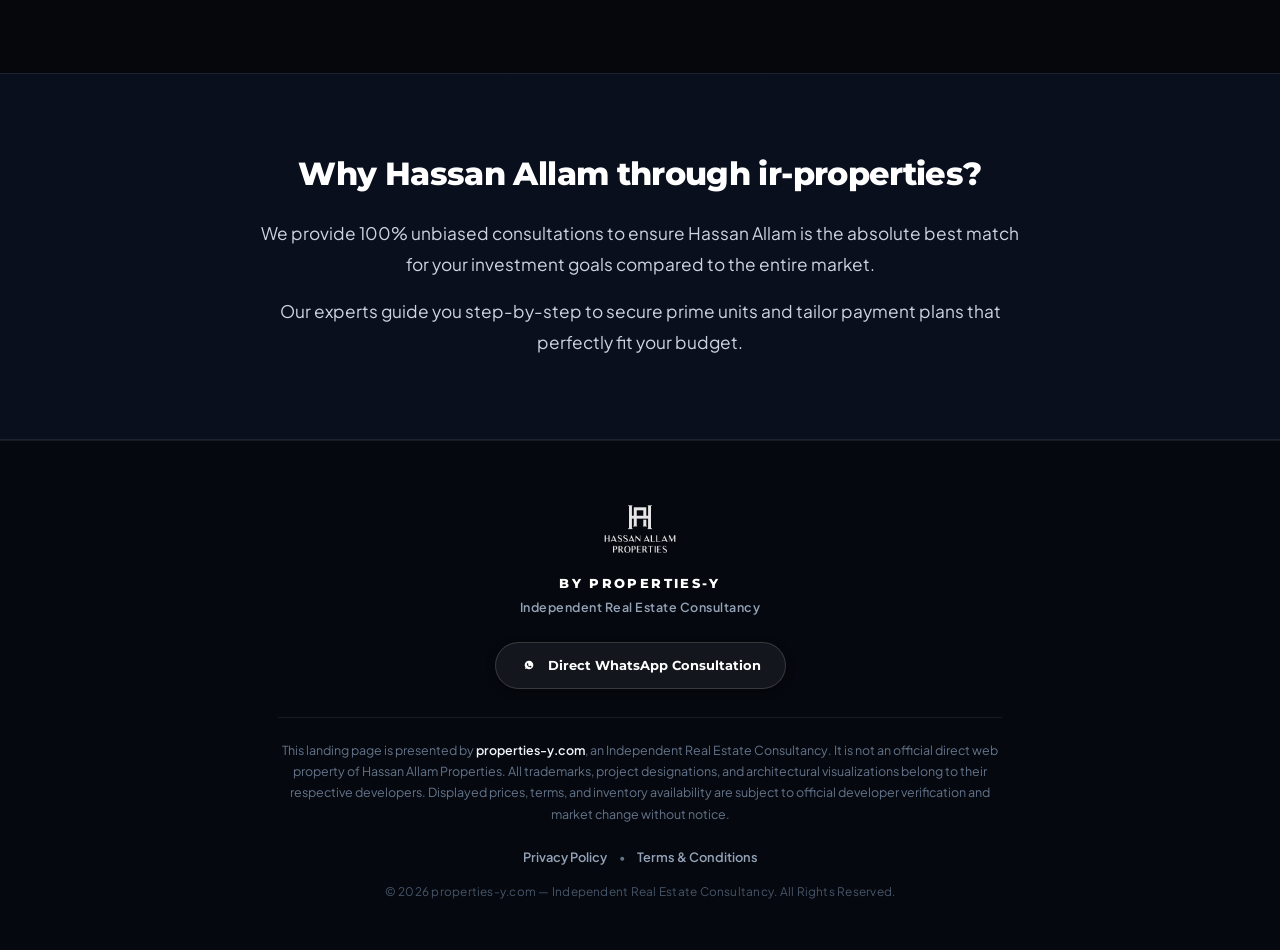
==== commit cb345fc4: "feat(hassan-allam): update hero badge & subtitle, add pre-footer section" ====
--- a/hassan-allam/index.html
+++ b/hassan-allam/index.html
@@ -111,7 +111,7 @@
   <link rel="stylesheet" href="https://fonts.googleapis.com/css2?family=Montserrat:wght@400;500;600;700;800;900&family=Plus+Jakarta+Sans:wght@400;500;600;700;800&display=swap">
 
   <!-- Midnight Stealth Ultra-Luxury Stylesheet -->
-  <link rel="stylesheet" href="/hassan-allam.css?v=20261123v3_midnight">
+  <link rel="stylesheet" href="/hassan-allam.css?v=20261124v1_prefooter">
 </head>
 <body>
 
@@ -136,7 +136,7 @@
         <div class="hero-narrative">
           <div class="hero-badge-pill">
             <span class="hero-badge-dot"></span>
-            <span>By properties-y &bull; Independent Real Estate Consultancy</span>
+            <span>NEW RELEASE &bull; LUXURY LIVING</span>
           </div>
 
           <div class="hero-brand-logo-wrap">
@@ -147,7 +147,7 @@
             >
             <h1 class="sr-only">Hassan Allam Properties</h1>
           </div>
-          <p class="hero-subtitle">Discover the Exclusive Portfolio.</p>
+          <p class="hero-subtitle">Experience unmatched luxury and timeless architecture in our newest releases across New Cairo, Mostakbal City, and El Gouna — with flexible payment plans up to 10 years.</p>
 
           <div class="hero-trust-row">
             <div class="trust-item">
@@ -612,7 +612,24 @@
     </main>
 
     <!-- =========================================================================
-         4. ULTRA-LUXURY EDITORIAL FOOTER & COMPLIANCE
+         4. PRE-FOOTER SECTION (WHY HASSAN ALLAM THROUGH IR-PROPERTIES)
+         ========================================================================= -->
+    <section class="why-prefooter-section">
+      <div class="container why-prefooter-container">
+        <h2 class="why-prefooter-title">
+          Why Hassan Allam through ir-properties?
+        </h2>
+        <p class="why-prefooter-text">
+          We provide 100% unbiased consultations to ensure Hassan Allam is the absolute best match for your investment goals compared to the entire market.
+        </p>
+        <p class="why-prefooter-text">
+          Our experts guide you step-by-step to secure prime units and tailor payment plans that perfectly fit your budget.
+        </p>
+      </div>
+    </section>
+
+    <!-- =========================================================================
+         5. ULTRA-LUXURY EDITORIAL FOOTER & COMPLIANCE
          ========================================================================= -->
     <footer class="hap-footer">
       <div class="container footer-inner-container">
--- a/hassan-allam.css
+++ b/hassan-allam.css
@@ -959,7 +959,46 @@
 }
 
 /* ==========================================================================
-   4. ULTRA-LUXURY EDITORIAL FOOTER & COMPLIANCE
+   4. PRE-FOOTER SECTION (WHY HASSAN ALLAM THROUGH IR-PROPERTIES)
+   ========================================================================== */
+.why-prefooter-section {
+  padding: 80px 24px;
+  background: var(--bg-midnight, #0A0F1D);
+  border-top: 1px solid rgba(255, 255, 255, 0.08);
+  border-bottom: 1px solid rgba(255, 255, 255, 0.08);
+  text-align: center;
+  position: relative;
+}
+
+.why-prefooter-container {
+  max-width: 820px;
+  margin: 0 auto;
+}
+
+.why-prefooter-title {
+  font-family: var(--font-brand);
+  font-size: 2rem;
+  font-weight: 800;
+  color: var(--text-pure-white);
+  margin-bottom: 24px;
+  letter-spacing: -0.02em;
+  line-height: 1.25;
+}
+
+.why-prefooter-text {
+  font-family: var(--font-body);
+  font-size: 1.08rem;
+  color: var(--text-silver);
+  line-height: 1.8;
+  margin-bottom: 16px;
+}
+
+.why-prefooter-text:last-child {
+  margin-bottom: 0;
+}
+
+/* ==========================================================================
+   5. ULTRA-LUXURY EDITORIAL FOOTER & COMPLIANCE
    ========================================================================== */
 .hap-footer {
   background-color: #05080E;
@@ -1480,6 +1519,20 @@
     display: none;
   }
 
+  .why-prefooter-section {
+    padding: 56px 20px;
+  }
+
+  .why-prefooter-title {
+    font-size: 1.55rem;
+    margin-bottom: 18px;
+  }
+
+  .why-prefooter-text {
+    font-size: 0.98rem;
+    line-height: 1.7;
+  }
+
   .footer-inner-container {
     padding: 0 10px;
   }
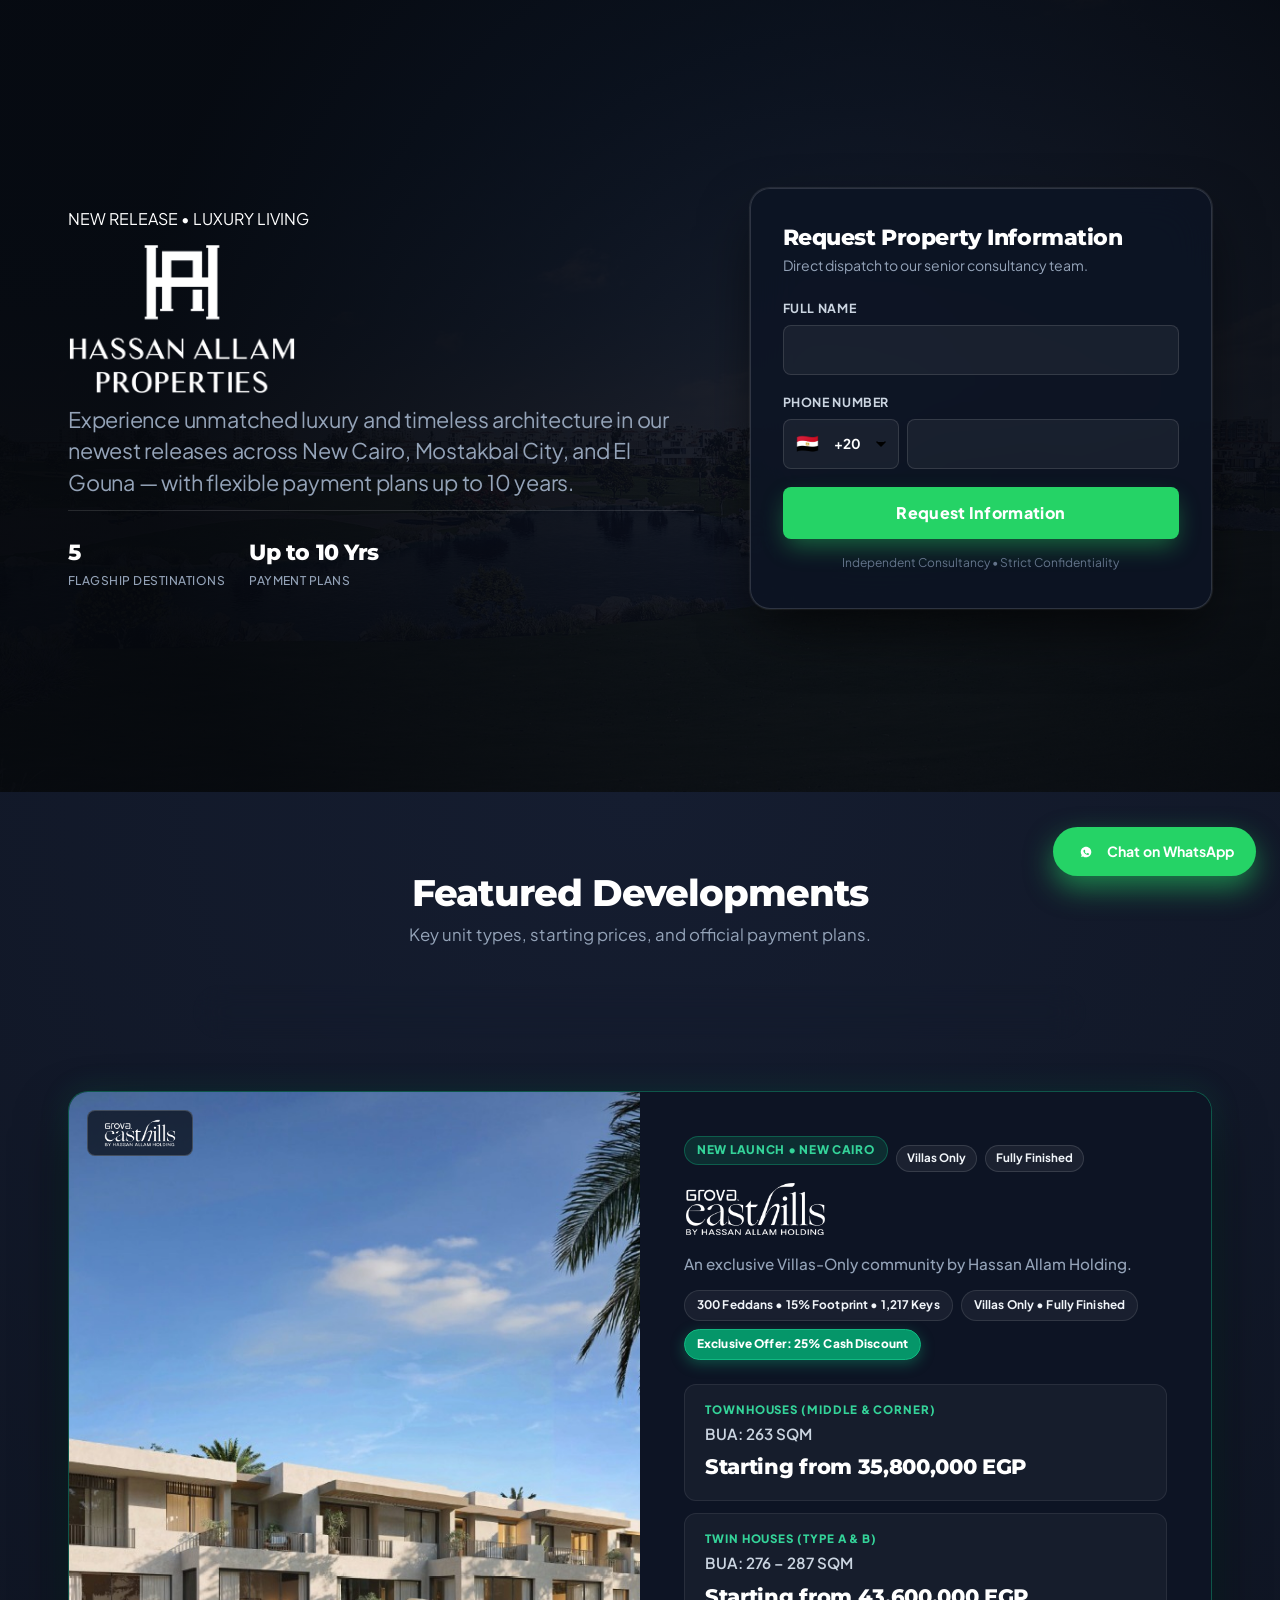
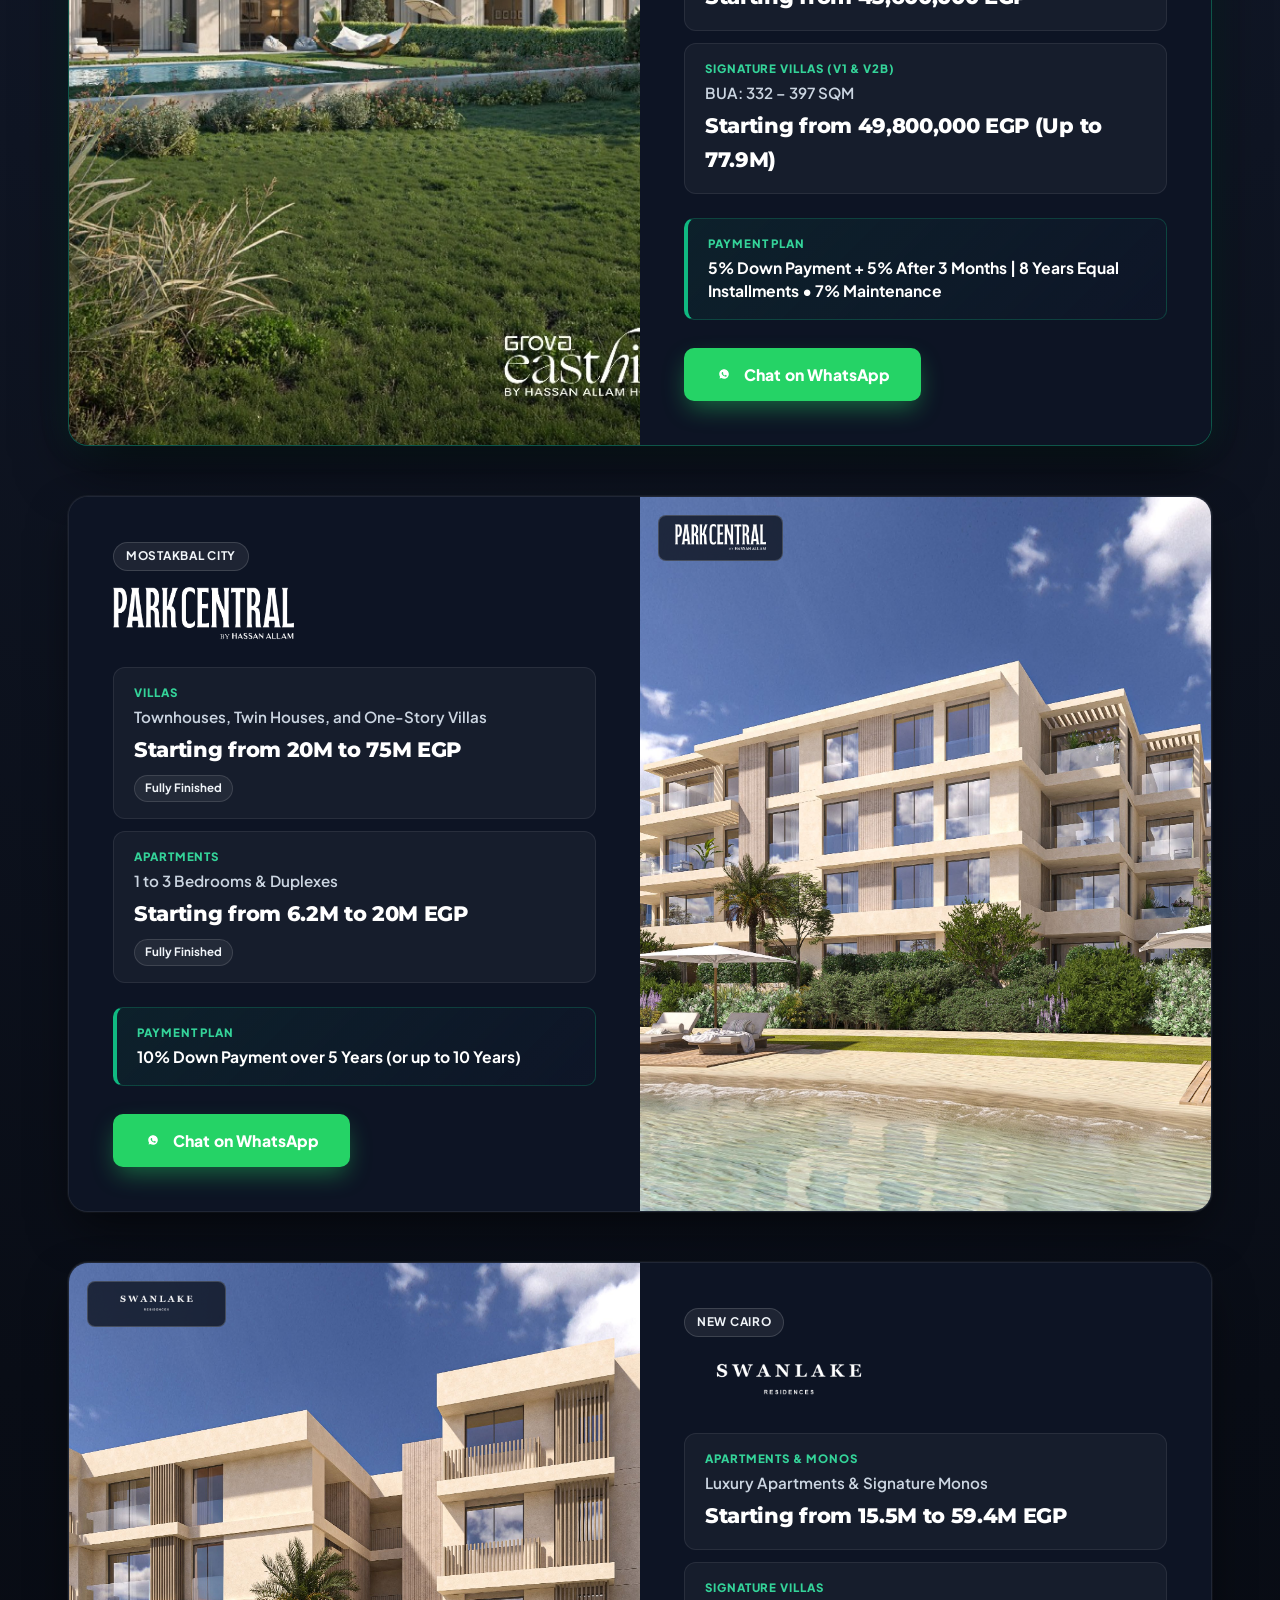
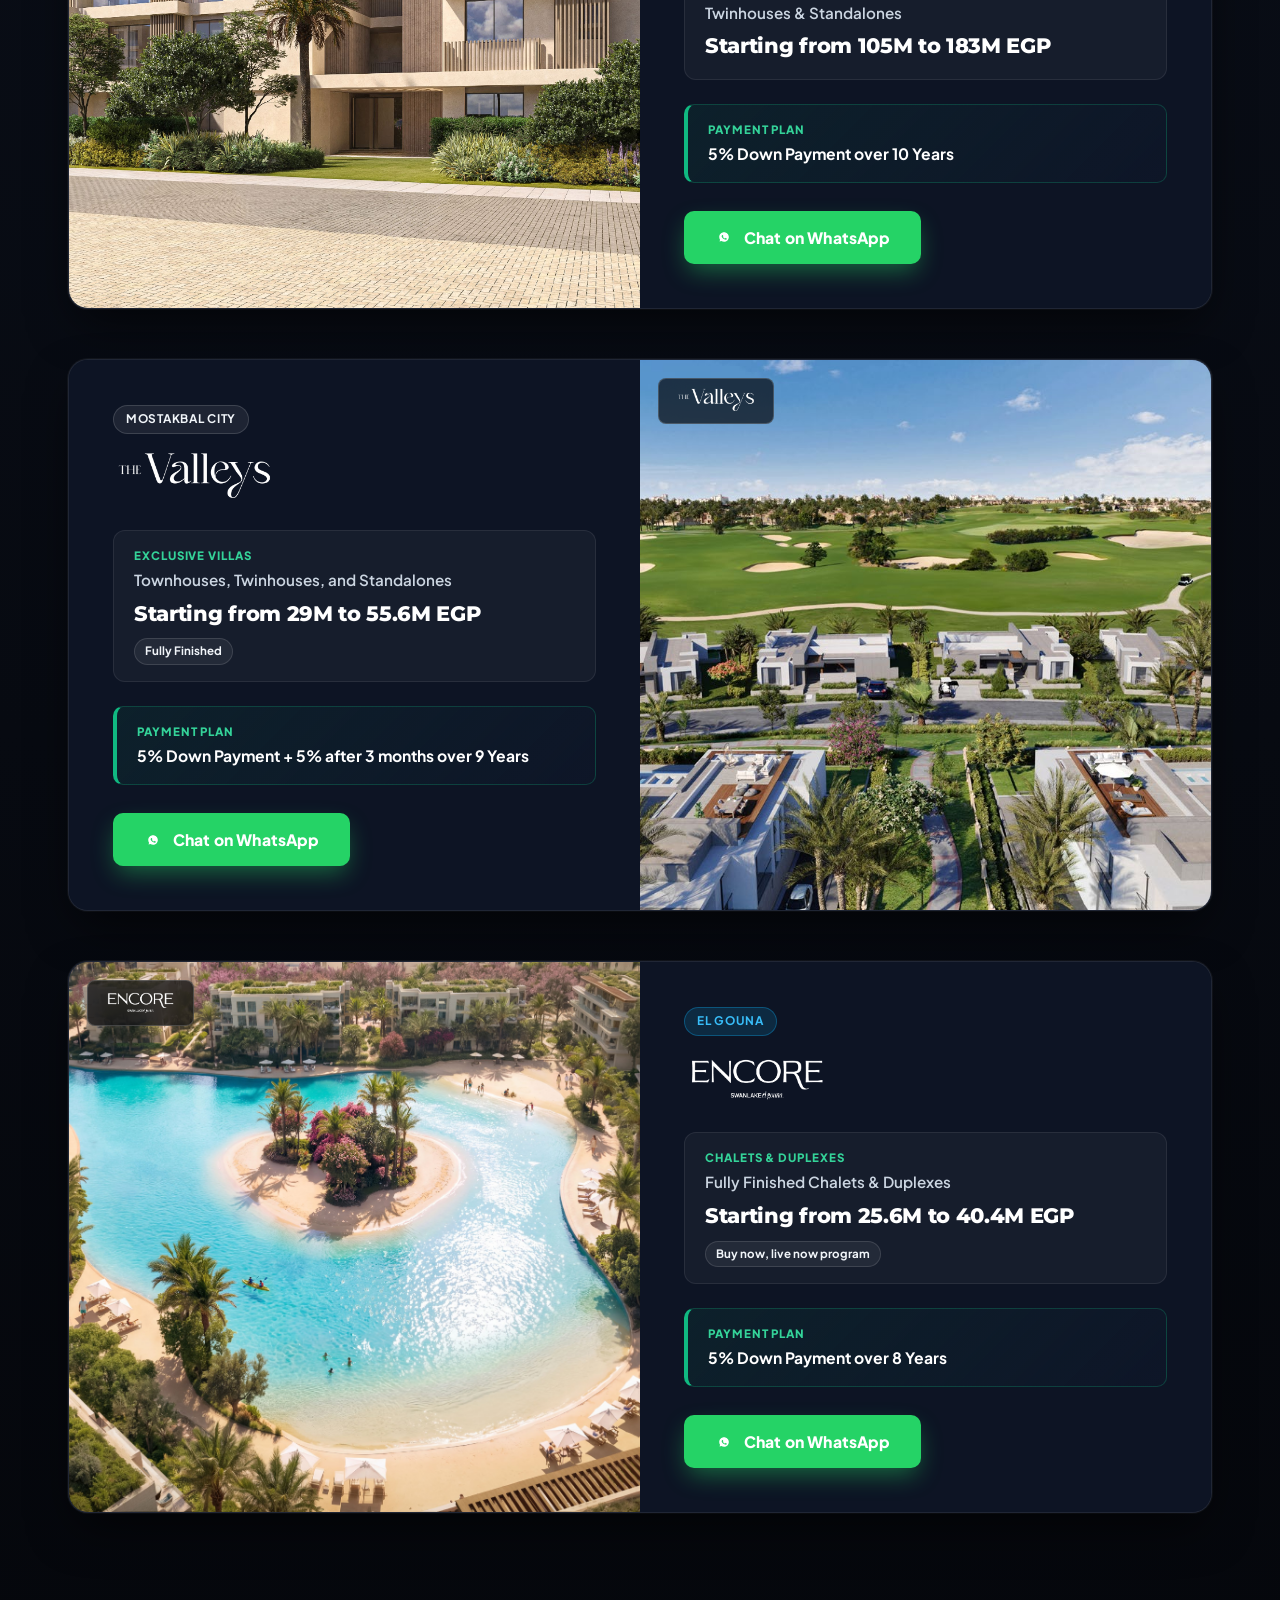
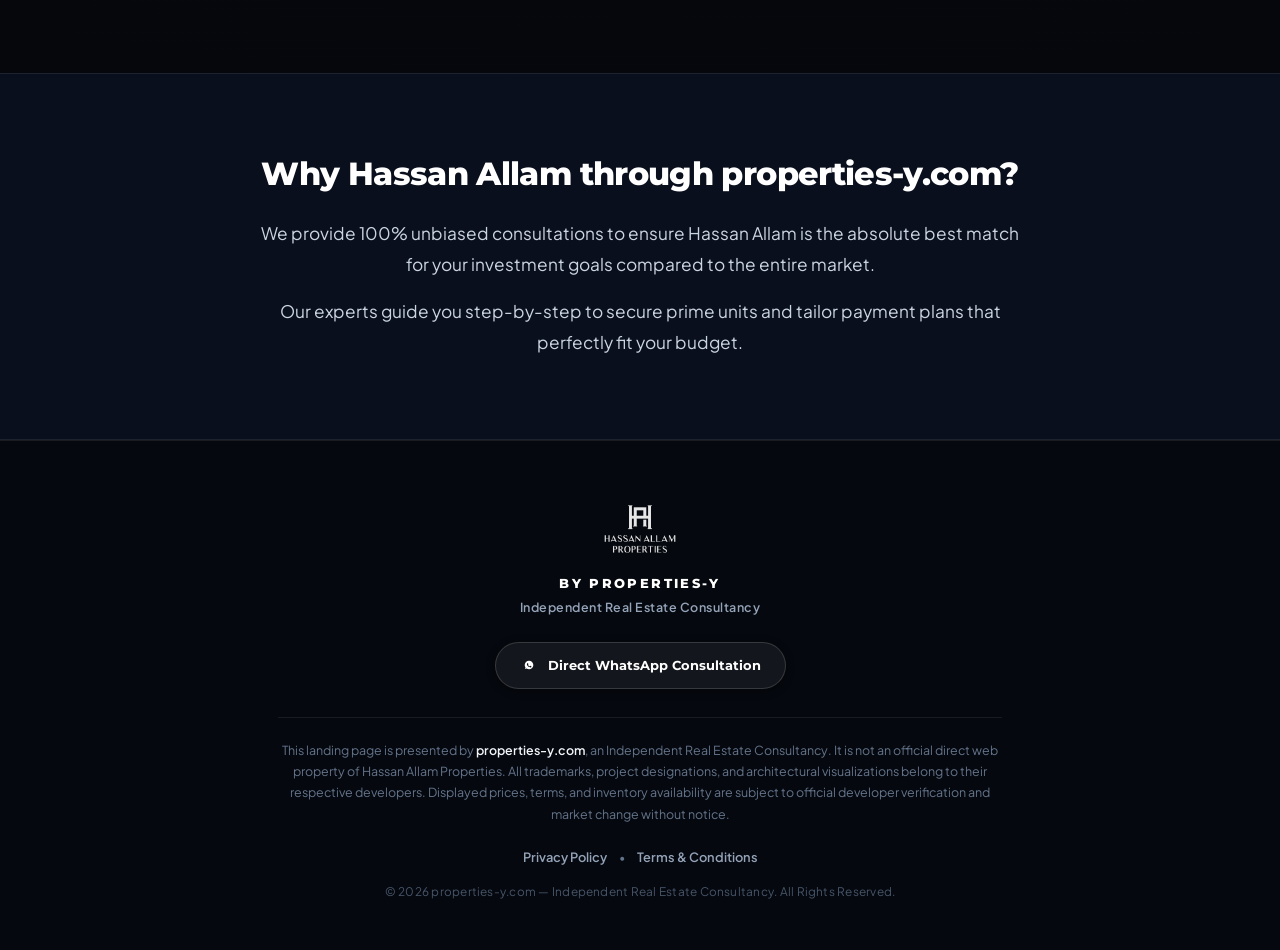
==== commit d1591cdd: "fix(hassan-allam): update pre-footer title to properties-y.com" ====
--- a/hassan-allam/index.html
+++ b/hassan-allam/index.html
@@ -612,12 +612,12 @@
     </main>
 
     <!-- =========================================================================
-         4. PRE-FOOTER SECTION (WHY HASSAN ALLAM THROUGH IR-PROPERTIES)
+         4. PRE-FOOTER SECTION (WHY HASSAN ALLAM THROUGH PROPERTIES-Y)
          ========================================================================= -->
     <section class="why-prefooter-section">
       <div class="container why-prefooter-container">
         <h2 class="why-prefooter-title">
-          Why Hassan Allam through ir-properties?
+          Why Hassan Allam through properties-y.com?
         </h2>
         <p class="why-prefooter-text">
           We provide 100% unbiased consultations to ensure Hassan Allam is the absolute best match for your investment goals compared to the entire market.
